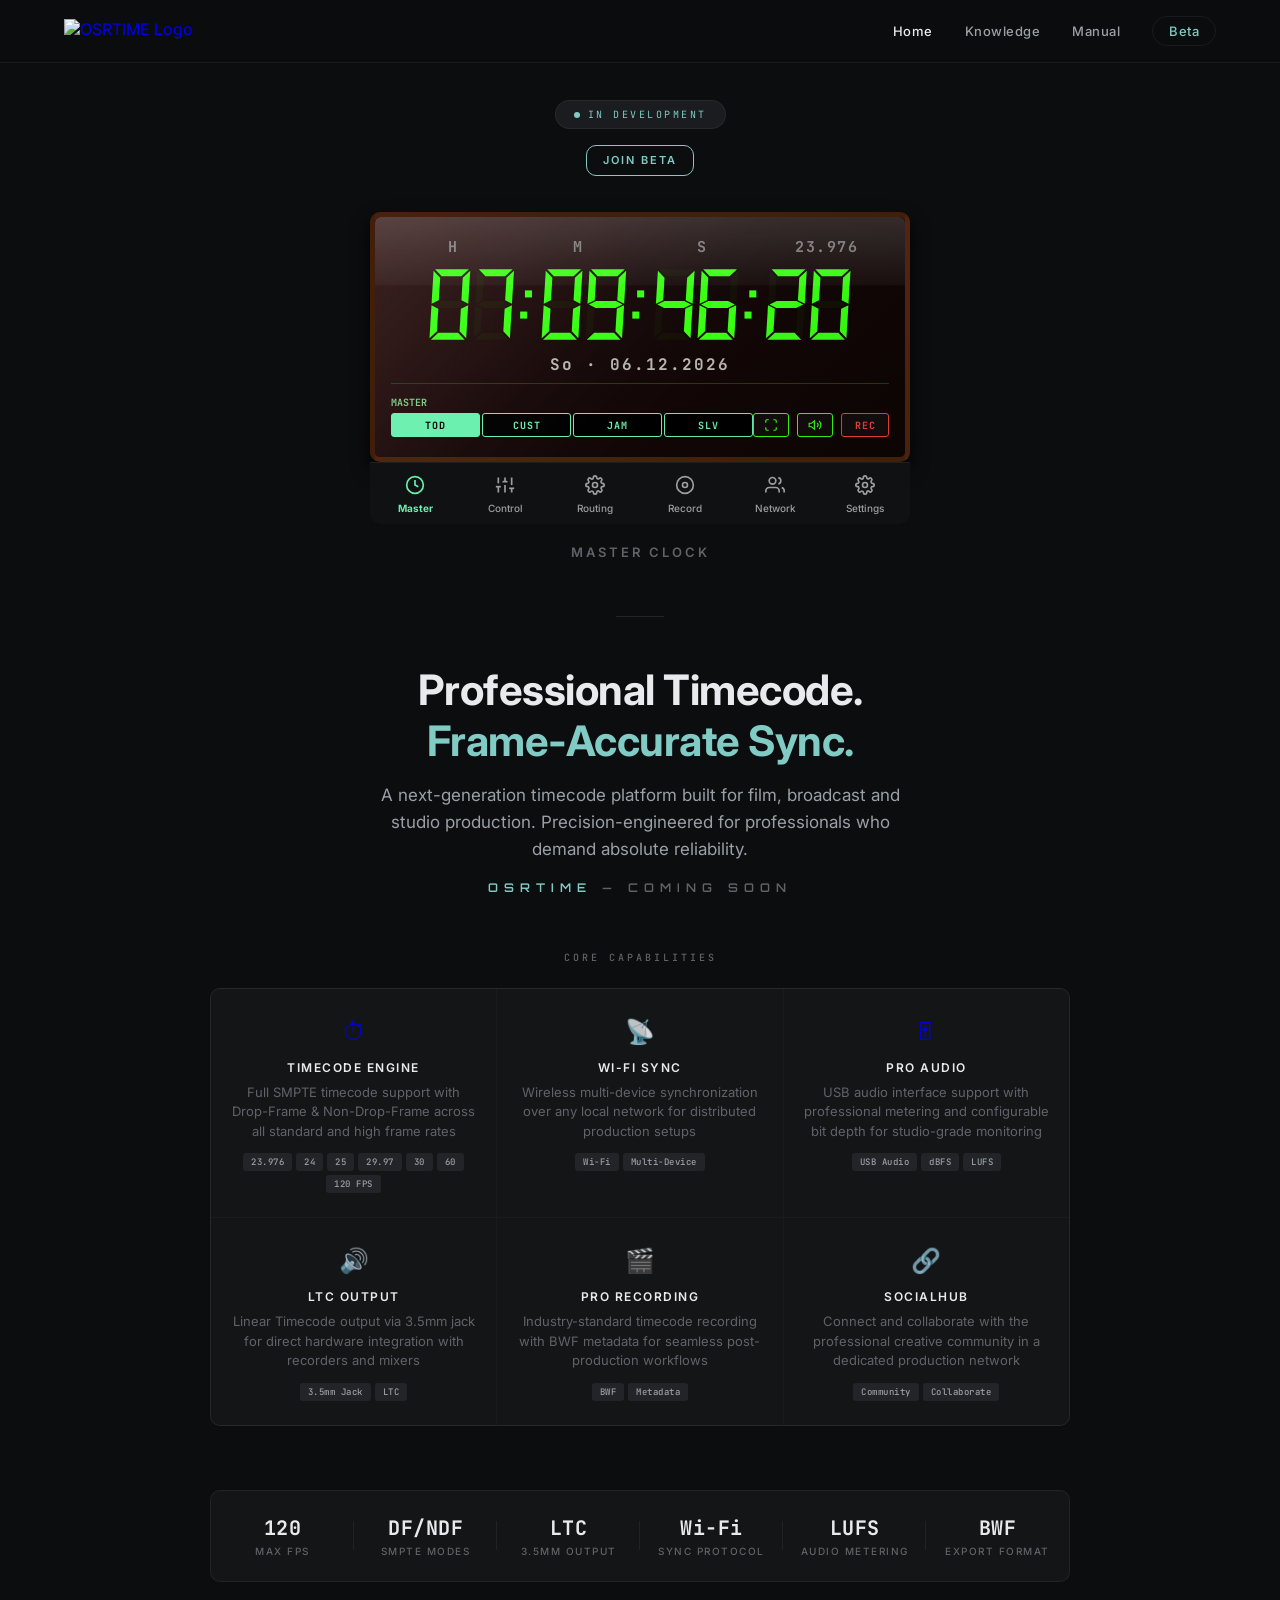
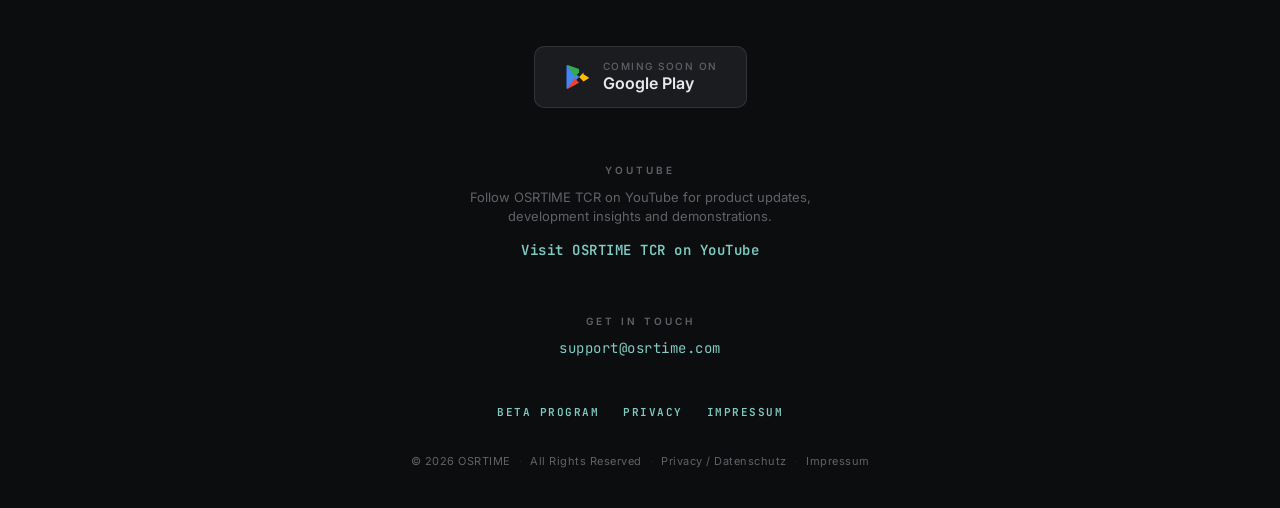
==== index.html @ d43bd81b "feat: launch knowledge center, manual and beta experience" ====
<!DOCTYPE html>
<html lang="de">
<head>
    <meta charset="UTF-8">
    <meta name="viewport" content="width=device-width, initial-scale=1.0">
    <title>OSRTIME – Professional Timecode & Synchronization</title>
    <meta name="description" content="OSRTIME – A next-generation timecode and synchronization platform for film, broadcast and studio professionals.">
    <meta name="theme-color" content="#111214">

    <link rel="icon" type="image/png" href="https://github.com/Clickybunty/assets/blob/main/osertime-logo-google-workspace.png?raw=true">
    
    <link rel="preconnect" href="https://fonts.googleapis.com">
    <link rel="preconnect" href="https://fonts.gstatic.com" crossorigin>
    <link href="https://fonts.googleapis.com/css2?family=Orbitron:wght@400;500;600;700;800;900&family=Inter:wght@300;400;500;600;700&family=JetBrains+Mono:wght@400;500;700&display=swap" rel="stylesheet">
    <style>
        /* ═══════════════════════════════════════════════════════
           OSRTIME – PROFESSIONAL STUDIO DESIGN
           ═══════════════════════════════════════════════════════ */

        *, *::before, *::after {
            margin: 0;
            padding: 0;
            box-sizing: border-box;
        }

        :root {
            /* ── Page Design System ── */
            --page-bg: #0C0D0F;
            --surface-1: #141517;
            --surface-2: #1A1C1F;
            --surface-3: #222428;
            --border-subtle: rgba(255, 255, 255, 0.06);
            --border-medium: rgba(255, 255, 255, 0.10);
            --text-primary: #E8EAED;
            --text-secondary: #9AA0A6;
            --text-muted: #5F6368;
            --accent-cool: #80CBC4;
            --accent-blue: #81D4FA;

            /* ── Master Clock Panel Colors (unchanged) ── */
            --neon-green: #39FF14;
            --neon-green-dim: rgba(57, 255, 20, 0.04);
            --neon-green-subtle: rgba(57, 255, 20, 0.02);
            --label-gray: #777777;
            --date-color: rgba(255, 255, 255, 0.7);
            --divider-green: #1B3F1B;
            --master-label: #81C784;
            --glass-top: #2E1010;
            --glass-mid: #140808;
            --glass-bottom: #0F0505;
            --rim-color: rgba(139, 69, 19, 0.4);
            --btn-bg: #140D0D;
            --nav-bg: #0F1113;
            --nav-selected: #69F0AE;
            --nav-unselected: #9E9E9E;
            --accent-red: #FF5252;
        }

        html {
            scroll-behavior: smooth;
        }

        body {
            background: var(--page-bg);
            color: var(--text-primary);
            font-family: 'Inter', system-ui, -apple-system, sans-serif;
            min-height: 100vh;
            overflow-x: hidden;
            -webkit-font-smoothing: antialiased;
            -moz-osx-font-smoothing: grayscale;
        }

        /* ── MAIN LAYOUT ── */
        .page-wrapper {
            display: flex;
            flex-direction: column;
            align-items: center;
            min-height: 100vh;
            padding: 48px 24px 40px;
            max-width: 960px;
            margin: 0 auto;
        }

        /* ── LOGO ── */
        .logo-container {
            margin-bottom: 20px;
            animation: fadeIn 0.8s ease-out 0.1s both;
        }
        .logo-container img {
            max-width: 180px;
            height: auto;
            opacity: 0.92;
            transition: opacity 0.3s ease;
        }
        .logo-container img:hover {
            opacity: 1;
        }

        /* ── STATUS BADGE ── */
        .status-badge {
            display: inline-flex;
            align-items: center;
            gap: 8px;
            background: var(--surface-2);
            border: 1px solid var(--border-subtle);
            border-radius: 100px;
            padding: 7px 18px;
            font-family: 'JetBrains Mono', monospace;
            font-size: 10px;
            letter-spacing: 2.5px;
            text-transform: uppercase;
            color: var(--accent-cool);
            margin-bottom: 36px;
            animation: fadeIn 0.8s ease-out 0.2s both;
        }
        .status-dot {
            width: 6px; height: 6px;
            background: var(--accent-cool);
            border-radius: 50%;
            animation: statusPulse 3s ease-in-out infinite;
        }
        @keyframes statusPulse {
            0%, 100% { opacity: 1; }
            50% { opacity: 0.35; }
        }

        /* ═══════════════════════════════════════════
           MASTER CLOCK PANEL (Unchanged – App Design)
           ═══════════════════════════════════════════ */
        .clock-panel {
            position: relative;
            width: 100%;
            max-width: 540px;
            background: linear-gradient(135deg, var(--glass-top) 0%, var(--glass-mid) 50%, var(--glass-bottom) 100%);
            border: 5px solid var(--rim-color);
            border-radius: 10px;
            padding: 0;
            margin-bottom: 0;
            overflow: hidden;
            animation: fadeSlideUp 0.9s ease-out 0.3s both;
            box-shadow:
                0 8px 18px rgba(0, 0, 0, 0.9),
                0 0 28px var(--neon-green-subtle);
        }

        /* ── Glass Reflection Overlay ── */
        .clock-panel::before {
            content: '';
            position: absolute;
            top: 0; left: 0; right: 0; bottom: 0;
            border-radius: 6px;
            background: linear-gradient(
                135deg,
                rgba(255, 255, 255, 0.08) 0%,
                rgba(255, 255, 255, 0.02) 40%,
                transparent 60%,
                rgba(0, 0, 0, 0.12) 100%
            );
            z-index: 3;
            pointer-events: none;
        }
        .clock-panel::after {
            content: '';
            position: absolute;
            top: 0; left: 0; right: 0; bottom: 0;
            border-radius: 6px;
            background: linear-gradient(
                to bottom,
                rgba(255, 255, 255, 0.15) 0%,
                rgba(255, 255, 255, 0.04) 28%,
                transparent 29%
            );
            z-index: 4;
            pointer-events: none;
        }

        /* ── Clock Inner Content ── */
        .clock-inner {
            position: relative;
            z-index: 2;
            padding: 20px 16px;
        }

        /* ── Row 1: Labels H M S F ── */
        .clock-labels {
            display: flex;
            align-items: center;
            justify-content: center;
            gap: 0;
            margin-bottom: 6px;
        }
        .clock-labels span {
            flex: 1;
            text-align: center;
            font-family: 'JetBrains Mono', monospace;
            font-size: 15px;
            font-weight: 700;
            letter-spacing: 1.5px;
            color: var(--label-gray);
        }

        /* ── Seven Segment Canvas ── */
        #master-clock-canvas {
            aspect-ratio: 6 / 1;
            display: block;
            width: 100%;
            max-width: 600px;
            height: auto;
            margin: 0 auto;
        }

        /* ── Date Line ── */
        .clock-date {
            text-align: center;
            font-family: 'JetBrains Mono', monospace;
            font-size: 16px;
            font-weight: 700;
            color: var(--date-color);
            letter-spacing: 2px;
            margin-top: 8px;
            margin-bottom: 8px;
        }

        /* ── Divider ── */
        .clock-divider {
            height: 1px;
            background: var(--divider-green);
            margin: 0 0 12px 0;
        }

        /* ── Clock Footer (MASTER + Buttons) ── */
        .clock-footer {
            display: flex;
            justify-content: space-between;
            align-items: flex-end;
        }
        .clock-footer-left { flex: 1; }

        .master-label {
            font-family: 'JetBrains Mono', monospace;
            font-size: 10px;
            font-weight: 700;
            color: var(--master-label);
            margin-bottom: 4px;
        }

        /* ── Source Selector Badges ── */
        .source-selectors { display: flex; gap: 2px; }
        .source-btn {
            flex: 1;
            height: 24px;
            display: flex;
            align-items: center;
            justify-content: center;
            background: #000;
            border: 1px solid var(--nav-selected);
            border-radius: 3px;
            font-family: 'JetBrains Mono', monospace;
            font-size: 10px;
            font-weight: 700;
            letter-spacing: 1px;
            color: var(--nav-selected);
            cursor: default;
        }
        .source-btn.active {
            background: var(--nav-selected);
            color: #000;
        }

        /* ── Action Buttons ── */
        .clock-actions { display: flex; gap: 8px; align-items: flex-end; }
        .action-btn {
            height: 24px; width: 36px;
            display: flex; align-items: center; justify-content: center;
            background: var(--btn-bg);
            border: 1px solid var(--neon-green);
            border-radius: 3px;
            cursor: default;
        }
        .action-btn svg {
            width: 14px; height: 14px;
            stroke: var(--neon-green); fill: none; stroke-width: 2;
        }
        .action-btn.rec-btn {
            width: 48px;
            border-color: #f44336;
            font-family: 'JetBrains Mono', monospace;
            font-size: 10px; font-weight: 700;
            color: #f44336; letter-spacing: 1px;
        }

        /* ── NAVIGATION BAR ── */
        .nav-bar {
            display: flex;
            justify-content: center;
            width: 100%;
            max-width: 540px;
            background: var(--nav-bg);
            border-top: 1px solid rgba(255, 255, 255, 0.06);
            border-radius: 0 0 10px 10px;
            padding: 8px 0 6px;
            margin-bottom: 0;
            animation: fadeSlideUp 0.9s ease-out 0.4s both;
        }
        .nav-item {
            flex: 1;
            display: flex;
            flex-direction: column;
            align-items: center;
            gap: 3px;
            padding: 4px 8px;
            cursor: default;
        }
        .nav-item .nav-icon svg {
            width: 20px; height: 20px;
            stroke: var(--nav-unselected); fill: none; stroke-width: 2;
        }
        .nav-item .nav-label {
            font-family: 'Inter', sans-serif;
            font-size: 10px; font-weight: 500;
            color: var(--nav-unselected);
        }
        .nav-item.active .nav-icon svg { stroke: var(--nav-selected); }
        .nav-item.active .nav-label {
            color: var(--nav-selected); font-weight: 700;
        }

        /* ═══════════════════════════════════════════
           PAGE CONTENT – PROFESSIONAL STUDIO DESIGN
           ═══════════════════════════════════════════ */

        /* ── Master Clock Title ── */
        .master-clock-title {
            font-family: 'Inter', sans-serif;
            font-size: 13px;
            font-weight: 600;
            letter-spacing: 3px;
            text-transform: uppercase;
            color: var(--text-muted);
            text-align: center;
            margin-top: 20px;
            margin-bottom: 56px;
            animation: fadeIn 0.8s ease-out 0.5s both;
        }

        /* ── Divider Line ── */
        .section-divider {
            width: 48px;
            height: 1px;
            background: var(--border-medium);
            margin: 0 auto 48px;
            animation: fadeIn 0.8s ease-out 0.6s both;
        }

        /* ── HEADLINE SECTION ── */
        .headline-section {
            text-align: center;
            margin-bottom: 16px;
            animation: fadeIn 0.8s ease-out 0.6s both;
        }
        .headline-main {
            font-family: 'Inter', sans-serif;
            font-size: clamp(26px, 4.5vw, 42px);
            font-weight: 700;
            letter-spacing: -0.5px;
            line-height: 1.2;
            color: var(--text-primary);
            margin-bottom: 16px;
        }
        .headline-main em {
            font-style: normal;
            color: var(--accent-cool);
        }
        .headline-sub {
            font-family: 'Inter', sans-serif;
            font-size: clamp(14px, 2vw, 17px);
            font-weight: 400;
            line-height: 1.6;
            color: var(--text-secondary);
            max-width: 520px;
            margin: 0 auto;
        }

        /* ── BRAND TAGLINE ── */
        .brand-tagline {
            text-align: center;
            margin-bottom: 56px;
            animation: fadeIn 0.8s ease-out 0.7s both;
        }
        .brand-tagline-text {
            font-family: 'Orbitron', sans-serif;
            font-size: 12px;
            font-weight: 600;
            letter-spacing: 6px;
            text-transform: uppercase;
            color: var(--text-muted);
        }
        .brand-tagline-text span {
            color: var(--accent-cool);
        }

        /* ── FEATURES GRID ── */
        .features-section {
            width: 100%;
            max-width: 860px;
            margin-bottom: 64px;
            animation: fadeIn 0.8s ease-out 0.8s both;
        }
        .features-label {
            font-family: 'JetBrains Mono', monospace;
            font-size: 10px;
            font-weight: 500;
            letter-spacing: 3px;
            text-transform: uppercase;
            color: var(--text-muted);
            text-align: center;
            margin-bottom: 24px;
        }
        .features-grid {
            display: grid;
            grid-template-columns: repeat(3, 1fr);
            gap: 1px;
            background: var(--border-subtle);
            border: 1px solid var(--border-subtle);
            border-radius: 10px;
            overflow: hidden;
        }
        .feature-card {
            display: block;
            text-decoration: none;
            background: var(--surface-1);
            padding: 28px 20px 24px;
            text-align: center;
            transition: all 0.3s ease;
        }
        .feature-card:hover, .feature-card:focus-visible {
            background: var(--surface-2);
            outline: none;
            box-shadow: inset 0 0 0 2px var(--nav-selected);
        }
        .feature-icon {
            font-size: 24px;
            margin-bottom: 14px;
            opacity: 0.85;
        }
        .feature-title {
            font-family: 'Inter', sans-serif;
            font-size: 12px;
            font-weight: 600;
            letter-spacing: 1.5px;
            text-transform: uppercase;
            color: var(--text-primary);
            margin-bottom: 8px;
        }
        .feature-desc {
            font-size: 13px;
            font-weight: 400;
            color: var(--text-muted);
            line-height: 1.5;
            margin-bottom: 12px;
        }
        .feature-tags {
            display: flex;
            flex-wrap: wrap;
            justify-content: center;
            gap: 4px;
        }
        .feature-tag {
            font-family: 'JetBrains Mono', monospace;
            font-size: 9px;
            font-weight: 500;
            letter-spacing: 0.5px;
            padding: 3px 8px;
            border-radius: 3px;
            background: var(--surface-3);
            color: var(--text-secondary);
        }

        /* ── PLAY STORE CTA ── */
        .cta-section {
            text-align: center;
            margin-bottom: 56px;
            animation: fadeIn 0.8s ease-out 0.95s both;
        }
        .cta-badge {
            display: inline-flex;
            align-items: center;
            gap: 12px;
            background: var(--surface-2);
            border: 1px solid var(--border-medium);
            border-radius: 10px;
            padding: 14px 28px;
            text-decoration: none;
            transition: all 0.3s ease;
        }
        .cta-badge:hover {
            background: var(--surface-3);
            border-color: var(--accent-cool);
        }
        .cta-badge-icon {
            width: 28px;
            height: 28px;
        }
        .cta-badge-text {
            text-align: left;
        }
        .cta-badge-label {
            font-family: 'Inter', sans-serif;
            font-size: 10px;
            font-weight: 500;
            letter-spacing: 1.5px;
            text-transform: uppercase;
            color: var(--text-muted);
            line-height: 1;
            margin-bottom: 3px;
        }
        .cta-badge-store {
            font-family: 'Inter', sans-serif;
            font-size: 16px;
            font-weight: 600;
            color: var(--text-primary);
            line-height: 1.2;
        }

        /* ── SPECS ROW ── */
        .specs-section {
            width: 100%;
            max-width: 860px;
            margin-bottom: 64px;
            animation: fadeIn 0.8s ease-out 0.9s both;
        }
        .specs-row {
            display: flex;
            justify-content: space-between;
            gap: 0;
            background: var(--surface-1);
            border: 1px solid var(--border-subtle);
            border-radius: 10px;
            padding: 24px 0;
        }
        .spec-item {
            flex: 1;
            text-align: center;
            position: relative;
        }
        .spec-item:not(:last-child)::after {
            content: '';
            position: absolute;
            right: 0;
            top: 15%;
            height: 70%;
            width: 1px;
            background: var(--border-subtle);
        }
        .spec-value {
            font-family: 'JetBrains Mono', monospace;
            font-size: 20px;
            font-weight: 700;
            color: var(--text-primary);
            letter-spacing: 0.5px;
            margin-bottom: 4px;
        }
        .spec-label {
            font-family: 'Inter', sans-serif;
            font-size: 10px;
            font-weight: 500;
            letter-spacing: 1.5px;
            text-transform: uppercase;
            color: var(--text-muted);
        }

        /* ── CONTACT ── */
        .contact-section {
            text-align: center;
            margin-bottom: 40px;
            animation: fadeIn 0.8s ease-out 1s both;
        }
        .contact-label {
            font-family: 'Inter', sans-serif;
            font-size: 10px;
            font-weight: 600;
            letter-spacing: 3px;
            text-transform: uppercase;
            color: var(--text-muted);
            margin-bottom: 10px;
        }
        .contact-link {
            font-family: 'JetBrains Mono', monospace;
            font-size: 14px;
            color: var(--accent-cool);
            text-decoration: none;
            letter-spacing: 0.5px;
            transition: color 0.25s ease;
            border-bottom: 1px solid transparent;
            padding-bottom: 2px;
        }
        .contact-link:hover {
            color: var(--accent-blue);
            border-bottom-color: var(--accent-blue);
        }

        /* ── FOOTER ── */
        .copyright {
            font-family: 'Inter', sans-serif;
            font-size: 11px;
            color: var(--text-muted);
            letter-spacing: 0.5px;
            animation: fadeIn 0.8s ease-out 1.1s both;
        }
        .footer-sep {
            margin: 0 8px;
            opacity: 0.3;
        }
        .impressum-link {
            color: var(--text-muted);
            text-decoration: none;
            transition: color 0.25s ease;
        }
        .impressum-link:hover {
            color: var(--text-secondary);
        }

        /* ── ANIMATIONS ── */
        @keyframes fadeIn {
            from { opacity: 0; transform: translateY(12px); }
            to { opacity: 1; transform: translateY(0); }
        }
        @keyframes fadeSlideUp {
            from { opacity: 0; transform: translateY(24px); }
            to { opacity: 1; transform: translateY(0); }
        }

        /* ── RESPONSIVE ── */
        @media (max-width: 768px) {
            .features-grid {
                grid-template-columns: repeat(2, 1fr);
            }
            .specs-row { flex-wrap: wrap; padding: 16px 0; }
            .spec-item { min-width: 33%; padding: 8px 0; }
            .spec-item::after { display: none; }
            .spec-value { font-size: 16px; }
        }
        @media (max-width: 600px) {
            .page-wrapper { padding: 100px 16px 32px; }
            .clock-labels span { font-size: 12px; }
            .source-btn { font-size: 8px; height: 22px; }
            .clock-actions { gap: 4px; }
            .action-btn { width: 32px; height: 22px; }
            .action-btn.rec-btn { width: 42px; }
            .nav-item .nav-label { font-size: 9px; }
        }
        @media (max-width: 480px) {
            .features-grid { grid-template-columns: 1fr; }
            .clock-inner { padding: 12px 10px; }
            .specs-row { gap: 16px; }
        }
    </style>
    <link rel="stylesheet" href="assets/css/global-header.css">
</head>
<body>

    <header class="global-header">
        <div class="global-header-inner">
            <a href="./" class="global-logo">
                <img src="https://raw.githubusercontent.com/Clickybunty/assets/main/osertimeDotcom.png" alt="OSRTIME Logo">
            </a>
            <nav class="global-nav">
                <a href="./" class="global-nav-link active">Home</a>
                <a href="knowledge/" class="global-nav-link">Knowledge</a>
                <a href="manual/" class="global-nav-link">Manual</a>
                <a href="beta/" class="global-nav-link beta-link">Beta</a>
            </nav>
            <button class="mobile-menu-btn" aria-label="Open menu">
                <svg viewBox="0 0 24 24" width="24" height="24" stroke="currentColor" stroke-width="2" stroke-linecap="round" stroke-linejoin="round" fill="none"><line x1="3" y1="12" x2="21" y2="12"></line><line x1="3" y1="6" x2="21" y2="6"></line><line x1="3" y1="18" x2="21" y2="18"></line></svg>
            </button>
        </div>
        <div class="mobile-nav">
            <a href="./" class="global-nav-link active">Home</a>
            <a href="knowledge/" class="global-nav-link">Knowledge</a>
            <a href="manual/" class="global-nav-link">Manual</a>
            <a href="beta/" class="global-nav-link beta-link">Beta</a>
        </div>
    </header>

    <div class="page-wrapper" style="padding-top: 100px;">

        <!-- Status Badge -->
        <div class="status-badge" id="status-badge" style="margin-bottom: 16px;">
            <div class="status-dot"></div>
            IN DEVELOPMENT
        </div>

        <div style="margin-bottom: 36px; animation: fadeIn 0.8s ease-out 0.25s both;">
            <a href="/beta" class="cta-badge" style="padding: 8px 16px; border-color: var(--accent-cool); background: transparent;">
                <span class="cta-badge-store" style="font-size: 11px; color: var(--accent-cool); text-transform: uppercase; letter-spacing: 2px;">Join Beta</span>
            </a>
        </div>

        <!-- ═══ MASTER CLOCK PANEL ═══ -->
        <div class="clock-panel" id="clock-panel">
            <div class="clock-inner">
                <div class="clock-labels">
                    <span>H</span>
                    <span>M</span>
                    <span>S</span>
                    <span id="fps-label">23.976</span>
                </div>
                <canvas id="master-clock-canvas" width="520" height="100"></canvas>
                <div class="clock-date" id="clock-date"></div>
                <div class="clock-divider"></div>
                <div class="clock-footer">
                    <div class="clock-footer-left">
                        <div class="master-label">MASTER</div>
                        <div class="source-selectors">
                            <div class="source-btn active" id="src-tod">TOD</div>
                            <div class="source-btn" id="src-cust">CUST</div>
                            <div class="source-btn" id="src-jam">JAM</div>
                            <div class="source-btn" id="src-slv">SLV</div>
                        </div>
                    </div>
                    <div class="clock-actions">
                        <div class="action-btn" id="btn-fullscreen">
                            <svg viewBox="0 0 24 24"><path d="M8 3H5a2 2 0 0 0-2 2v3M21 8V5a2 2 0 0 0-2-2h-3M3 16v3a2 2 0 0 0 2 2h3M16 21h3a2 2 0 0 0 2-2v-3"/></svg>
                        </div>
                        <div class="action-btn" id="btn-mute">
                            <svg viewBox="0 0 24 24"><polygon points="11 5 6 9 2 9 2 15 6 15 11 19 11 5"/><path d="M19.07 4.93a10 10 0 0 1 0 14.14M15.54 8.46a5 5 0 0 1 0 7.07"/></svg>
                        </div>
                        <div class="action-btn rec-btn" id="btn-rec">REC</div>
                    </div>
                </div>
            </div>
        </div>

        <!-- Navigation Bar -->
        <div class="nav-bar" id="nav-bar">
            <div class="nav-item active">
                <span class="nav-icon"><svg viewBox="0 0 24 24"><circle cx="12" cy="12" r="10"/><polyline points="12 6 12 12 16 14"/></svg></span>
                <span class="nav-label">Master</span>
            </div>
            <div class="nav-item">
                <span class="nav-icon"><svg viewBox="0 0 24 24"><line x1="4" y1="21" x2="4" y2="14"/><line x1="4" y1="10" x2="4" y2="3"/><line x1="12" y1="21" x2="12" y2="12"/><line x1="12" y1="8" x2="12" y2="3"/><line x1="20" y1="21" x2="20" y2="16"/><line x1="20" y1="12" x2="20" y2="3"/><line x1="1" y1="14" x2="7" y2="14"/><line x1="9" y1="8" x2="15" y2="8"/><line x1="17" y1="16" x2="23" y2="16"/></svg></span>
                <span class="nav-label">Control</span>
            </div>
            <div class="nav-item">
                <span class="nav-icon"><svg viewBox="0 0 24 24"><circle cx="12" cy="12" r="3"/><path d="M19.4 15a1.65 1.65 0 0 0 .33 1.82l.06.06a2 2 0 0 1-2.83 2.83l-.06-.06a1.65 1.65 0 0 0-1.82-.33 1.65 1.65 0 0 0-1 1.51V21a2 2 0 0 1-4 0v-.09A1.65 1.65 0 0 0 9 19.4a1.65 1.65 0 0 0-1.82.33l-.06.06a2 2 0 0 1-2.83-2.83l.06-.06A1.65 1.65 0 0 0 4.68 15a1.65 1.65 0 0 0-1.51-1H3a2 2 0 0 1 0-4h.09A1.65 1.65 0 0 0 4.6 9a1.65 1.65 0 0 0-.33-1.82l-.06-.06a2 2 0 0 1 2.83-2.83l.06.06A1.65 1.65 0 0 0 9 4.68a1.65 1.65 0 0 0 1-1.51V3a2 2 0 0 1 4 0v.09a1.65 1.65 0 0 0 1 1.51 1.65 1.65 0 0 0 1.82-.33l.06-.06a2 2 0 0 1 2.83 2.83l-.06.06A1.65 1.65 0 0 0 19.4 9a1.65 1.65 0 0 0 1.51 1H21a2 2 0 0 1 0 4h-.09a1.65 1.65 0 0 0-1.51 1z"/></svg></span>
                <span class="nav-label">Routing</span>
            </div>
            <div class="nav-item">
                <span class="nav-icon"><svg viewBox="0 0 24 24"><circle cx="12" cy="12" r="10"/><circle cx="12" cy="12" r="3"/></svg></span>
                <span class="nav-label">Record</span>
            </div>
            <div class="nav-item">
                <span class="nav-icon"><svg viewBox="0 0 24 24"><path d="M17 21v-2a4 4 0 0 0-4-4H5a4 4 0 0 0-4 4v2"/><circle cx="9" cy="7" r="4"/><path d="M23 21v-2a4 4 0 0 0-3-3.87"/><path d="M16 3.13a4 4 0 0 1 0 7.75"/></svg></span>
                <span class="nav-label">Network</span>
            </div>
            <div class="nav-item">
                <span class="nav-icon"><svg viewBox="0 0 24 24"><circle cx="12" cy="12" r="3"/><path d="M19.4 15a1.65 1.65 0 0 0 .33 1.82l.06.06a2 2 0 0 1-2.83 2.83l-.06-.06a1.65 1.65 0 0 0-1.82-.33 1.65 1.65 0 0 0-1 1.51V21a2 2 0 0 1-4 0v-.09A1.65 1.65 0 0 0 9 19.4a1.65 1.65 0 0 0-1.82.33l-.06.06a2 2 0 0 1-2.83-2.83l.06-.06A1.65 1.65 0 0 0 4.68 15a1.65 1.65 0 0 0-1.51-1H3a2 2 0 0 1 0-4h.09A1.65 1.65 0 0 0 4.6 9a1.65 1.65 0 0 0-.33-1.82l-.06-.06a2 2 0 0 1 2.83-2.83l.06.06A1.65 1.65 0 0 0 9 4.68a1.65 1.65 0 0 0 1-1.51V3a2 2 0 0 1 4 0v.09a1.65 1.65 0 0 0 1 1.51 1.65 1.65 0 0 0 1.82-.33l.06-.06a2 2 0 0 1 2.83 2.83l-.06.06A1.65 1.65 0 0 0 19.4 9a1.65 1.65 0 0 0 1.51 1H21a2 2 0 0 1 0 4h-.09a1.65 1.65 0 0 0-1.51 1z"/></svg></span>
                <span class="nav-label">Settings</span>
            </div>
        </div>

        <!-- Master Clock Title -->
        <div class="master-clock-title">Master Clock</div>

        <!-- Section Divider -->
        <div class="section-divider"></div>

        <!-- Headline -->
        <div class="headline-section">
            <h1 class="headline-main">
                Professional Timecode.<br><em>Frame-Accurate Sync.</em>
            </h1>
            <p class="headline-sub">
                A next-generation timecode platform built for film, broadcast and studio production. Precision-engineered for professionals who demand absolute reliability.
            </p>
        </div>

        <!-- Brand Tagline -->
        <div class="brand-tagline">
            <div class="brand-tagline-text">
                <span>OSRTIME</span> &mdash; Coming Soon
            </div>
        </div>

        <!-- Features Grid -->
        <div class="features-section">
            <div class="features-label">Core Capabilities</div>
            <div class="features-grid" id="features-grid">
                <a href="knowledge/" class="feature-card">
                    <div class="feature-icon">⏱</div>
                    <div class="feature-title">Timecode Engine</div>
                    <div class="feature-desc">Full SMPTE timecode support with Drop-Frame &amp; Non-Drop-Frame across all standard and high frame rates</div>
                    <div class="feature-tags">
                        <span class="feature-tag">23.976</span>
                        <span class="feature-tag">24</span>
                        <span class="feature-tag">25</span>
                        <span class="feature-tag">29.97</span>
                        <span class="feature-tag">30</span>
                        <span class="feature-tag">60</span>
                        <span class="feature-tag">120 FPS</span>
                    </div>
                </a>
                <a href="manual/#network-sync" class="feature-card">
                    <div class="feature-icon">📡</div>
                    <div class="feature-title">Wi-Fi Sync</div>
                    <div class="feature-desc">Wireless multi-device synchronization over any local network for distributed production setups</div>
                    <div class="feature-tags">
                        <span class="feature-tag">Wi-Fi</span>
                        <span class="feature-tag">Multi-Device</span>
                    </div>
                </a>
                <a href="manual/#routing" class="feature-card">
                    <div class="feature-icon">🎚</div>
                    <div class="feature-title">Pro Audio</div>
                    <div class="feature-desc">USB audio interface support with professional metering and configurable bit depth for studio-grade monitoring</div>
                    <div class="feature-tags">
                        <span class="feature-tag">USB Audio</span>
                        <span class="feature-tag">dBFS</span>
                        <span class="feature-tag">LUFS</span>
                    </div>
                </a>
                <a href="manual/#ltc" class="feature-card">
                    <div class="feature-icon">🔊</div>
                    <div class="feature-title">LTC Output</div>
                    <div class="feature-desc">Linear Timecode output via 3.5mm jack for direct hardware integration with recorders and mixers</div>
                    <div class="feature-tags">
                        <span class="feature-tag">3.5mm Jack</span>
                        <span class="feature-tag">LTC</span>
                    </div>
                </a>
                <a href="manual/#recording" class="feature-card">
                    <div class="feature-icon">🎬</div>
                    <div class="feature-title">Pro Recording</div>
                    <div class="feature-desc">Industry-standard timecode recording with BWF metadata for seamless post-production workflows</div>
                    <div class="feature-tags">
                        <span class="feature-tag">BWF</span>
                        <span class="feature-tag">Metadata</span>
                    </div>
                </a>
                <div class="feature-card">
                    <div class="feature-icon">🔗</div>
                    <div class="feature-title">SocialHub</div>
                    <div class="feature-desc">Connect and collaborate with the professional creative community in a dedicated production network</div>
                    <div class="feature-tags">
                        <span class="feature-tag">Community</span>
                        <span class="feature-tag">Collaborate</span>
                    </div>
                </div>
            </div>
        </div>

        <!-- Specs Row -->
        <div class="specs-section">
            <div class="specs-row">
                <div class="spec-item">
                    <div class="spec-value">120</div>
                    <div class="spec-label">Max FPS</div>
                </div>
                <div class="spec-item">
                    <div class="spec-value">DF/NDF</div>
                    <div class="spec-label">SMPTE Modes</div>
                </div>
                <div class="spec-item">
                    <div class="spec-value">LTC</div>
                    <div class="spec-label">3.5mm Output</div>
                </div>
                <div class="spec-item">
                    <div class="spec-value">Wi-Fi</div>
                    <div class="spec-label">Sync Protocol</div>
                </div>
                <div class="spec-item">
                    <div class="spec-value">LUFS</div>
                    <div class="spec-label">Audio Metering</div>
                </div>
                <div class="spec-item">
                    <div class="spec-value">BWF</div>
                    <div class="spec-label">Export Format</div>
                </div>
            </div>
        </div>

        <!-- Google Play Store CTA -->
        <div class="cta-section">
            <div class="cta-badge">
                <svg class="cta-badge-icon" viewBox="0 0 24 24" fill="none">
                    <path d="M3.609 1.814L13.792 12 3.61 22.186a.996.996 0 0 1-.61-.92V2.734a1 1 0 0 1 .609-.92z" fill="#4285F4"/>
                    <path d="M17.556 8.236l-3.764 3.764 3.764 3.764 4.243-2.404c.48-.272.48-.936 0-1.208l-4.243-2.404-.466.488h.466z" fill="#FBBC04"/>
                    <path d="M3.609 22.186a.996.996 0 0 0 .391.194l9.792-5.556-3.764-3.764L3.61 22.186z" fill="#EA4335"/>
                    <path d="M13.792 5.176L4 1.62a.996.996 0 0 0-.391.194L10.028 12l3.764-3.764v-3.06z" fill="#34A853"/>
                </svg>
                <div class="cta-badge-text">
                    <div class="cta-badge-label">Coming Soon on</div>
                    <div class="cta-badge-store">Google Play</div>
                </div>
            </div>
        </div>

        <!-- YouTube -->
        <div class="contact-section" style="margin-bottom: 56px;">
            <div class="contact-label" style="margin-bottom: 12px;">YouTube</div>
            <p style="font-size: 13px; color: var(--text-muted); max-width: 400px; margin: 0 auto 12px; line-height: 1.5;">Follow OSRTIME TCR on YouTube for product updates, development insights and demonstrations.</p>
            <a href="https://www.youtube.com/@OSRTIME-TCR" target="_blank" rel="noopener noreferrer" class="contact-link" style="font-weight: 600;">Visit OSRTIME TCR on YouTube</a>
        </div>

        <!-- Contact -->
        <div class="contact-section" style="margin-bottom: 48px;">
            <div class="contact-label">Get In Touch</div>
            <a href="mailto:support@osrtime.com" class="contact-link" id="contact-link">support@osrtime.com</a>
        </div>

        <!-- Secondary Navigation -->
        <div style="display: flex; gap: 24px; justify-content: center; flex-wrap: wrap; margin-bottom: 32px; animation: fadeIn 0.8s ease-out 1.05s both;">
            <a href="/beta/" class="contact-link" style="font-size: 11px; text-transform: uppercase; letter-spacing: 1.5px; font-weight: 600; text-decoration: none;">Beta Program</a>
            <a href="/privacy/" class="contact-link" style="font-size: 11px; text-transform: uppercase; letter-spacing: 1.5px; font-weight: 600; text-decoration: none;">Privacy</a>
            <a href="https://mein.online-impressum.de/hardwarestream/" target="_blank" rel="noopener noreferrer" class="contact-link" style="font-size: 11px; text-transform: uppercase; letter-spacing: 1.5px; font-weight: 600; text-decoration: none;">Impressum</a>
        </div>

        <!-- Footer -->
        <div class="copyright">
            © 2026 OSRTIME<span class="footer-sep">·</span>All Rights Reserved<span class="footer-sep">·</span><a href="/privacy/" class="impressum-link">Privacy / Datenschutz</a><span class="footer-sep">·</span><a href="https://mein.online-impressum.de/hardwarestream/" target="_blank" rel="noopener noreferrer" class="impressum-link" id="impressum-link">Impressum</a>
        </div>

    </div>

    <!-- ═══════════════════════════════════════════
         JAVASCRIPT ENGINE
         ═══════════════════════════════════════════ -->
    <script>
    (function() {
        'use strict';

        /* ════════════════════════════════════════════════════
           SEVEN-SEGMENT DISPLAY RENDERER
           ════════════════════════════════════════════════════ */
        const clockCanvas = document.getElementById('master-clock-canvas');
        const ctx = clockCanvas.getContext('2d');

        const ACTIVE_COLOR = '#39FF14';
        const INACTIVE_COLOR = 'rgba(57, 255, 20, 0.04)';

        const SEGMENTS = {
            '0': [1,1,1,1,1,1,0],
            '1': [0,1,1,0,0,0,0],
            '2': [1,1,0,1,1,0,1],
            '3': [1,1,1,1,0,0,1],
            '4': [0,1,1,0,0,1,1],
            '5': [1,0,1,1,0,1,1],
            '6': [1,0,1,1,1,1,1],
            '7': [1,1,1,0,0,0,0],
            '8': [1,1,1,1,1,1,1],
            '9': [1,1,1,1,0,1,1],
            '-': [0,0,0,0,0,0,1],
        };

        // Display metrics
        function getMetrics(height) {
            return {
                digitWidth: height * 0.52,
                digitSpacing: height * 0.10,
                colonWidth: height * 0.25,
                thickness: height * 0.1,
                slant: height * 0.06,
            };
        }

        function requiredWidth(text, height) {
            const m = getMetrics(height);
            let w = 0;
            for (let i = 0; i < text.length; i++) {
                if (text[i] === ':' || text[i] === ';') {
                    w += m.colonWidth + m.digitSpacing;
                } else {
                    w += m.digitWidth + m.digitSpacing;
                }
            }
            return w > 0 ? w - m.digitSpacing + m.slant : 0;
        }

        function slantOffset(y, height, slant) {
            return slant * (1 - (y / height));
        }

        function drawSegmentPolygon(points, active, x, height, slant) {
            ctx.fillStyle = active ? ACTIVE_COLOR : INACTIVE_COLOR;
            ctx.beginPath();
            const p0 = points[0];
            ctx.moveTo(x + p0[0] + slantOffset(p0[1], height, slant), p0[1]);
            for (let i = 1; i < points.length; i++) {
                const p = points[i];
                ctx.lineTo(x + p[0] + slantOffset(p[1], height, slant), p[1]);
            }
            ctx.closePath();
            ctx.fill();
        }

        function drawDigit(x, h, m, segments) {
            const w = m.digitWidth;
            const t = m.thickness;
            const gap = t * 0.2;
            const sl = m.slant;

            drawSegmentPolygon([
                [gap, 0], [w - gap, 0], [w - t - gap, t], [t + gap, t]
            ], segments[0], x, h, sl);

            drawSegmentPolygon([
                [w, gap], [w, h/2 - gap/2], [w - t, h/2 - gap/2 - t/2], [w - t, t + gap]
            ], segments[1], x, h, sl);

            drawSegmentPolygon([
                [w, h/2 + gap/2], [w, h - gap], [w - t, h - t - gap], [w - t, h/2 + gap/2 + t/2]
            ], segments[2], x, h, sl);

            drawSegmentPolygon([
                [gap, h], [w - gap, h], [w - t - gap, h - t], [t + gap, h - t]
            ], segments[3], x, h, sl);

            drawSegmentPolygon([
                [0, h/2 + gap/2], [0, h - gap], [t, h - t - gap], [t, h/2 + gap/2 + t/2]
            ], segments[4], x, h, sl);

            drawSegmentPolygon([
                [0, gap], [0, h/2 - gap/2], [t, h/2 - gap/2 - t/2], [t, t + gap]
            ], segments[5], x, h, sl);

            drawSegmentPolygon([
                [gap, h/2],
                [t + gap, h/2 - t/2],
                [w - t - gap, h/2 - t/2],
                [w - gap, h/2],
                [w - t - gap, h/2 + t/2],
                [t + gap, h/2 + t/2]
            ], segments[6], x, h, sl);
        }

        function drawColon(x, h, m) {
            const dotSize = m.thickness;
            const centerX = x + m.colonWidth / 2;
            const sl = m.slant;

            ctx.fillStyle = ACTIVE_COLOR;

            const topY = h * 0.35;
            const topSl = slantOffset(topY, h, sl);
            ctx.fillRect(
                centerX - dotSize/2 + topSl,
                topY - dotSize/2,
                dotSize,
                dotSize
            );

            const botY = h * 0.65;
            const botSl = slantOffset(botY, h, sl);
            ctx.fillRect(
                centerX - dotSize/2 - h * 0.05 + botSl,
                botY - dotSize/2,
                dotSize,
                dotSize
            );
        }

        function scaleCanvas() {
            const rect = clockCanvas.getBoundingClientRect();
            const dpr = window.devicePixelRatio || 1;
            clockCanvas.width = rect.width * dpr;
            clockCanvas.height = rect.height * dpr;
            ctx.scale(dpr, dpr);
            return rect;
        }

        function renderClock() {
            const rect = scaleCanvas();
            const displayW = rect.width;
            const displayH = rect.height;

            ctx.clearRect(0, 0, displayW, displayH);

            const now = new Date();
            const hh = String(now.getHours()).padStart(2, '0');
            const mm = String(now.getMinutes()).padStart(2, '0');
            const ss = String(now.getSeconds()).padStart(2, '0');
            const totalFrames = Math.floor((now.getTime() % 1000) / (1000 / 23.976));
            const ff = String(Math.min(totalFrames, 23)).padStart(2, '0');

            const tcText = `${hh}:${mm}:${ss}:${ff}`;

            const digitHeight = displayH * 0.85;
            const m = getMetrics(digitHeight);
            const totalW = requiredWidth(tcText, digitHeight);
            const yOffset = (displayH - digitHeight) / 2;

            let cx = (displayW - totalW) / 2;
            if (cx < 0) cx = 0;

            ctx.save();
            ctx.translate(0, yOffset);

            for (let i = 0; i < tcText.length; i++) {
                const char = tcText[i];
                if (char === ':') {
                    drawColon(cx, digitHeight, m);
                    cx += m.colonWidth + m.digitSpacing;
                } else {
                    const segs = SEGMENTS[char] || SEGMENTS['0'];
                    drawDigit(cx, digitHeight, m, segs);
                    cx += m.digitWidth + m.digitSpacing;
                }
            }

            ctx.restore();
            requestAnimationFrame(renderClock);
        }
        renderClock();

        /* ════════════════════════════════════
           DATE DISPLAY
           ════════════════════════════════════ */
        const dateEl = document.getElementById('clock-date');
        const dayNames = ['Mo', 'Di', 'Mi', 'Do', 'Fr', 'Sa', 'So'];

        function updateDate() {
            const now = new Date();
            const dayIdx = now.getDay();
            const adjustedIdx = dayIdx === 0 ? 6 : dayIdx - 1;
            const day = dayNames[adjustedIdx];
            const dd = String(now.getDate()).padStart(2, '0');
            const mo = String(now.getMonth() + 1).padStart(2, '0');
            const yyyy = now.getFullYear();
            dateEl.textContent = `${day} · ${dd}.${mo}.${yyyy}`;
        }
        updateDate();
        setInterval(updateDate, 1000);

        /* ════════════════════════════════════
           WINDOW RESIZE HANDLER
           ════════════════════════════════════ */
        let resizeTimeout;
        window.addEventListener('resize', () => {
            clearTimeout(resizeTimeout);
            resizeTimeout = setTimeout(() => {
                scaleCanvas();
            }, 100);
        });

    })();
    </script>
    <script src="assets/js/global-header.js"></script>
</body>
</html>
---- assets/css/global-header.css ----
/* ═══════════════════════════════════════════════════════
   GLOBAL OSRTIME HEADER & NAVIGATION
   ═══════════════════════════════════════════════════════ */

.global-header {
    width: 100%;
    position: fixed;
    top: 0;
    left: 0;
    z-index: 9999;
    display: flex;
    justify-content: center;
    border-bottom: 1px solid var(--border-subtle);
    background: rgba(12, 13, 15, 0.85);
    backdrop-filter: blur(12px);
    -webkit-backdrop-filter: blur(12px);
}
.global-header-inner {
    width: 100%;
    max-width: 1200px;
    display: flex;
    align-items: center;
    justify-content: space-between;
    padding: 16px 24px;
}
.global-logo {
    display: flex;
    align-items: center;
    text-decoration: none;
}
.global-logo img {
    height: 24px;
    width: auto;
    display: block;
}
.global-nav {
    display: flex;
    align-items: center;
    gap: 32px;
}
.global-nav-link {
    font-family: 'Inter', system-ui, sans-serif;
    font-size: 13px;
    font-weight: 500;
    letter-spacing: 0.5px;
    color: var(--text-secondary);
    text-decoration: none;
    transition: all 0.2s ease;
}
.global-nav-link:hover, .global-nav-link.active {
    color: var(--text-primary);
}
.global-nav-link.beta-link {
    color: var(--accent-cool);
    border: 1px solid var(--border-subtle);
    padding: 6px 16px;
    border-radius: 100px;
}
.global-nav-link.beta-link:hover {
    background: rgba(128, 203, 196, 0.1);
    border-color: var(--accent-cool);
}
.mobile-menu-btn {
    display: none;
    background: none;
    border: none;
    color: var(--text-secondary);
    cursor: pointer;
    padding: 4px;
}
.mobile-nav {
    display: none;
}
@media (max-width: 768px) {
    .global-nav {
        display: none;
    }
    .mobile-menu-btn {
        display: flex;
        align-items: center;
        justify-content: center;
    }
    .global-header.menu-open .mobile-nav {
        display: flex;
        flex-direction: column;
        position: absolute;
        top: 100%;
        left: 0;
        width: 100%;
        background: var(--surface-1);
        border-bottom: 1px solid var(--border-subtle);
        padding: 16px 24px;
        gap: 24px;
        box-shadow: 0 10px 30px rgba(0,0,0,0.5);
    }
}
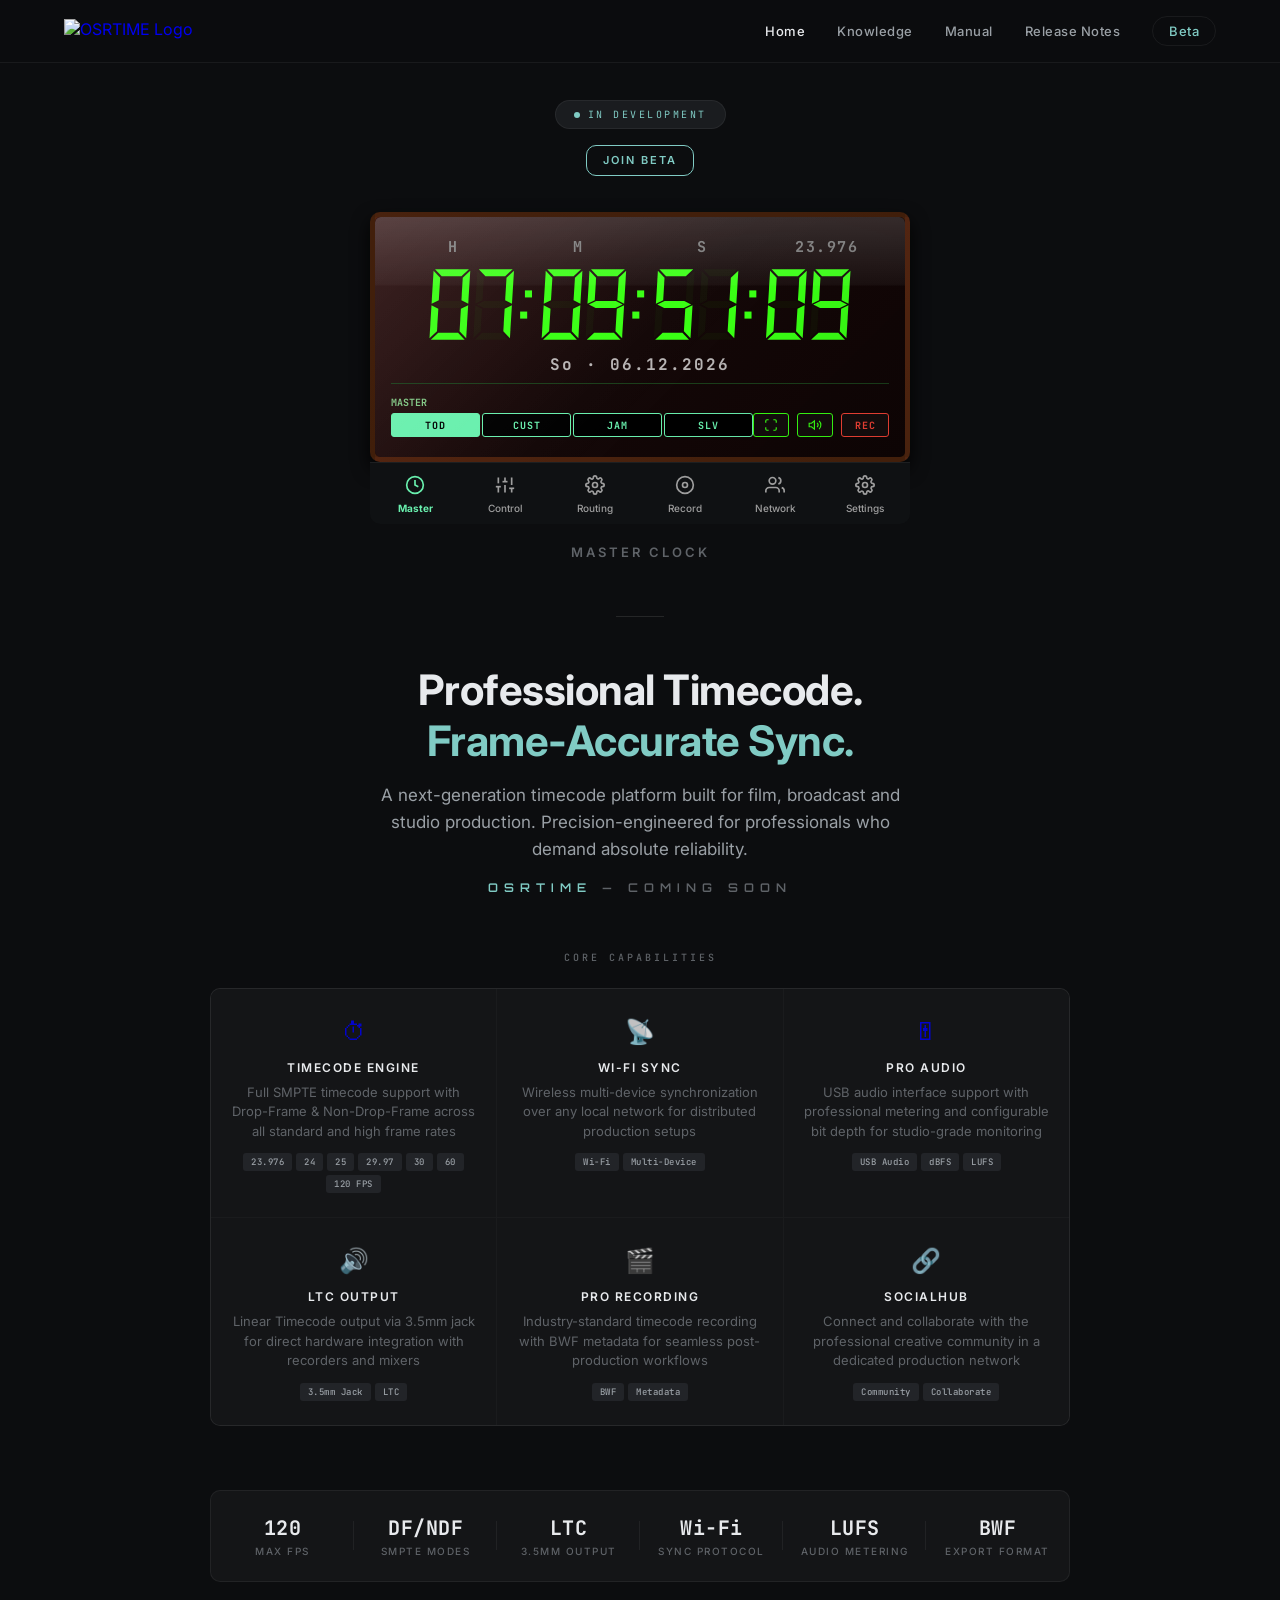
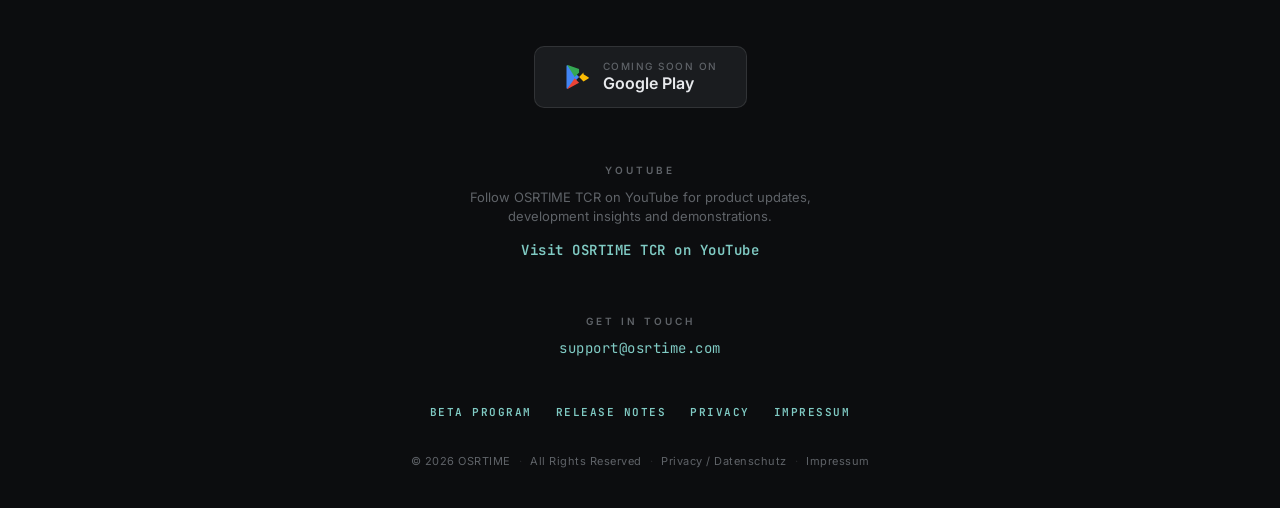
==== commit 82bb11de: "docs: add public release notes and changelog page" ====
--- a/index.html
+++ b/index.html
@@ -668,6 +668,7 @@
                 <a href="./" class="global-nav-link active">Home</a>
                 <a href="knowledge/" class="global-nav-link">Knowledge</a>
                 <a href="manual/" class="global-nav-link">Manual</a>
+                <a href="release-notes/" class="global-nav-link">Release Notes</a>
                 <a href="beta/" class="global-nav-link beta-link">Beta</a>
             </nav>
             <button class="mobile-menu-btn" aria-label="Open menu">
@@ -678,6 +679,7 @@
             <a href="./" class="global-nav-link active">Home</a>
             <a href="knowledge/" class="global-nav-link">Knowledge</a>
             <a href="manual/" class="global-nav-link">Manual</a>
+            <a href="release-notes/" class="global-nav-link">Release Notes</a>
             <a href="beta/" class="global-nav-link beta-link">Beta</a>
         </div>
     </header>
@@ -911,6 +913,7 @@
         <!-- Secondary Navigation -->
         <div style="display: flex; gap: 24px; justify-content: center; flex-wrap: wrap; margin-bottom: 32px; animation: fadeIn 0.8s ease-out 1.05s both;">
             <a href="/beta/" class="contact-link" style="font-size: 11px; text-transform: uppercase; letter-spacing: 1.5px; font-weight: 600; text-decoration: none;">Beta Program</a>
+            <a href="/release-notes/" class="contact-link" style="font-size: 11px; text-transform: uppercase; letter-spacing: 1.5px; font-weight: 600; text-decoration: none;">Release Notes</a>
             <a href="/privacy/" class="contact-link" style="font-size: 11px; text-transform: uppercase; letter-spacing: 1.5px; font-weight: 600; text-decoration: none;">Privacy</a>
             <a href="https://mein.online-impressum.de/hardwarestream/" target="_blank" rel="noopener noreferrer" class="contact-link" style="font-size: 11px; text-transform: uppercase; letter-spacing: 1.5px; font-weight: 600; text-decoration: none;">Impressum</a>
         </div>
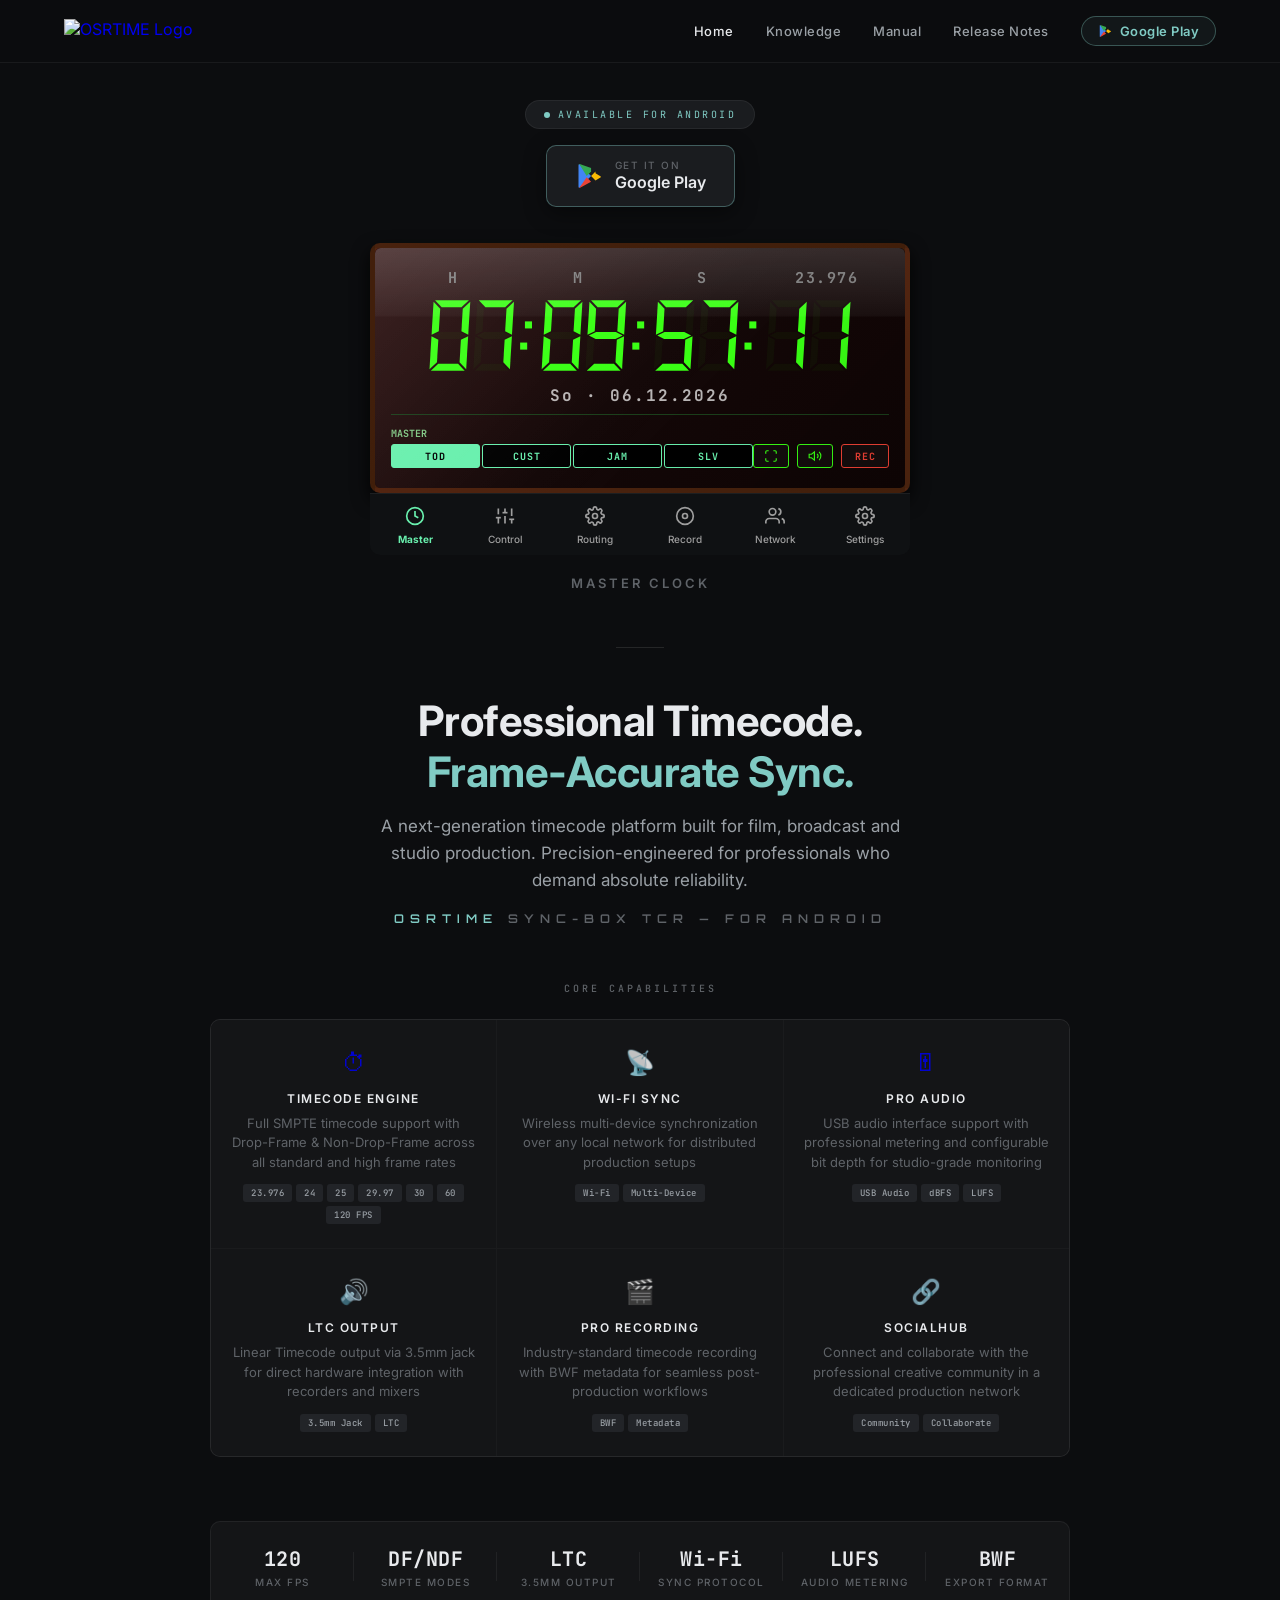
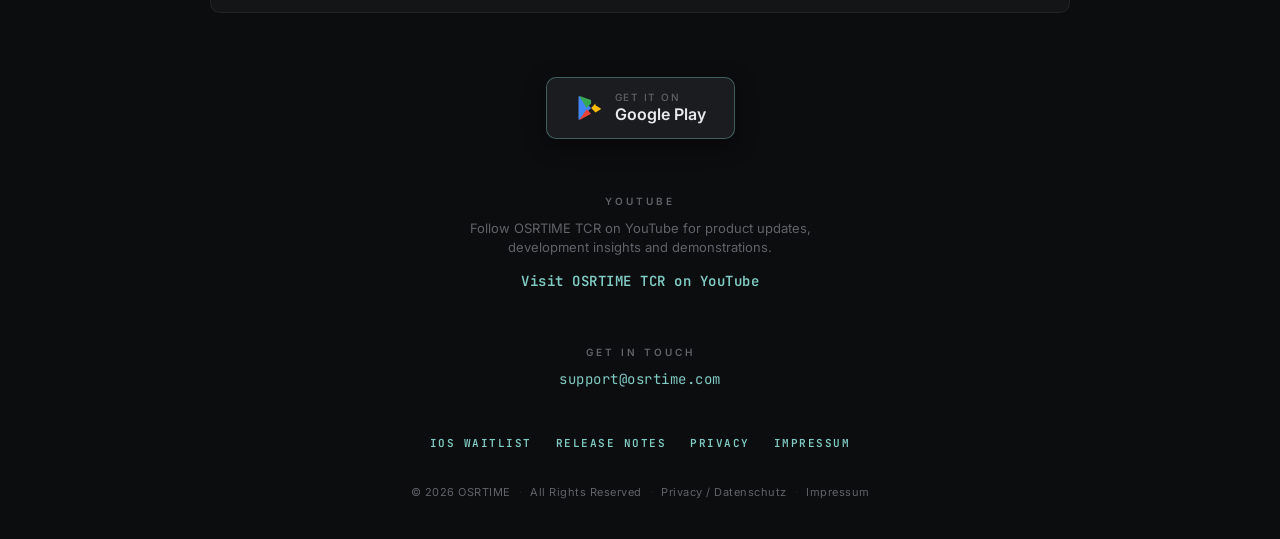
==== commit bf4f1ec1: "feat: switch onepager to Google Play download and iOS email waitlist" ====
--- a/index.html
+++ b/index.html
@@ -487,19 +487,29 @@
             align-items: center;
             gap: 12px;
             background: var(--surface-2);
-            border: 1px solid var(--border-medium);
+            border: 1px solid rgba(128, 203, 196, 0.38);
             border-radius: 10px;
             padding: 14px 28px;
             text-decoration: none;
-            transition: all 0.3s ease;
+            cursor: pointer;
+            box-shadow: 0 6px 22px rgba(0, 0, 0, 0.45);
+            transition: background 0.25s ease, border-color 0.25s ease, transform 0.2s ease, box-shadow 0.25s ease;
         }
         .cta-badge:hover {
             background: var(--surface-3);
             border-color: var(--accent-cool);
+            transform: translateY(-1px);
+            box-shadow: 0 8px 28px rgba(0, 0, 0, 0.6), 0 0 18px rgba(128, 203, 196, 0.12);
+        }
+        .cta-badge:focus-visible {
+            outline: 2px solid var(--accent-cool);
+            outline-offset: 3px;
+            border-color: var(--accent-cool);
         }
         .cta-badge-icon {
             width: 28px;
             height: 28px;
+            flex-shrink: 0;
         }
         .cta-badge-text {
             text-align: left;
@@ -669,7 +679,7 @@
                 <a href="knowledge/" class="global-nav-link">Knowledge</a>
                 <a href="manual/" class="global-nav-link">Manual</a>
                 <a href="release-notes/" class="global-nav-link">Release Notes</a>
-                <a href="beta/" class="global-nav-link beta-link">Beta</a>
+                <a href="https://play.google.com/store/apps/details?id=com.worldtimecode.world_timecode" target="_blank" rel="noopener noreferrer" class="global-nav-link store-link" aria-label="Get OSRTIME Sync-Box TCR on Google Play"><svg viewBox="0 0 24 24" width="14" height="14" fill="none" aria-hidden="true"><path d="M3.609 1.814L13.792 12 3.61 22.186a.996.996 0 0 1-.61-.92V2.734a1 1 0 0 1 .609-.92z" fill="#4285F4"/><path d="M17.556 8.236l-3.764 3.764 3.764 3.764 4.243-2.404c.48-.272.48-.936 0-1.208l-4.243-2.404-.466.488h.466z" fill="#FBBC04"/><path d="M3.609 22.186a.996.996 0 0 0 .391.194l9.792-5.556-3.764-3.764L3.61 22.186z" fill="#EA4335"/><path d="M13.792 5.176L4 1.62a.996.996 0 0 0-.391.194L10.028 12l3.764-3.764v-3.06z" fill="#34A853"/></svg>Google Play</a>
             </nav>
             <button class="mobile-menu-btn" aria-label="Open menu">
                 <svg viewBox="0 0 24 24" width="24" height="24" stroke="currentColor" stroke-width="2" stroke-linecap="round" stroke-linejoin="round" fill="none"><line x1="3" y1="12" x2="21" y2="12"></line><line x1="3" y1="6" x2="21" y2="6"></line><line x1="3" y1="18" x2="21" y2="18"></line></svg>
@@ -680,7 +690,7 @@
             <a href="knowledge/" class="global-nav-link">Knowledge</a>
             <a href="manual/" class="global-nav-link">Manual</a>
             <a href="release-notes/" class="global-nav-link">Release Notes</a>
-            <a href="beta/" class="global-nav-link beta-link">Beta</a>
+            <a href="https://play.google.com/store/apps/details?id=com.worldtimecode.world_timecode" target="_blank" rel="noopener noreferrer" class="global-nav-link store-link" aria-label="Get OSRTIME Sync-Box TCR on Google Play"><svg viewBox="0 0 24 24" width="14" height="14" fill="none" aria-hidden="true"><path d="M3.609 1.814L13.792 12 3.61 22.186a.996.996 0 0 1-.61-.92V2.734a1 1 0 0 1 .609-.92z" fill="#4285F4"/><path d="M17.556 8.236l-3.764 3.764 3.764 3.764 4.243-2.404c.48-.272.48-.936 0-1.208l-4.243-2.404-.466.488h.466z" fill="#FBBC04"/><path d="M3.609 22.186a.996.996 0 0 0 .391.194l9.792-5.556-3.764-3.764L3.61 22.186z" fill="#EA4335"/><path d="M13.792 5.176L4 1.62a.996.996 0 0 0-.391.194L10.028 12l3.764-3.764v-3.06z" fill="#34A853"/></svg>Google Play</a>
         </div>
     </header>
 
@@ -689,12 +699,21 @@
         <!-- Status Badge -->
         <div class="status-badge" id="status-badge" style="margin-bottom: 16px;">
             <div class="status-dot"></div>
-            IN DEVELOPMENT
+            AVAILABLE FOR ANDROID
         </div>
 
         <div style="margin-bottom: 36px; animation: fadeIn 0.8s ease-out 0.25s both;">
-            <a href="/beta" class="cta-badge" style="padding: 8px 16px; border-color: var(--accent-cool); background: transparent;">
-                <span class="cta-badge-store" style="font-size: 11px; color: var(--accent-cool); text-transform: uppercase; letter-spacing: 2px;">Join Beta</span>
+            <a href="https://play.google.com/store/apps/details?id=com.worldtimecode.world_timecode" target="_blank" rel="noopener noreferrer" class="cta-badge" aria-label="Get OSRTIME Sync-Box TCR on Google Play">
+                <svg class="cta-badge-icon" viewBox="0 0 24 24" fill="none" aria-hidden="true">
+                    <path d="M3.609 1.814L13.792 12 3.61 22.186a.996.996 0 0 1-.61-.92V2.734a1 1 0 0 1 .609-.92z" fill="#4285F4"/>
+                    <path d="M17.556 8.236l-3.764 3.764 3.764 3.764 4.243-2.404c.48-.272.48-.936 0-1.208l-4.243-2.404-.466.488h.466z" fill="#FBBC04"/>
+                    <path d="M3.609 22.186a.996.996 0 0 0 .391.194l9.792-5.556-3.764-3.764L3.61 22.186z" fill="#EA4335"/>
+                    <path d="M13.792 5.176L4 1.62a.996.996 0 0 0-.391.194L10.028 12l3.764-3.764v-3.06z" fill="#34A853"/>
+                </svg>
+                <div class="cta-badge-text">
+                    <div class="cta-badge-label">Get it on</div>
+                    <div class="cta-badge-store">Google Play</div>
+                </div>
             </a>
         </div>
 
@@ -780,7 +799,7 @@
         <!-- Brand Tagline -->
         <div class="brand-tagline">
             <div class="brand-tagline-text">
-                <span>OSRTIME</span> &mdash; Coming Soon
+                <span>OSRTIME</span> SYNC-BOX TCR &mdash; FOR ANDROID
             </div>
         </div>
 
@@ -883,18 +902,18 @@
 
         <!-- Google Play Store CTA -->
         <div class="cta-section">
-            <div class="cta-badge">
-                <svg class="cta-badge-icon" viewBox="0 0 24 24" fill="none">
+            <a href="https://play.google.com/store/apps/details?id=com.worldtimecode.world_timecode" target="_blank" rel="noopener noreferrer" class="cta-badge" aria-label="Get OSRTIME Sync-Box TCR on Google Play">
+                <svg class="cta-badge-icon" viewBox="0 0 24 24" fill="none" aria-hidden="true">
                     <path d="M3.609 1.814L13.792 12 3.61 22.186a.996.996 0 0 1-.61-.92V2.734a1 1 0 0 1 .609-.92z" fill="#4285F4"/>
                     <path d="M17.556 8.236l-3.764 3.764 3.764 3.764 4.243-2.404c.48-.272.48-.936 0-1.208l-4.243-2.404-.466.488h.466z" fill="#FBBC04"/>
                     <path d="M3.609 22.186a.996.996 0 0 0 .391.194l9.792-5.556-3.764-3.764L3.61 22.186z" fill="#EA4335"/>
                     <path d="M13.792 5.176L4 1.62a.996.996 0 0 0-.391.194L10.028 12l3.764-3.764v-3.06z" fill="#34A853"/>
                 </svg>
                 <div class="cta-badge-text">
-                    <div class="cta-badge-label">Coming Soon on</div>
+                    <div class="cta-badge-label">Get it on</div>
                     <div class="cta-badge-store">Google Play</div>
                 </div>
-            </div>
+            </a>
         </div>
 
         <!-- YouTube -->
@@ -912,7 +931,7 @@
 
         <!-- Secondary Navigation -->
         <div style="display: flex; gap: 24px; justify-content: center; flex-wrap: wrap; margin-bottom: 32px; animation: fadeIn 0.8s ease-out 1.05s both;">
-            <a href="/beta/" class="contact-link" style="font-size: 11px; text-transform: uppercase; letter-spacing: 1.5px; font-weight: 600; text-decoration: none;">Beta Program</a>
+            <a href="beta/#ios-waitlist" class="contact-link" style="font-size: 11px; text-transform: uppercase; letter-spacing: 1.5px; font-weight: 600; text-decoration: none;">iOS Waitlist</a>
             <a href="/release-notes/" class="contact-link" style="font-size: 11px; text-transform: uppercase; letter-spacing: 1.5px; font-weight: 600; text-decoration: none;">Release Notes</a>
             <a href="/privacy/" class="contact-link" style="font-size: 11px; text-transform: uppercase; letter-spacing: 1.5px; font-weight: 600; text-decoration: none;">Privacy</a>
             <a href="https://mein.online-impressum.de/hardwarestream/" target="_blank" rel="noopener noreferrer" class="contact-link" style="font-size: 11px; text-transform: uppercase; letter-spacing: 1.5px; font-weight: 600; text-decoration: none;">Impressum</a>
--- a/assets/css/global-header.css
+++ b/assets/css/global-header.css
@@ -50,15 +50,30 @@
 .global-nav-link:hover, .global-nav-link.active {
     color: var(--text-primary);
 }
-.global-nav-link.beta-link {
+.global-nav-link.beta-link,
+.global-nav-link.store-link {
+    display: inline-flex;
+    align-items: center;
+    gap: 8px;
     color: var(--accent-cool);
-    border: 1px solid var(--border-subtle);
+    background: rgba(128, 203, 196, 0.06);
+    border: 1px solid rgba(128, 203, 196, 0.35);
     padding: 6px 16px;
     border-radius: 100px;
+    font-weight: 600;
 }
-.global-nav-link.beta-link:hover {
-    background: rgba(128, 203, 196, 0.1);
+.global-nav-link.beta-link:hover,
+.global-nav-link.store-link:hover {
+    background: rgba(128, 203, 196, 0.14);
     border-color: var(--accent-cool);
+    color: var(--text-primary);
+}
+.global-nav-link.store-link:focus-visible {
+    outline: 2px solid var(--accent-cool);
+    outline-offset: 3px;
+}
+.global-nav-link.store-link svg {
+    flex-shrink: 0;
 }
 .mobile-menu-btn {
     display: none;
@@ -93,4 +108,8 @@
         gap: 24px;
         box-shadow: 0 10px 30px rgba(0,0,0,0.5);
     }
+    .mobile-nav .global-nav-link.store-link {
+        align-self: flex-start;
+        padding: 8px 18px;
+    }
 }
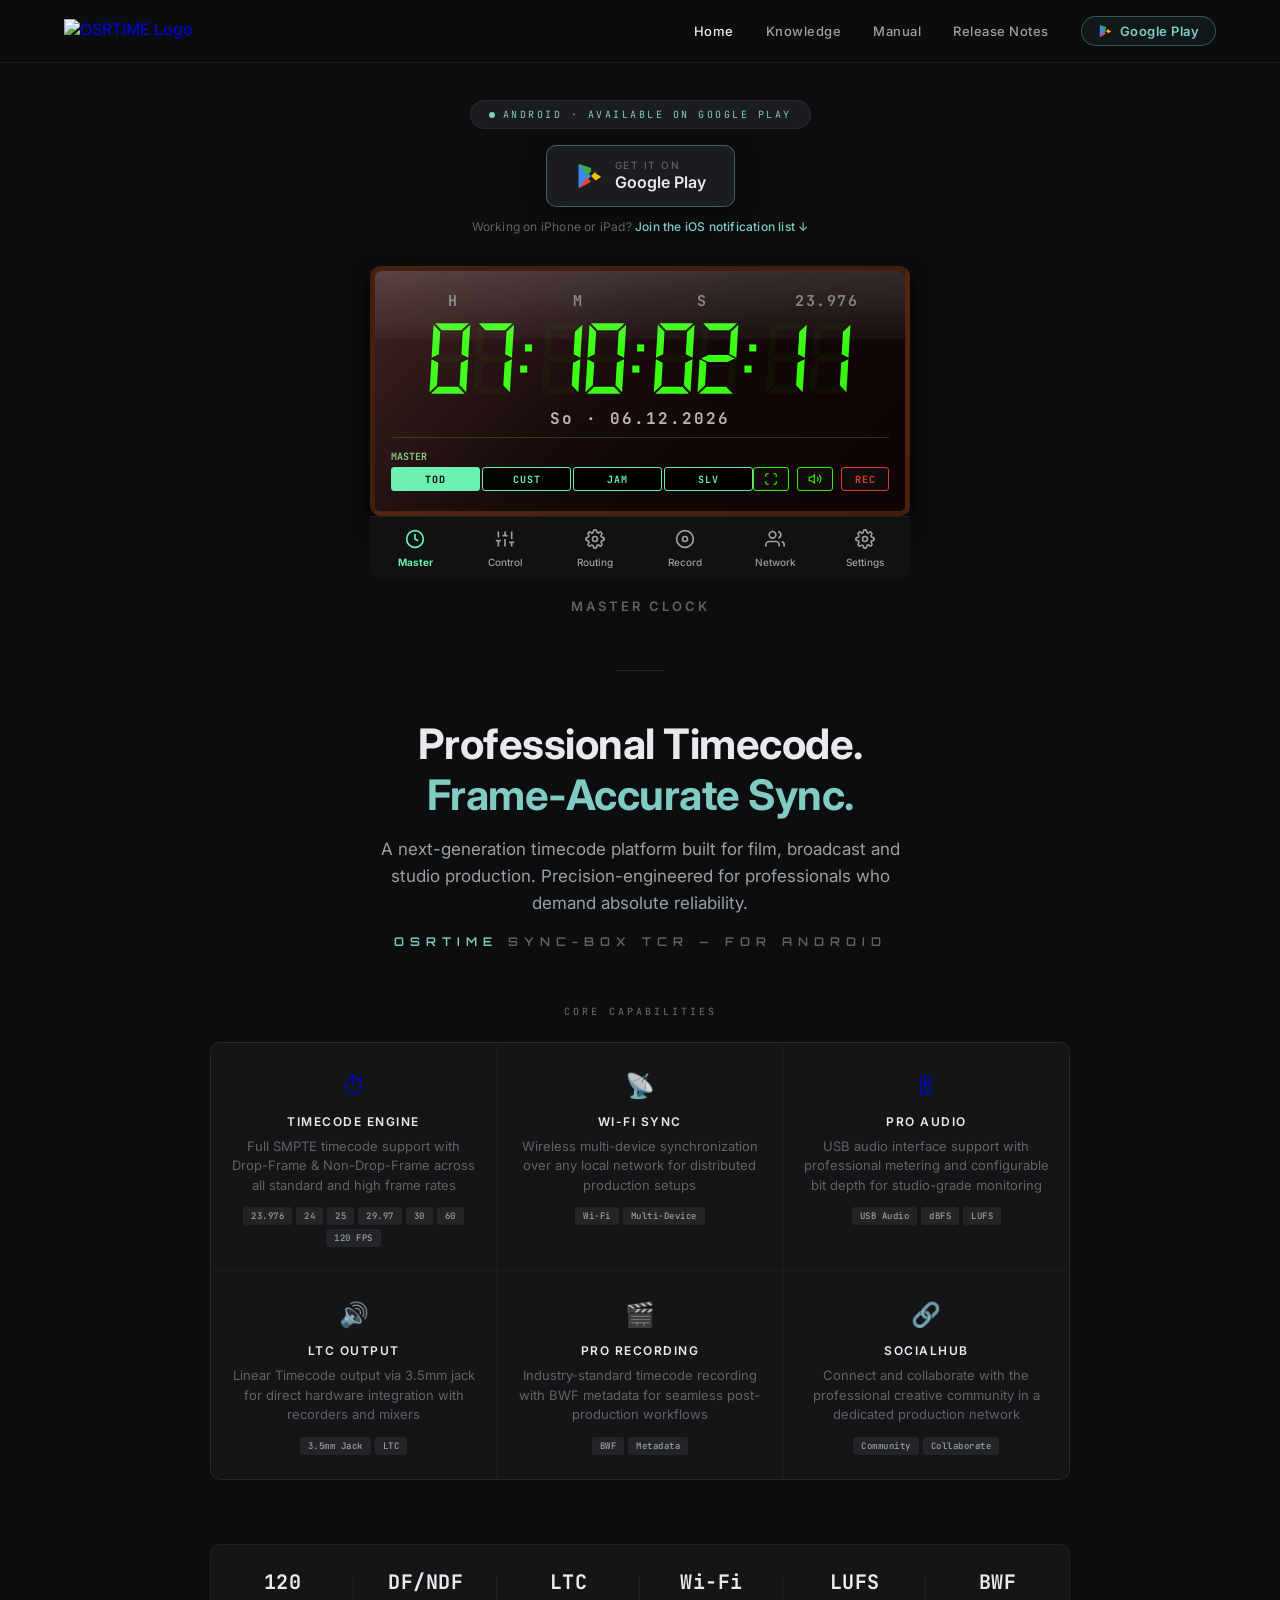
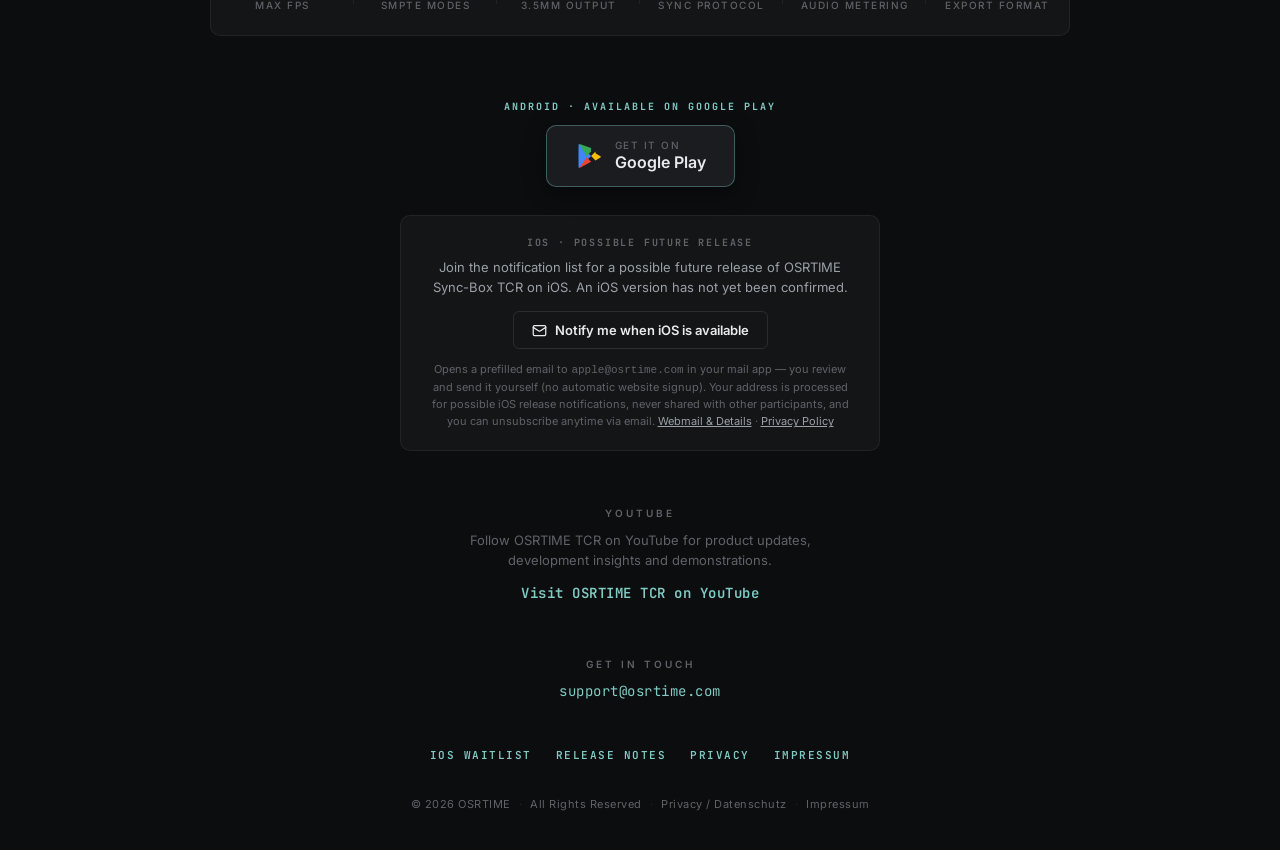
==== commit 2b3a9943: "feat: finalize Android Play Store launch and iOS notification request workflow" ====
--- a/index.html
+++ b/index.html
@@ -1,10 +1,10 @@
 <!DOCTYPE html>
-<html lang="de">
+<html lang="en">
 <head>
     <meta charset="UTF-8">
     <meta name="viewport" content="width=device-width, initial-scale=1.0">
     <title>OSRTIME – Professional Timecode & Synchronization</title>
-    <meta name="description" content="OSRTIME – A next-generation timecode and synchronization platform for film, broadcast and studio professionals.">
+    <meta name="description" content="OSRTIME Sync-Box TCR – Professional SMPTE timecode, LTC, USB field recording and multi-device synchronization. Available for Android on Google Play.">
     <meta name="theme-color" content="#111214">
 
     <link rel="icon" type="image/png" href="https://github.com/Clickybunty/assets/blob/main/osertime-logo-google-workspace.png?raw=true">
@@ -531,6 +531,91 @@
             color: var(--text-primary);
             line-height: 1.2;
         }
+        .hero-ios-jump {
+            margin-top: 12px;
+            font-size: 12px;
+            color: var(--text-muted);
+            letter-spacing: 0.2px;
+        }
+        .hero-ios-jump a {
+            color: var(--accent-cool);
+            text-decoration: none;
+            font-weight: 500;
+        }
+        .hero-ios-jump a:hover {
+            text-decoration: underline;
+        }
+        .platform-eyebrow {
+            font-family: 'JetBrains Mono', monospace;
+            font-size: 10px;
+            font-weight: 700;
+            letter-spacing: 2px;
+            text-transform: uppercase;
+            color: var(--accent-cool);
+            margin-bottom: 12px;
+        }
+        .ios-waitlist-box {
+            max-width: 480px;
+            margin: 28px auto 0;
+            background: var(--surface-1);
+            border: 1px solid var(--border-subtle);
+            border-radius: 10px;
+            padding: 20px 24px;
+            text-align: center;
+        }
+        .ios-waitlist-eyebrow {
+            font-family: 'JetBrains Mono', monospace;
+            font-size: 10px;
+            font-weight: 700;
+            letter-spacing: 1.8px;
+            text-transform: uppercase;
+            color: var(--text-muted);
+            margin-bottom: 8px;
+        }
+        .ios-waitlist-desc {
+            font-size: 13px;
+            color: var(--text-secondary);
+            line-height: 1.55;
+            margin-bottom: 14px;
+        }
+        .ios-notify-btn {
+            display: inline-flex;
+            align-items: center;
+            justify-content: center;
+            gap: 8px;
+            padding: 10px 18px;
+            background: transparent;
+            border: 1px solid var(--border-medium);
+            border-radius: 6px;
+            color: var(--text-primary);
+            font-family: 'Inter', sans-serif;
+            font-size: 13px;
+            font-weight: 600;
+            text-decoration: none;
+            transition: border-color 0.2s ease, color 0.2s ease, background 0.2s ease;
+        }
+        .ios-notify-btn:hover {
+            border-color: var(--accent-cool);
+            color: var(--accent-cool);
+            background: rgba(128, 203, 196, 0.05);
+        }
+        .ios-notify-btn:focus-visible {
+            outline: 2px solid var(--accent-cool);
+            outline-offset: 3px;
+        }
+        .ios-notify-meta {
+            margin-top: 12px;
+            font-size: 11px;
+            color: var(--text-muted);
+            line-height: 1.55;
+        }
+        .ios-notify-meta a {
+            color: var(--text-secondary);
+            text-decoration: underline;
+        }
+        .ios-notify-meta a:hover {
+            color: var(--accent-cool);
+        }
 
         /* ── SPECS ROW ── */
         .specs-section {
@@ -699,10 +784,10 @@
         <!-- Status Badge -->
         <div class="status-badge" id="status-badge" style="margin-bottom: 16px;">
             <div class="status-dot"></div>
-            AVAILABLE FOR ANDROID
-        </div>
-
-        <div style="margin-bottom: 36px; animation: fadeIn 0.8s ease-out 0.25s both;">
+            ANDROID &middot; AVAILABLE ON GOOGLE PLAY
+        </div>
+
+        <div style="margin-bottom: 32px; text-align: center; animation: fadeIn 0.8s ease-out 0.25s both;">
             <a href="https://play.google.com/store/apps/details?id=com.worldtimecode.world_timecode" target="_blank" rel="noopener noreferrer" class="cta-badge" aria-label="Get OSRTIME Sync-Box TCR on Google Play">
                 <svg class="cta-badge-icon" viewBox="0 0 24 24" fill="none" aria-hidden="true">
                     <path d="M3.609 1.814L13.792 12 3.61 22.186a.996.996 0 0 1-.61-.92V2.734a1 1 0 0 1 .609-.92z" fill="#4285F4"/>
@@ -715,6 +800,9 @@
                     <div class="cta-badge-store">Google Play</div>
                 </div>
             </a>
+            <div class="hero-ios-jump">
+                Working on iPhone or iPad? <a href="#platform-availability">Join the iOS notification list &darr;</a>
+            </div>
         </div>
 
         <!-- ═══ MASTER CLOCK PANEL ═══ -->
@@ -840,7 +928,7 @@
                         <span class="feature-tag">LUFS</span>
                     </div>
                 </a>
-                <a href="manual/#ltc" class="feature-card">
+                <a href="manual/#jam-sync" class="feature-card">
                     <div class="feature-icon">🔊</div>
                     <div class="feature-title">LTC Output</div>
                     <div class="feature-desc">Linear Timecode output via 3.5mm jack for direct hardware integration with recorders and mixers</div>
@@ -900,8 +988,9 @@
             </div>
         </div>
 
-        <!-- Google Play Store CTA -->
-        <div class="cta-section">
+        <!-- Platform Availability: Android Download & iOS Notification List -->
+        <div class="cta-section" id="platform-availability">
+            <div class="platform-eyebrow">Android &middot; Available on Google Play</div>
             <a href="https://play.google.com/store/apps/details?id=com.worldtimecode.world_timecode" target="_blank" rel="noopener noreferrer" class="cta-badge" aria-label="Get OSRTIME Sync-Box TCR on Google Play">
                 <svg class="cta-badge-icon" viewBox="0 0 24 24" fill="none" aria-hidden="true">
                     <path d="M3.609 1.814L13.792 12 3.61 22.186a.996.996 0 0 1-.61-.92V2.734a1 1 0 0 1 .609-.92z" fill="#4285F4"/>
@@ -914,6 +1003,21 @@
                     <div class="cta-badge-store">Google Play</div>
                 </div>
             </a>
+
+            <div class="ios-waitlist-box">
+                <div class="ios-waitlist-eyebrow">iOS &middot; Possible Future Release</div>
+                <p class="ios-waitlist-desc">
+                    Join the notification list for a possible future release of OSRTIME Sync-Box TCR on iOS. An iOS version has not yet been confirmed.
+                </p>
+                <a href="mailto:apple@osrtime.com?subject=OSRTIME%20iOS%20Waitlist%20%E2%80%93%20Notification%20Request&amp;body=Hello%20OSRTIME%20Team%2C%0D%0A%0D%0AI%20would%20like%20to%20join%20the%20OSRTIME%20iOS%20notification%20list%20and%20receive%20an%20email%20if%20OSRTIME%20Sync-Box%20TCR%20becomes%20available%20for%20iOS.%0D%0A%0D%0AI%20understand%20that%20an%20iOS%20release%20has%20not%20yet%20been%20confirmed.%0D%0A%0D%0ABest%20regards" class="ios-notify-btn">
+                    <svg viewBox="0 0 24 24" width="15" height="15" stroke="currentColor" stroke-width="2" fill="none" stroke-linecap="round" stroke-linejoin="round" aria-hidden="true"><rect x="2" y="4" width="20" height="16" rx="2"/><path d="m22 7-8.97 5.7a1.94 1.94 0 0 1-2.06 0L2 7"/></svg>
+                    Notify me when iOS is available
+                </a>
+                <div class="ios-notify-meta">
+                    Opens a prefilled email to <code>apple@osrtime.com</code> in your mail app &mdash; you review and send it yourself (no automatic website signup). Your address is processed for possible iOS release notifications, never shared with other participants, and you can unsubscribe anytime via email.
+                    <a href="beta/#ios-waitlist">Webmail &amp; Details</a> &middot; <a href="privacy/#ios-waitlist">Privacy Policy</a>
+                </div>
+            </div>
         </div>
 
         <!-- YouTube -->
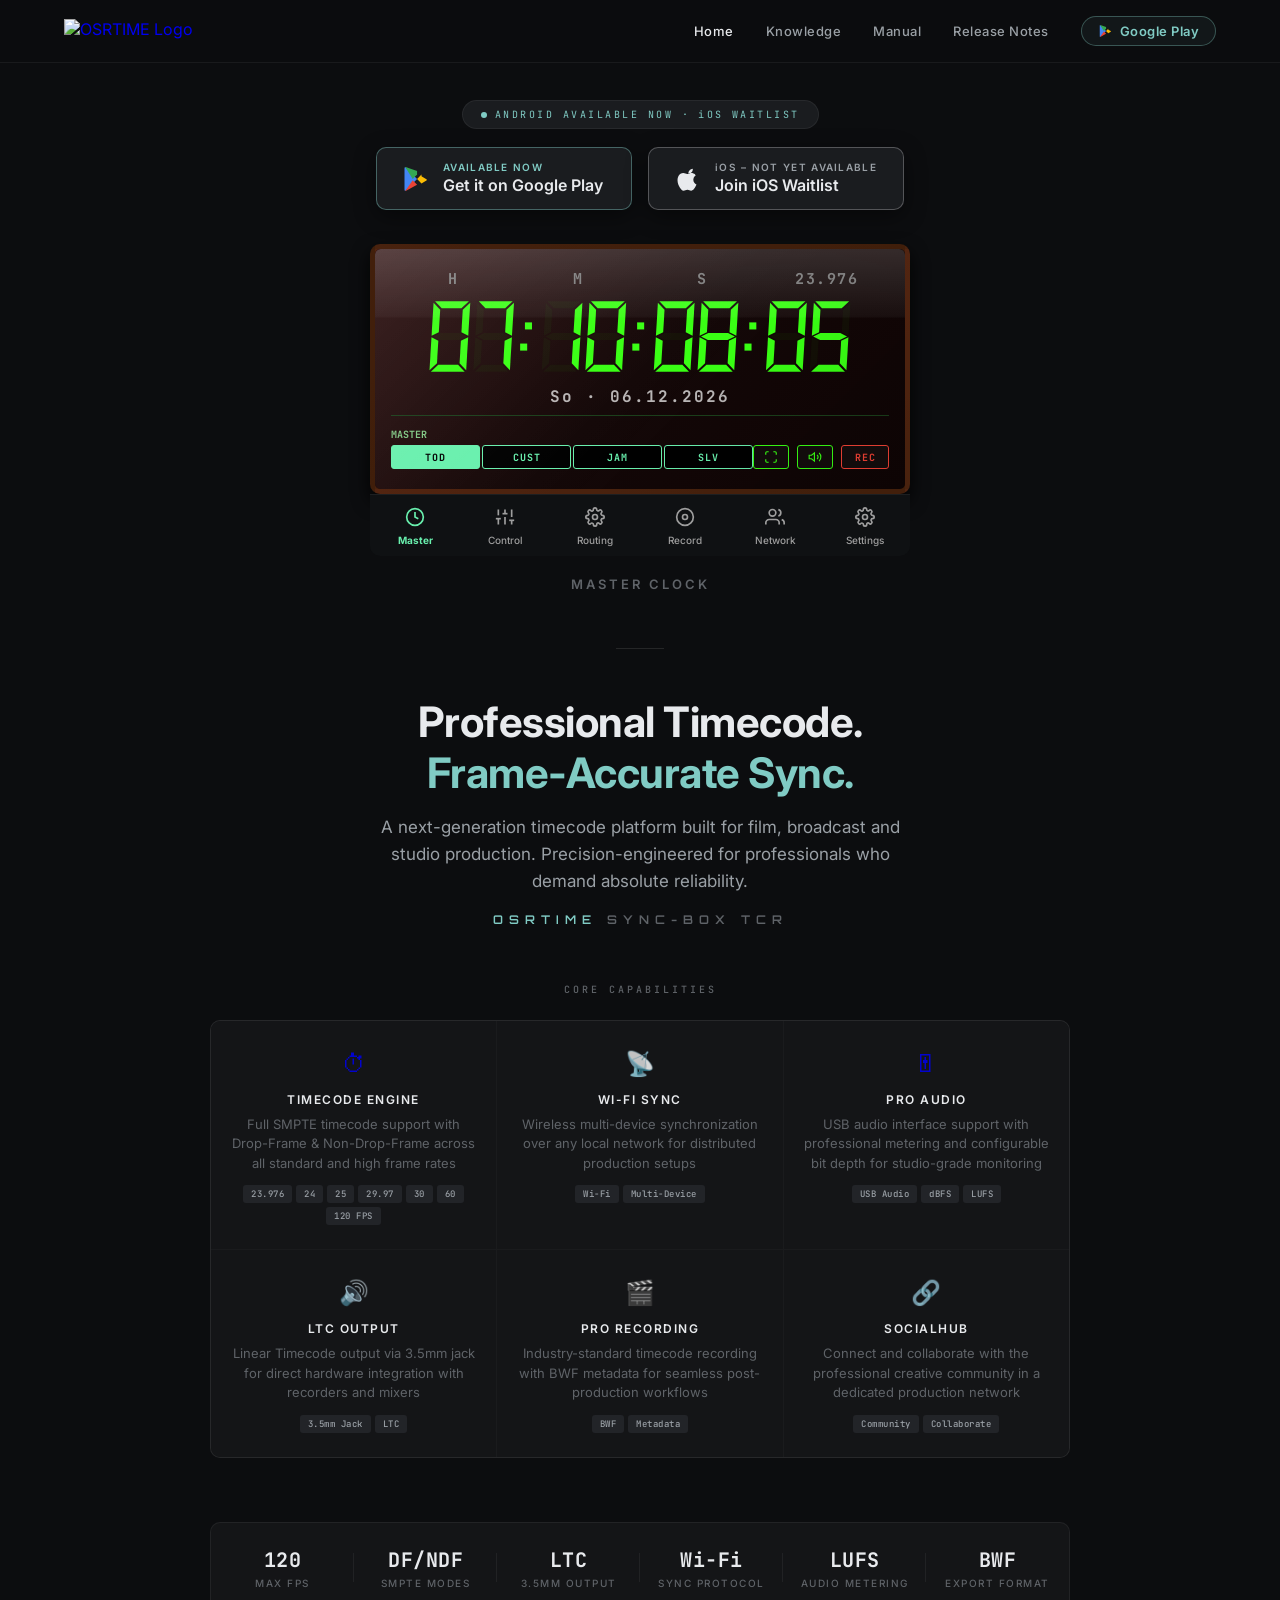
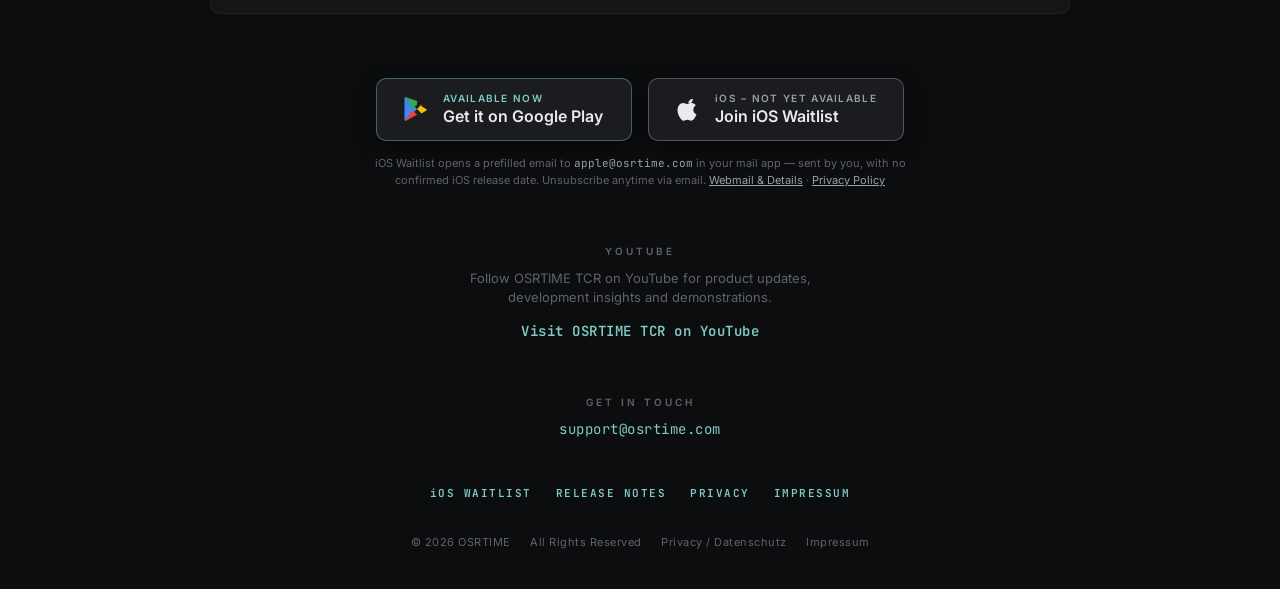
==== commit bb722c74: "feat: display prominent side-by-side Android and iOS waitlist CTAs on homepage" ====
--- a/index.html
+++ b/index.html
@@ -478,18 +478,27 @@
 
         /* ── PLAY STORE CTA ── */
         .cta-section {
+            width: 100%;
             text-align: center;
             margin-bottom: 56px;
             animation: fadeIn 0.8s ease-out 0.95s both;
         }
+        .cta-pair {
+            display: flex;
+            flex-wrap: wrap;
+            justify-content: center;
+            align-items: stretch;
+            gap: 16px;
+        }
         .cta-badge {
             display: inline-flex;
             align-items: center;
-            gap: 12px;
+            gap: 14px;
+            min-width: 256px;
             background: var(--surface-2);
-            border: 1px solid rgba(128, 203, 196, 0.38);
+            border: 1px solid rgba(128, 203, 196, 0.42);
             border-radius: 10px;
-            padding: 14px 28px;
+            padding: 14px 24px;
             text-decoration: none;
             cursor: pointer;
             box-shadow: 0 6px 22px rgba(0, 0, 0, 0.45);
@@ -499,12 +508,20 @@
             background: var(--surface-3);
             border-color: var(--accent-cool);
             transform: translateY(-1px);
-            box-shadow: 0 8px 28px rgba(0, 0, 0, 0.6), 0 0 18px rgba(128, 203, 196, 0.12);
+            box-shadow: 0 8px 28px rgba(0, 0, 0, 0.6), 0 0 18px rgba(128, 203, 196, 0.14);
+        }
+        .cta-badge.cta-ios {
+            border-color: rgba(232, 234, 237, 0.28);
+            color: var(--text-primary);
+        }
+        .cta-badge.cta-ios:hover {
+            background: var(--surface-3);
+            border-color: rgba(232, 234, 237, 0.65);
+            box-shadow: 0 8px 28px rgba(0, 0, 0, 0.6), 0 0 18px rgba(232, 234, 237, 0.10);
         }
         .cta-badge:focus-visible {
             outline: 2px solid var(--accent-cool);
             outline-offset: 3px;
-            border-color: var(--accent-cool);
         }
         .cta-badge-icon {
             width: 28px;
@@ -517,12 +534,15 @@
         .cta-badge-label {
             font-family: 'Inter', sans-serif;
             font-size: 10px;
-            font-weight: 500;
-            letter-spacing: 1.5px;
+            font-weight: 600;
+            letter-spacing: 1.3px;
             text-transform: uppercase;
-            color: var(--text-muted);
+            color: var(--accent-cool);
             line-height: 1;
-            margin-bottom: 3px;
+            margin-bottom: 4px;
+        }
+        .cta-badge.cta-ios .cta-badge-label {
+            color: var(--text-secondary);
         }
         .cta-badge-store {
             font-family: 'Inter', sans-serif;
@@ -531,89 +551,22 @@
             color: var(--text-primary);
             line-height: 1.2;
         }
-        .hero-ios-jump {
-            margin-top: 12px;
-            font-size: 12px;
-            color: var(--text-muted);
-            letter-spacing: 0.2px;
-        }
-        .hero-ios-jump a {
-            color: var(--accent-cool);
-            text-decoration: none;
-            font-weight: 500;
-        }
-        .hero-ios-jump a:hover {
-            text-decoration: underline;
-        }
-        .platform-eyebrow {
-            font-family: 'JetBrains Mono', monospace;
-            font-size: 10px;
-            font-weight: 700;
-            letter-spacing: 2px;
-            text-transform: uppercase;
-            color: var(--accent-cool);
-            margin-bottom: 12px;
-        }
-        .ios-waitlist-box {
-            max-width: 480px;
-            margin: 28px auto 0;
-            background: var(--surface-1);
-            border: 1px solid var(--border-subtle);
-            border-radius: 10px;
-            padding: 20px 24px;
-            text-align: center;
-        }
-        .ios-waitlist-eyebrow {
-            font-family: 'JetBrains Mono', monospace;
-            font-size: 10px;
-            font-weight: 700;
-            letter-spacing: 1.8px;
-            text-transform: uppercase;
-            color: var(--text-muted);
-            margin-bottom: 8px;
-        }
-        .ios-waitlist-desc {
-            font-size: 13px;
-            color: var(--text-secondary);
-            line-height: 1.55;
-            margin-bottom: 14px;
-        }
-        .ios-notify-btn {
-            display: inline-flex;
-            align-items: center;
-            justify-content: center;
-            gap: 8px;
-            padding: 10px 18px;
-            background: transparent;
-            border: 1px solid var(--border-medium);
-            border-radius: 6px;
-            color: var(--text-primary);
-            font-family: 'Inter', sans-serif;
-            font-size: 13px;
-            font-weight: 600;
-            text-decoration: none;
-            transition: border-color 0.2s ease, color 0.2s ease, background 0.2s ease;
-        }
-        .ios-notify-btn:hover {
-            border-color: var(--accent-cool);
-            color: var(--accent-cool);
-            background: rgba(128, 203, 196, 0.05);
-        }
-        .ios-notify-btn:focus-visible {
-            outline: 2px solid var(--accent-cool);
-            outline-offset: 3px;
-        }
-        .ios-notify-meta {
-            margin-top: 12px;
+        .cta-subnote {
+            max-width: 540px;
+            margin: 14px auto 0;
             font-size: 11px;
             color: var(--text-muted);
             line-height: 1.55;
         }
-        .ios-notify-meta a {
+        .cta-subnote code {
+            font-family: 'JetBrains Mono', monospace;
+            color: var(--text-secondary);
+        }
+        .cta-subnote a {
             color: var(--text-secondary);
             text-decoration: underline;
         }
-        .ios-notify-meta a:hover {
+        .cta-subnote a:hover {
             color: var(--accent-cool);
         }
 
@@ -737,6 +690,8 @@
         }
         @media (max-width: 600px) {
             .page-wrapper { padding: 100px 16px 32px; }
+            .cta-pair { flex-direction: column; align-items: center; gap: 12px; width: 100%; }
+            .cta-badge { width: 100%; max-width: 310px; min-width: 0; padding: 14px 22px; }
             .clock-labels span { font-size: 12px; }
             .source-btn { font-size: 8px; height: 22px; }
             .clock-actions { gap: 4px; }
@@ -782,26 +737,34 @@
     <div class="page-wrapper" style="padding-top: 100px;">
 
         <!-- Status Badge -->
-        <div class="status-badge" id="status-badge" style="margin-bottom: 16px;">
+        <div class="status-badge" id="status-badge" style="margin-bottom: 18px;">
             <div class="status-dot"></div>
-            ANDROID &middot; AVAILABLE ON GOOGLE PLAY
-        </div>
-
-        <div style="margin-bottom: 32px; text-align: center; animation: fadeIn 0.8s ease-out 0.25s both;">
-            <a href="https://play.google.com/store/apps/details?id=com.worldtimecode.world_timecode" target="_blank" rel="noopener noreferrer" class="cta-badge" aria-label="Get OSRTIME Sync-Box TCR on Google Play">
-                <svg class="cta-badge-icon" viewBox="0 0 24 24" fill="none" aria-hidden="true">
-                    <path d="M3.609 1.814L13.792 12 3.61 22.186a.996.996 0 0 1-.61-.92V2.734a1 1 0 0 1 .609-.92z" fill="#4285F4"/>
-                    <path d="M17.556 8.236l-3.764 3.764 3.764 3.764 4.243-2.404c.48-.272.48-.936 0-1.208l-4.243-2.404-.466.488h.466z" fill="#FBBC04"/>
-                    <path d="M3.609 22.186a.996.996 0 0 0 .391.194l9.792-5.556-3.764-3.764L3.61 22.186z" fill="#EA4335"/>
-                    <path d="M13.792 5.176L4 1.62a.996.996 0 0 0-.391.194L10.028 12l3.764-3.764v-3.06z" fill="#34A853"/>
-                </svg>
-                <div class="cta-badge-text">
-                    <div class="cta-badge-label">Get it on</div>
-                    <div class="cta-badge-store">Google Play</div>
-                </div>
-            </a>
-            <div class="hero-ios-jump">
-                Working on iPhone or iPad? <a href="#platform-availability">Join the iOS notification list &darr;</a>
+            ANDROID AVAILABLE NOW &middot; <span style="text-transform: none;">iOS</span> WAITLIST
+        </div>
+
+        <div style="width: 100%; margin-bottom: 34px; text-align: center; animation: fadeIn 0.8s ease-out 0.25s both;">
+            <div class="cta-pair">
+                <a href="https://play.google.com/store/apps/details?id=com.worldtimecode.world_timecode" target="_blank" rel="noopener noreferrer" class="cta-badge cta-android" aria-label="Get OSRTIME Sync-Box TCR on Google Play – Available now">
+                    <svg class="cta-badge-icon" viewBox="0 0 24 24" fill="none" aria-hidden="true">
+                        <path d="M3.609 1.814L13.792 12 3.61 22.186a.996.996 0 0 1-.61-.92V2.734a1 1 0 0 1 .609-.92z" fill="#4285F4"/>
+                        <path d="M17.556 8.236l-3.764 3.764 3.764 3.764 4.243-2.404c.48-.272.48-.936 0-1.208l-4.243-2.404-.466.488h.466z" fill="#FBBC04"/>
+                        <path d="M3.609 22.186a.996.996 0 0 0 .391.194l9.792-5.556-3.764-3.764L3.61 22.186z" fill="#EA4335"/>
+                        <path d="M13.792 5.176L4 1.62a.996.996 0 0 0-.391.194L10.028 12l3.764-3.764v-3.06z" fill="#34A853"/>
+                    </svg>
+                    <div class="cta-badge-text">
+                        <div class="cta-badge-label">Available now</div>
+                        <div class="cta-badge-store">Get it on Google Play</div>
+                    </div>
+                </a>
+                <a href="mailto:apple@osrtime.com?subject=OSRTIME%20iOS%20Waitlist%20%E2%80%93%20Notification%20Request&amp;body=Hello%20OSRTIME%20Team%2C%0D%0A%0D%0AI%20would%20like%20to%20join%20the%20OSRTIME%20iOS%20notification%20list%20and%20receive%20an%20email%20if%20OSRTIME%20Sync-Box%20TCR%20becomes%20available%20for%20iOS.%0D%0A%0D%0AI%20understand%20that%20an%20iOS%20release%20has%20not%20yet%20been%20confirmed.%0D%0A%0D%0ABest%20regards" class="cta-badge cta-ios" aria-label="Join iOS Waitlist – iOS not yet available, request email notification">
+                    <svg class="cta-badge-icon" viewBox="0 0 24 24" fill="none" aria-hidden="true">
+                        <path d="M18.71 19.5c-.83 1.24-1.71 2.45-3.05 2.47-1.34.03-1.77-.79-3.29-.79-1.53 0-2 .77-3.27.82-1.31.05-2.3-1.32-3.14-2.53C4.25 17 2.94 12.45 4.7 9.39c.87-1.52 2.43-2.48 4.12-2.51 1.28-.02 2.5.87 3.29.87.78 0 2.26-1.07 3.81-.91.65.03 2.47.26 3.64 1.98-.09.06-2.17 1.28-2.15 3.81.03 3.02 2.65 4.03 2.68 4.04-.03.07-.42 1.44-1.38 2.83zM15.96 6.32c.67-.81 1.12-1.94 1-3.07-.96.04-2.13.64-2.82 1.45-.61.7-1.15 1.85-.99 2.95 1.08.08 2.14-.52 2.81-1.33z" fill="#E8EAED"/>
+                    </svg>
+                    <div class="cta-badge-text">
+                        <div class="cta-badge-label"><span style="text-transform: none;">iOS</span> &ndash; Not yet available</div>
+                        <div class="cta-badge-store">Join iOS Waitlist</div>
+                    </div>
+                </a>
             </div>
         </div>
 
@@ -887,7 +850,7 @@
         <!-- Brand Tagline -->
         <div class="brand-tagline">
             <div class="brand-tagline-text">
-                <span>OSRTIME</span> SYNC-BOX TCR &mdash; FOR ANDROID
+                <span>OSRTIME</span> SYNC-BOX TCR
             </div>
         </div>
 
@@ -990,33 +953,31 @@
 
         <!-- Platform Availability: Android Download & iOS Notification List -->
         <div class="cta-section" id="platform-availability">
-            <div class="platform-eyebrow">Android &middot; Available on Google Play</div>
-            <a href="https://play.google.com/store/apps/details?id=com.worldtimecode.world_timecode" target="_blank" rel="noopener noreferrer" class="cta-badge" aria-label="Get OSRTIME Sync-Box TCR on Google Play">
-                <svg class="cta-badge-icon" viewBox="0 0 24 24" fill="none" aria-hidden="true">
-                    <path d="M3.609 1.814L13.792 12 3.61 22.186a.996.996 0 0 1-.61-.92V2.734a1 1 0 0 1 .609-.92z" fill="#4285F4"/>
-                    <path d="M17.556 8.236l-3.764 3.764 3.764 3.764 4.243-2.404c.48-.272.48-.936 0-1.208l-4.243-2.404-.466.488h.466z" fill="#FBBC04"/>
-                    <path d="M3.609 22.186a.996.996 0 0 0 .391.194l9.792-5.556-3.764-3.764L3.61 22.186z" fill="#EA4335"/>
-                    <path d="M13.792 5.176L4 1.62a.996.996 0 0 0-.391.194L10.028 12l3.764-3.764v-3.06z" fill="#34A853"/>
-                </svg>
-                <div class="cta-badge-text">
-                    <div class="cta-badge-label">Get it on</div>
-                    <div class="cta-badge-store">Google Play</div>
-                </div>
-            </a>
-
-            <div class="ios-waitlist-box">
-                <div class="ios-waitlist-eyebrow">iOS &middot; Possible Future Release</div>
-                <p class="ios-waitlist-desc">
-                    Join the notification list for a possible future release of OSRTIME Sync-Box TCR on iOS. An iOS version has not yet been confirmed.
-                </p>
-                <a href="mailto:apple@osrtime.com?subject=OSRTIME%20iOS%20Waitlist%20%E2%80%93%20Notification%20Request&amp;body=Hello%20OSRTIME%20Team%2C%0D%0A%0D%0AI%20would%20like%20to%20join%20the%20OSRTIME%20iOS%20notification%20list%20and%20receive%20an%20email%20if%20OSRTIME%20Sync-Box%20TCR%20becomes%20available%20for%20iOS.%0D%0A%0D%0AI%20understand%20that%20an%20iOS%20release%20has%20not%20yet%20been%20confirmed.%0D%0A%0D%0ABest%20regards" class="ios-notify-btn">
-                    <svg viewBox="0 0 24 24" width="15" height="15" stroke="currentColor" stroke-width="2" fill="none" stroke-linecap="round" stroke-linejoin="round" aria-hidden="true"><rect x="2" y="4" width="20" height="16" rx="2"/><path d="m22 7-8.97 5.7a1.94 1.94 0 0 1-2.06 0L2 7"/></svg>
-                    Notify me when iOS is available
+            <div class="cta-pair">
+                <a href="https://play.google.com/store/apps/details?id=com.worldtimecode.world_timecode" target="_blank" rel="noopener noreferrer" class="cta-badge cta-android" aria-label="Get OSRTIME Sync-Box TCR on Google Play – Available now">
+                    <svg class="cta-badge-icon" viewBox="0 0 24 24" fill="none" aria-hidden="true">
+                        <path d="M3.609 1.814L13.792 12 3.61 22.186a.996.996 0 0 1-.61-.92V2.734a1 1 0 0 1 .609-.92z" fill="#4285F4"/>
+                        <path d="M17.556 8.236l-3.764 3.764 3.764 3.764 4.243-2.404c.48-.272.48-.936 0-1.208l-4.243-2.404-.466.488h.466z" fill="#FBBC04"/>
+                        <path d="M3.609 22.186a.996.996 0 0 0 .391.194l9.792-5.556-3.764-3.764L3.61 22.186z" fill="#EA4335"/>
+                        <path d="M13.792 5.176L4 1.62a.996.996 0 0 0-.391.194L10.028 12l3.764-3.764v-3.06z" fill="#34A853"/>
+                    </svg>
+                    <div class="cta-badge-text">
+                        <div class="cta-badge-label">Available now</div>
+                        <div class="cta-badge-store">Get it on Google Play</div>
+                    </div>
                 </a>
-                <div class="ios-notify-meta">
-                    Opens a prefilled email to <code>apple@osrtime.com</code> in your mail app &mdash; you review and send it yourself (no automatic website signup). Your address is processed for possible iOS release notifications, never shared with other participants, and you can unsubscribe anytime via email.
-                    <a href="beta/#ios-waitlist">Webmail &amp; Details</a> &middot; <a href="privacy/#ios-waitlist">Privacy Policy</a>
-                </div>
+                <a href="mailto:apple@osrtime.com?subject=OSRTIME%20iOS%20Waitlist%20%E2%80%93%20Notification%20Request&amp;body=Hello%20OSRTIME%20Team%2C%0D%0A%0D%0AI%20would%20like%20to%20join%20the%20OSRTIME%20iOS%20notification%20list%20and%20receive%20an%20email%20if%20OSRTIME%20Sync-Box%20TCR%20becomes%20available%20for%20iOS.%0D%0A%0D%0AI%20understand%20that%20an%20iOS%20release%20has%20not%20yet%20been%20confirmed.%0D%0A%0D%0ABest%20regards" class="cta-badge cta-ios" aria-label="Join iOS Waitlist – iOS not yet available, request email notification">
+                    <svg class="cta-badge-icon" viewBox="0 0 24 24" fill="none" aria-hidden="true">
+                        <path d="M18.71 19.5c-.83 1.24-1.71 2.45-3.05 2.47-1.34.03-1.77-.79-3.29-.79-1.53 0-2 .77-3.27.82-1.31.05-2.3-1.32-3.14-2.53C4.25 17 2.94 12.45 4.7 9.39c.87-1.52 2.43-2.48 4.12-2.51 1.28-.02 2.5.87 3.29.87.78 0 2.26-1.07 3.81-.91.65.03 2.47.26 3.64 1.98-.09.06-2.17 1.28-2.15 3.81.03 3.02 2.65 4.03 2.68 4.04-.03.07-.42 1.44-1.38 2.83zM15.96 6.32c.67-.81 1.12-1.94 1-3.07-.96.04-2.13.64-2.82 1.45-.61.7-1.15 1.85-.99 2.95 1.08.08 2.14-.52 2.81-1.33z" fill="#E8EAED"/>
+                    </svg>
+                    <div class="cta-badge-text">
+                        <div class="cta-badge-label"><span style="text-transform: none;">iOS</span> &ndash; Not yet available</div>
+                        <div class="cta-badge-store">Join iOS Waitlist</div>
+                    </div>
+                </a>
+            </div>
+            <div class="cta-subnote">
+                iOS Waitlist opens a prefilled email to <code>apple@osrtime.com</code> in your mail app &mdash; sent by you, with no confirmed iOS release date. Unsubscribe anytime via email. <a href="beta/#ios-waitlist">Webmail &amp; Details</a> &middot; <a href="privacy/#ios-waitlist">Privacy Policy</a>
             </div>
         </div>
 
@@ -1035,7 +996,7 @@
 
         <!-- Secondary Navigation -->
         <div style="display: flex; gap: 24px; justify-content: center; flex-wrap: wrap; margin-bottom: 32px; animation: fadeIn 0.8s ease-out 1.05s both;">
-            <a href="beta/#ios-waitlist" class="contact-link" style="font-size: 11px; text-transform: uppercase; letter-spacing: 1.5px; font-weight: 600; text-decoration: none;">iOS Waitlist</a>
+            <a href="beta/#ios-waitlist" class="contact-link" style="font-size: 11px; text-transform: uppercase; letter-spacing: 1.5px; font-weight: 600; text-decoration: none;"><span style="text-transform: none;">iOS</span> Waitlist</a>
             <a href="/release-notes/" class="contact-link" style="font-size: 11px; text-transform: uppercase; letter-spacing: 1.5px; font-weight: 600; text-decoration: none;">Release Notes</a>
             <a href="/privacy/" class="contact-link" style="font-size: 11px; text-transform: uppercase; letter-spacing: 1.5px; font-weight: 600; text-decoration: none;">Privacy</a>
             <a href="https://mein.online-impressum.de/hardwarestream/" target="_blank" rel="noopener noreferrer" class="contact-link" style="font-size: 11px; text-transform: uppercase; letter-spacing: 1.5px; font-weight: 600; text-decoration: none;">Impressum</a>
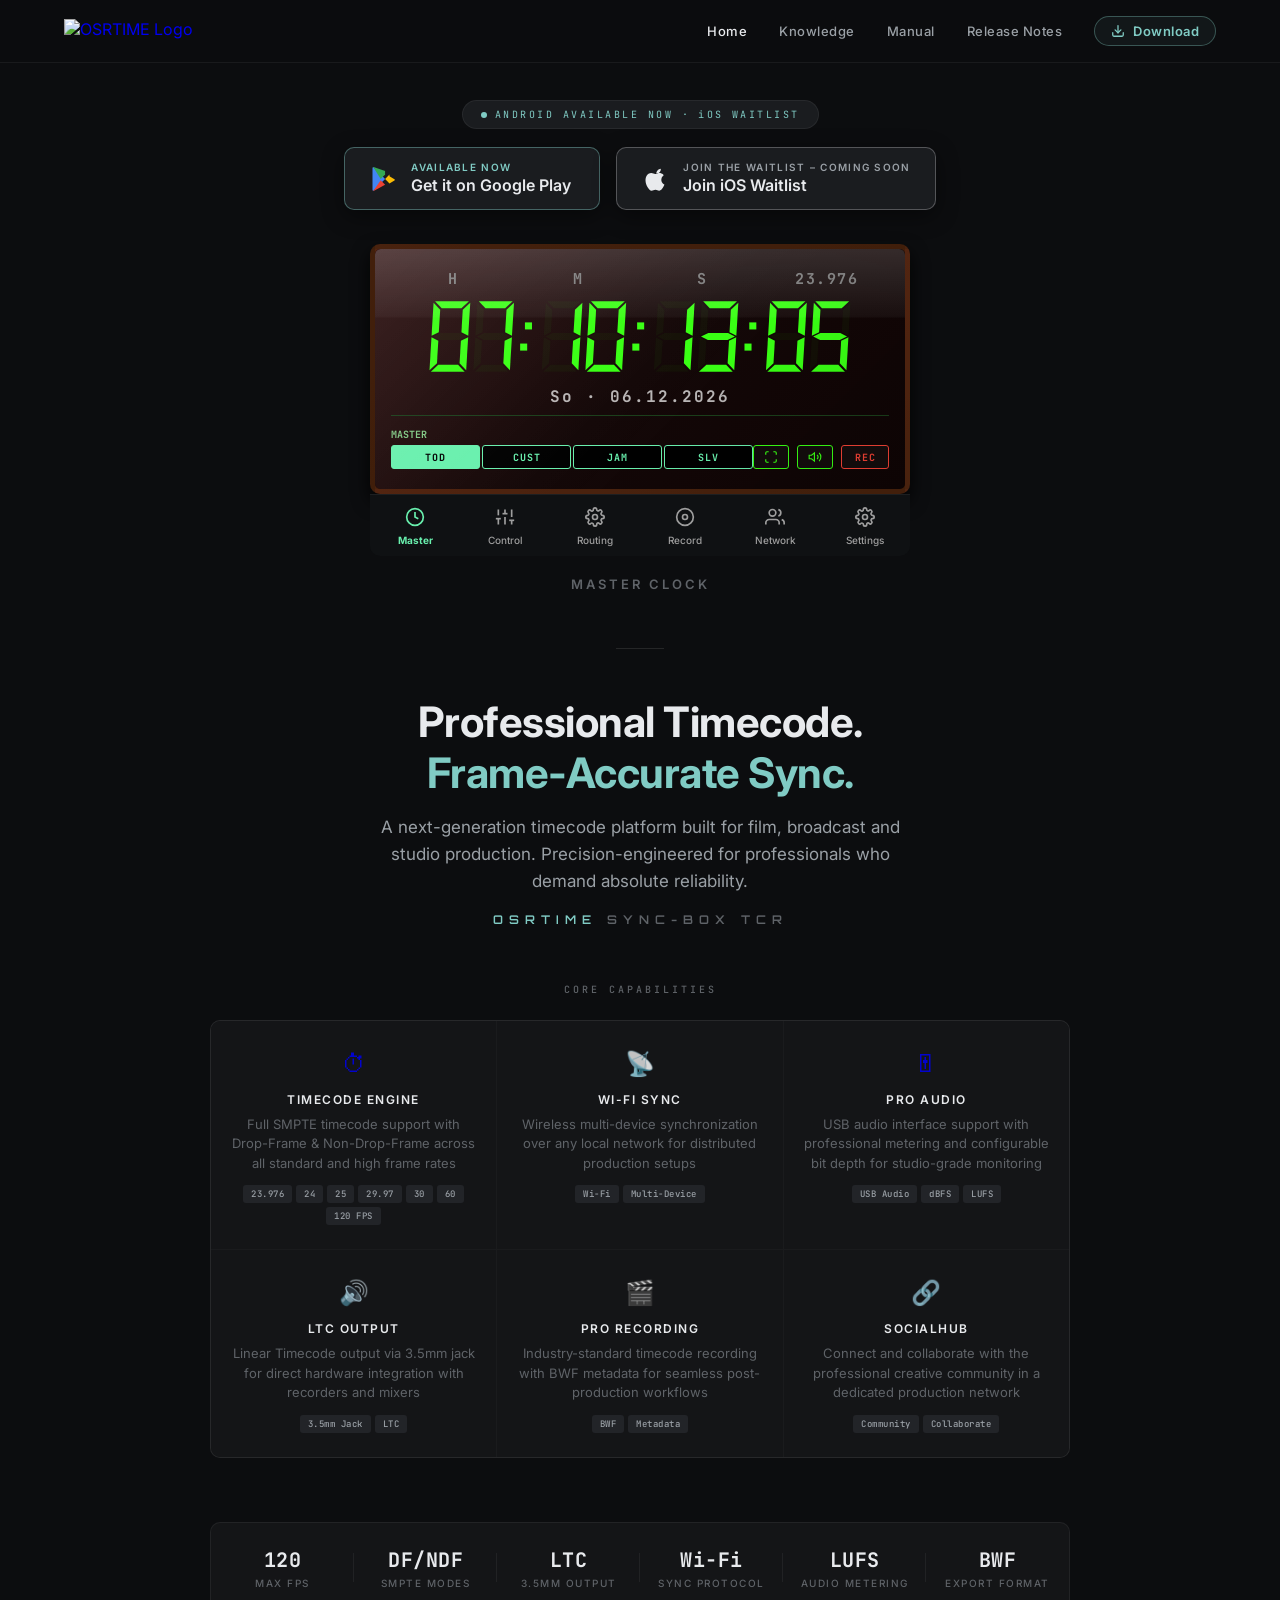
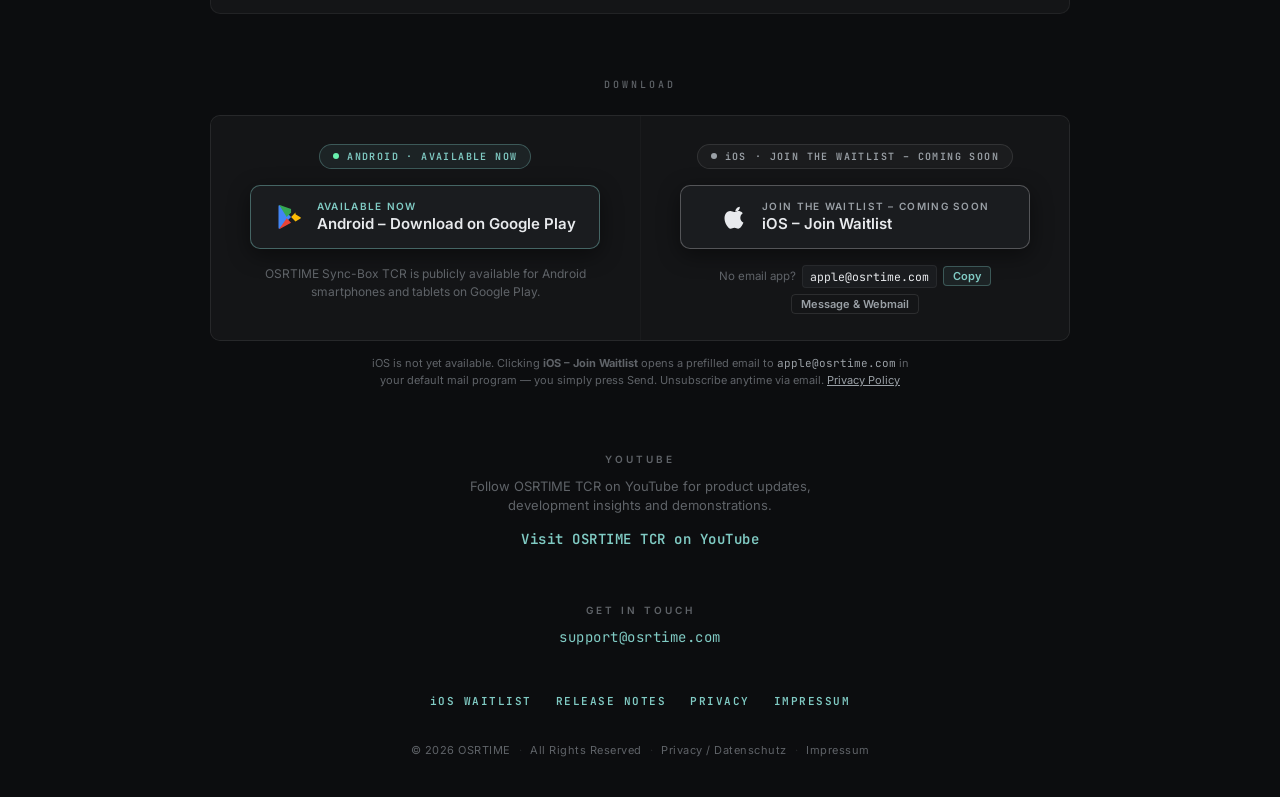
==== commit 848190d8: "feat: add Download nav section and unified iOS waitlist mailto with copy fallback" ====
--- a/index.html
+++ b/index.html
@@ -570,6 +570,263 @@
             color: var(--accent-cool);
         }
 
+        /* ── DOWNLOAD SECTION (#download) ── */
+        .download-section {
+            width: 100%;
+            max-width: 860px;
+            margin-bottom: 64px;
+            scroll-margin-top: 96px;
+            animation: fadeIn 0.8s ease-out 0.95s both;
+        }
+        .download-grid {
+            display: grid;
+            grid-template-columns: repeat(2, 1fr);
+            gap: 1px;
+            background: var(--border-subtle);
+            border: 1px solid var(--border-subtle);
+            border-radius: 10px;
+            overflow: hidden;
+        }
+        .download-card {
+            background: var(--surface-1);
+            padding: 28px 24px 26px;
+            display: flex;
+            flex-direction: column;
+            align-items: center;
+            text-align: center;
+            gap: 16px;
+        }
+        .download-pill {
+            display: inline-flex;
+            align-items: center;
+            gap: 8px;
+            padding: 5px 13px;
+            border-radius: 100px;
+            font-family: 'JetBrains Mono', monospace;
+            font-size: 10px;
+            font-weight: 600;
+            letter-spacing: 1.4px;
+            text-transform: uppercase;
+        }
+        .download-pill.android {
+            color: var(--accent-cool);
+            background: rgba(128, 203, 196, 0.08);
+            border: 1px solid rgba(128, 203, 196, 0.32);
+        }
+        .download-pill.ios {
+            color: var(--text-secondary);
+            background: rgba(255, 255, 255, 0.03);
+            border: 1px solid var(--border-medium);
+        }
+        .download-pill-dot {
+            width: 6px;
+            height: 6px;
+            border-radius: 50%;
+            flex-shrink: 0;
+        }
+        .download-pill.android .download-pill-dot {
+            background: var(--nav-selected);
+        }
+        .download-pill.ios .download-pill-dot {
+            background: var(--text-secondary);
+        }
+        .download-card .cta-badge {
+            width: 100%;
+            max-width: 350px;
+            justify-content: center;
+            padding: 15px 20px;
+        }
+        .download-card .cta-badge-store {
+            font-size: 15px;
+        }
+        .download-card-note {
+            font-size: 12px;
+            color: var(--text-muted);
+            line-height: 1.55;
+            max-width: 340px;
+        }
+        .download-fallback {
+            display: flex;
+            align-items: center;
+            justify-content: center;
+            flex-wrap: wrap;
+            gap: 6px;
+            font-size: 11.5px;
+            color: var(--text-muted);
+            line-height: 1.5;
+        }
+        .download-fallback code {
+            font-family: 'JetBrains Mono', monospace;
+            font-size: 11.5px;
+            color: var(--text-primary);
+            background: var(--surface-2);
+            border: 1px solid var(--border-subtle);
+            border-radius: 4px;
+            padding: 2px 7px;
+            user-select: all;
+        }
+        .inline-copy-btn,
+        .inline-modal-btn {
+            font-family: 'Inter', sans-serif;
+            font-size: 11px;
+            font-weight: 600;
+            color: var(--accent-cool);
+            background: rgba(128, 203, 196, 0.08);
+            border: 1px solid rgba(128, 203, 196, 0.32);
+            border-radius: 4px;
+            padding: 2px 9px;
+            cursor: pointer;
+            transition: background 0.2s ease, border-color 0.2s ease, color 0.2s ease;
+        }
+        .inline-copy-btn:hover,
+        .inline-modal-btn:hover {
+            background: rgba(128, 203, 196, 0.16);
+            border-color: var(--accent-cool);
+            color: var(--text-primary);
+        }
+        .inline-modal-btn {
+            color: var(--text-secondary);
+            background: transparent;
+            border-color: var(--border-medium);
+        }
+
+        /* ── iOS WAITLIST FALLBACK MODAL ── */
+        #ios-waitlist-modal {
+            display: none;
+            position: fixed;
+            inset: 0;
+            background: rgba(0, 0, 0, 0.85);
+            z-index: 10000;
+            align-items: center;
+            justify-content: center;
+            padding: 20px;
+            backdrop-filter: blur(6px);
+            -webkit-backdrop-filter: blur(6px);
+        }
+        #ios-waitlist-modal.open {
+            display: flex;
+        }
+        .waitlist-modal-inner {
+            background: var(--surface-1);
+            border: 1px solid var(--border-medium);
+            border-radius: 12px;
+            width: 100%;
+            max-width: 520px;
+            padding: 32px;
+            position: relative;
+            text-align: left;
+            animation: fadeSlideUp 0.25s ease-out forwards;
+            box-shadow: 0 24px 60px rgba(0, 0, 0, 0.75);
+        }
+        .waitlist-modal-close {
+            position: absolute;
+            top: 14px;
+            right: 18px;
+            background: transparent;
+            border: none;
+            color: var(--text-muted);
+            cursor: pointer;
+            font-size: 26px;
+            line-height: 1;
+            transition: color 0.2s ease;
+        }
+        .waitlist-modal-close:hover {
+            color: var(--text-primary);
+        }
+        .waitlist-modal-title {
+            font-family: 'Inter', sans-serif;
+            font-size: 19px;
+            font-weight: 700;
+            color: var(--text-primary);
+            margin-bottom: 10px;
+        }
+        .waitlist-modal-desc {
+            font-size: 13.5px;
+            color: var(--text-secondary);
+            line-height: 1.6;
+            margin-bottom: 14px;
+        }
+        .waitlist-modal-box {
+            background: var(--page-bg);
+            border: 1px solid var(--border-subtle);
+            border-radius: 8px;
+            padding: 12px 14px;
+            margin-bottom: 18px;
+            font-size: 12px;
+            color: var(--text-muted);
+            line-height: 1.6;
+        }
+        .waitlist-modal-box strong {
+            color: var(--text-secondary);
+        }
+        .waitlist-modal-email {
+            font-family: 'JetBrains Mono', monospace;
+            font-size: 14px;
+            font-weight: 700;
+            color: var(--text-primary);
+            user-select: all;
+        }
+        .waitlist-modal-pre {
+            margin-top: 8px;
+            padding-top: 8px;
+            border-top: 1px solid var(--border-subtle);
+            font-family: 'JetBrains Mono', monospace;
+            font-size: 11px;
+            color: var(--text-secondary);
+            white-space: pre-wrap;
+            line-height: 1.5;
+            user-select: all;
+        }
+        .waitlist-modal-actions {
+            display: grid;
+            grid-template-columns: repeat(2, 1fr);
+            gap: 10px;
+        }
+        .waitlist-btn-primary,
+        .waitlist-btn-secondary {
+            display: inline-flex;
+            justify-content: center;
+            align-items: center;
+            font-family: 'Inter', sans-serif;
+            font-size: 13px;
+            padding: 11px 14px;
+            border-radius: 6px;
+            text-decoration: none;
+            cursor: pointer;
+            transition: background 0.2s ease, border-color 0.2s ease, color 0.2s ease;
+        }
+        .waitlist-btn-primary {
+            background: var(--accent-cool);
+            border: 1px solid var(--accent-cool);
+            color: #0C0D0F;
+            font-weight: 700;
+        }
+        .waitlist-btn-primary:hover {
+            background: #a5d6d3;
+            border-color: #a5d6d3;
+        }
+        .waitlist-btn-secondary {
+            background: var(--surface-2);
+            border: 1px solid var(--border-medium);
+            color: var(--text-primary);
+            font-weight: 500;
+        }
+        .waitlist-btn-secondary:hover {
+            border-color: var(--accent-cool);
+            color: var(--accent-cool);
+        }
+        .waitlist-modal-foot {
+            margin-top: 14px;
+            font-size: 11px;
+            color: var(--text-muted);
+            text-align: center;
+            line-height: 1.5;
+        }
+        .waitlist-modal-foot a {
+            color: var(--text-secondary);
+            text-decoration: underline;
+        }
+
         /* ── SPECS ROW ── */
         .specs-section {
             width: 100%;
@@ -683,6 +940,9 @@
             .features-grid {
                 grid-template-columns: repeat(2, 1fr);
             }
+            .download-grid {
+                grid-template-columns: 1fr;
+            }
             .specs-row { flex-wrap: wrap; padding: 16px 0; }
             .spec-item { min-width: 33%; padding: 8px 0; }
             .spec-item::after { display: none; }
@@ -692,6 +952,11 @@
             .page-wrapper { padding: 100px 16px 32px; }
             .cta-pair { flex-direction: column; align-items: center; gap: 12px; width: 100%; }
             .cta-badge { width: 100%; max-width: 310px; min-width: 0; padding: 14px 22px; }
+            .download-card { padding: 24px 18px 22px; }
+            .download-card .cta-badge { max-width: 310px; padding: 14px 18px; }
+            .download-card .cta-badge-store { font-size: 14px; }
+            .waitlist-modal-inner { padding: 24px 18px; }
+            .waitlist-modal-actions { grid-template-columns: 1fr; }
             .clock-labels span { font-size: 12px; }
             .source-btn { font-size: 8px; height: 22px; }
             .clock-actions { gap: 4px; }
@@ -719,7 +984,7 @@
                 <a href="knowledge/" class="global-nav-link">Knowledge</a>
                 <a href="manual/" class="global-nav-link">Manual</a>
                 <a href="release-notes/" class="global-nav-link">Release Notes</a>
-                <a href="https://play.google.com/store/apps/details?id=com.worldtimecode.world_timecode" target="_blank" rel="noopener noreferrer" class="global-nav-link store-link" aria-label="Get OSRTIME Sync-Box TCR on Google Play"><svg viewBox="0 0 24 24" width="14" height="14" fill="none" aria-hidden="true"><path d="M3.609 1.814L13.792 12 3.61 22.186a.996.996 0 0 1-.61-.92V2.734a1 1 0 0 1 .609-.92z" fill="#4285F4"/><path d="M17.556 8.236l-3.764 3.764 3.764 3.764 4.243-2.404c.48-.272.48-.936 0-1.208l-4.243-2.404-.466.488h.466z" fill="#FBBC04"/><path d="M3.609 22.186a.996.996 0 0 0 .391.194l9.792-5.556-3.764-3.764L3.61 22.186z" fill="#EA4335"/><path d="M13.792 5.176L4 1.62a.996.996 0 0 0-.391.194L10.028 12l3.764-3.764v-3.06z" fill="#34A853"/></svg>Google Play</a>
+                <a href="#download" class="global-nav-link store-link" aria-label="Jump to Download section"><svg viewBox="0 0 24 24" width="14" height="14" stroke="currentColor" stroke-width="2.2" stroke-linecap="round" stroke-linejoin="round" fill="none" aria-hidden="true"><path d="M21 15v4a2 2 0 0 1-2 2H5a2 2 0 0 1-2-2v-4"/><polyline points="7 10 12 15 17 10"/><line x1="12" y1="15" x2="12" y2="3"/></svg>Download</a>
             </nav>
             <button class="mobile-menu-btn" aria-label="Open menu">
                 <svg viewBox="0 0 24 24" width="24" height="24" stroke="currentColor" stroke-width="2" stroke-linecap="round" stroke-linejoin="round" fill="none"><line x1="3" y1="12" x2="21" y2="12"></line><line x1="3" y1="6" x2="21" y2="6"></line><line x1="3" y1="18" x2="21" y2="18"></line></svg>
@@ -730,7 +995,7 @@
             <a href="knowledge/" class="global-nav-link">Knowledge</a>
             <a href="manual/" class="global-nav-link">Manual</a>
             <a href="release-notes/" class="global-nav-link">Release Notes</a>
-            <a href="https://play.google.com/store/apps/details?id=com.worldtimecode.world_timecode" target="_blank" rel="noopener noreferrer" class="global-nav-link store-link" aria-label="Get OSRTIME Sync-Box TCR on Google Play"><svg viewBox="0 0 24 24" width="14" height="14" fill="none" aria-hidden="true"><path d="M3.609 1.814L13.792 12 3.61 22.186a.996.996 0 0 1-.61-.92V2.734a1 1 0 0 1 .609-.92z" fill="#4285F4"/><path d="M17.556 8.236l-3.764 3.764 3.764 3.764 4.243-2.404c.48-.272.48-.936 0-1.208l-4.243-2.404-.466.488h.466z" fill="#FBBC04"/><path d="M3.609 22.186a.996.996 0 0 0 .391.194l9.792-5.556-3.764-3.764L3.61 22.186z" fill="#EA4335"/><path d="M13.792 5.176L4 1.62a.996.996 0 0 0-.391.194L10.028 12l3.764-3.764v-3.06z" fill="#34A853"/></svg>Google Play</a>
+            <a href="#download" class="global-nav-link store-link" aria-label="Jump to Download section"><svg viewBox="0 0 24 24" width="14" height="14" stroke="currentColor" stroke-width="2.2" stroke-linecap="round" stroke-linejoin="round" fill="none" aria-hidden="true"><path d="M21 15v4a2 2 0 0 1-2 2H5a2 2 0 0 1-2-2v-4"/><polyline points="7 10 12 15 17 10"/><line x1="12" y1="15" x2="12" y2="3"/></svg>Download</a>
         </div>
     </header>
 
@@ -744,7 +1009,7 @@
 
         <div style="width: 100%; margin-bottom: 34px; text-align: center; animation: fadeIn 0.8s ease-out 0.25s both;">
             <div class="cta-pair">
-                <a href="https://play.google.com/store/apps/details?id=com.worldtimecode.world_timecode" target="_blank" rel="noopener noreferrer" class="cta-badge cta-android" aria-label="Get OSRTIME Sync-Box TCR on Google Play – Available now">
+                <a href="https://play.google.com/store/apps/details?id=com.worldtimecode.world_timecode" target="_blank" rel="noopener noreferrer" class="cta-badge cta-android" aria-label="Android Available Now – Get OSRTIME Sync-Box TCR on Google Play">
                     <svg class="cta-badge-icon" viewBox="0 0 24 24" fill="none" aria-hidden="true">
                         <path d="M3.609 1.814L13.792 12 3.61 22.186a.996.996 0 0 1-.61-.92V2.734a1 1 0 0 1 .609-.92z" fill="#4285F4"/>
                         <path d="M17.556 8.236l-3.764 3.764 3.764 3.764 4.243-2.404c.48-.272.48-.936 0-1.208l-4.243-2.404-.466.488h.466z" fill="#FBBC04"/>
@@ -752,16 +1017,16 @@
                         <path d="M13.792 5.176L4 1.62a.996.996 0 0 0-.391.194L10.028 12l3.764-3.764v-3.06z" fill="#34A853"/>
                     </svg>
                     <div class="cta-badge-text">
-                        <div class="cta-badge-label">Available now</div>
+                        <div class="cta-badge-label">Available Now</div>
                         <div class="cta-badge-store">Get it on Google Play</div>
                     </div>
                 </a>
-                <a href="mailto:apple@osrtime.com?subject=OSRTIME%20iOS%20Waitlist%20%E2%80%93%20Notification%20Request&amp;body=Hello%20OSRTIME%20Team%2C%0D%0A%0D%0AI%20would%20like%20to%20join%20the%20OSRTIME%20iOS%20notification%20list%20and%20receive%20an%20email%20if%20OSRTIME%20Sync-Box%20TCR%20becomes%20available%20for%20iOS.%0D%0A%0D%0AI%20understand%20that%20an%20iOS%20release%20has%20not%20yet%20been%20confirmed.%0D%0A%0D%0ABest%20regards" class="cta-badge cta-ios" aria-label="Join iOS Waitlist – iOS not yet available, request email notification">
+                <a href="mailto:apple@osrtime.com?subject=OSRTIME%20iOS%20Waitlist%20%E2%80%93%20Registration%20Request&amp;body=Hello%20OSRTIME%20Team%2C%0D%0A%0D%0AI%20would%20like%20to%20join%20the%20OSRTIME%20iOS%20Waitlist%20and%20receive%20an%20email%20notification%20when%20the%20iOS%20version%20becomes%20available.%0D%0A%0D%0APlease%20add%20my%20email%20address%20to%20the%20notification%20list.%0D%0A%0D%0ABest%20regards" class="cta-badge cta-ios js-ios-waitlist" aria-label="Join iOS Waitlist – Coming Soon, opens prefilled email to apple@osrtime.com">
                     <svg class="cta-badge-icon" viewBox="0 0 24 24" fill="none" aria-hidden="true">
                         <path d="M18.71 19.5c-.83 1.24-1.71 2.45-3.05 2.47-1.34.03-1.77-.79-3.29-.79-1.53 0-2 .77-3.27.82-1.31.05-2.3-1.32-3.14-2.53C4.25 17 2.94 12.45 4.7 9.39c.87-1.52 2.43-2.48 4.12-2.51 1.28-.02 2.5.87 3.29.87.78 0 2.26-1.07 3.81-.91.65.03 2.47.26 3.64 1.98-.09.06-2.17 1.28-2.15 3.81.03 3.02 2.65 4.03 2.68 4.04-.03.07-.42 1.44-1.38 2.83zM15.96 6.32c.67-.81 1.12-1.94 1-3.07-.96.04-2.13.64-2.82 1.45-.61.7-1.15 1.85-.99 2.95 1.08.08 2.14-.52 2.81-1.33z" fill="#E8EAED"/>
                     </svg>
                     <div class="cta-badge-text">
-                        <div class="cta-badge-label"><span style="text-transform: none;">iOS</span> &ndash; Not yet available</div>
+                        <div class="cta-badge-label">Join the Waitlist &ndash; Coming Soon</div>
                         <div class="cta-badge-store">Join iOS Waitlist</div>
                     </div>
                 </a>
@@ -951,35 +1216,57 @@
             </div>
         </div>
 
-        <!-- Platform Availability: Android Download & iOS Notification List -->
-        <div class="cta-section" id="platform-availability">
-            <div class="cta-pair">
-                <a href="https://play.google.com/store/apps/details?id=com.worldtimecode.world_timecode" target="_blank" rel="noopener noreferrer" class="cta-badge cta-android" aria-label="Get OSRTIME Sync-Box TCR on Google Play – Available now">
-                    <svg class="cta-badge-icon" viewBox="0 0 24 24" fill="none" aria-hidden="true">
-                        <path d="M3.609 1.814L13.792 12 3.61 22.186a.996.996 0 0 1-.61-.92V2.734a1 1 0 0 1 .609-.92z" fill="#4285F4"/>
-                        <path d="M17.556 8.236l-3.764 3.764 3.764 3.764 4.243-2.404c.48-.272.48-.936 0-1.208l-4.243-2.404-.466.488h.466z" fill="#FBBC04"/>
-                        <path d="M3.609 22.186a.996.996 0 0 0 .391.194l9.792-5.556-3.764-3.764L3.61 22.186z" fill="#EA4335"/>
-                        <path d="M13.792 5.176L4 1.62a.996.996 0 0 0-.391.194L10.028 12l3.764-3.764v-3.06z" fill="#34A853"/>
-                    </svg>
-                    <div class="cta-badge-text">
-                        <div class="cta-badge-label">Available now</div>
-                        <div class="cta-badge-store">Get it on Google Play</div>
+        <!-- Download & Platform Availability (#download) -->
+        <section class="download-section" id="download" aria-labelledby="download-heading">
+            <div class="features-label" id="download-heading">Download</div>
+            <div class="download-grid">
+                <div class="download-card">
+                    <div class="download-pill android">
+                        <span class="download-pill-dot"></span>
+                        Android &middot; Available Now
                     </div>
-                </a>
-                <a href="mailto:apple@osrtime.com?subject=OSRTIME%20iOS%20Waitlist%20%E2%80%93%20Notification%20Request&amp;body=Hello%20OSRTIME%20Team%2C%0D%0A%0D%0AI%20would%20like%20to%20join%20the%20OSRTIME%20iOS%20notification%20list%20and%20receive%20an%20email%20if%20OSRTIME%20Sync-Box%20TCR%20becomes%20available%20for%20iOS.%0D%0A%0D%0AI%20understand%20that%20an%20iOS%20release%20has%20not%20yet%20been%20confirmed.%0D%0A%0D%0ABest%20regards" class="cta-badge cta-ios" aria-label="Join iOS Waitlist – iOS not yet available, request email notification">
-                    <svg class="cta-badge-icon" viewBox="0 0 24 24" fill="none" aria-hidden="true">
-                        <path d="M18.71 19.5c-.83 1.24-1.71 2.45-3.05 2.47-1.34.03-1.77-.79-3.29-.79-1.53 0-2 .77-3.27.82-1.31.05-2.3-1.32-3.14-2.53C4.25 17 2.94 12.45 4.7 9.39c.87-1.52 2.43-2.48 4.12-2.51 1.28-.02 2.5.87 3.29.87.78 0 2.26-1.07 3.81-.91.65.03 2.47.26 3.64 1.98-.09.06-2.17 1.28-2.15 3.81.03 3.02 2.65 4.03 2.68 4.04-.03.07-.42 1.44-1.38 2.83zM15.96 6.32c.67-.81 1.12-1.94 1-3.07-.96.04-2.13.64-2.82 1.45-.61.7-1.15 1.85-.99 2.95 1.08.08 2.14-.52 2.81-1.33z" fill="#E8EAED"/>
-                    </svg>
-                    <div class="cta-badge-text">
-                        <div class="cta-badge-label"><span style="text-transform: none;">iOS</span> &ndash; Not yet available</div>
-                        <div class="cta-badge-store">Join iOS Waitlist</div>
+                    <a href="https://play.google.com/store/apps/details?id=com.worldtimecode.world_timecode" target="_blank" rel="noopener noreferrer" class="cta-badge cta-android" aria-label="Android – Download on Google Play (Available Now)">
+                        <svg class="cta-badge-icon" viewBox="0 0 24 24" fill="none" aria-hidden="true">
+                            <path d="M3.609 1.814L13.792 12 3.61 22.186a.996.996 0 0 1-.61-.92V2.734a1 1 0 0 1 .609-.92z" fill="#4285F4"/>
+                            <path d="M17.556 8.236l-3.764 3.764 3.764 3.764 4.243-2.404c.48-.272.48-.936 0-1.208l-4.243-2.404-.466.488h.466z" fill="#FBBC04"/>
+                            <path d="M3.609 22.186a.996.996 0 0 0 .391.194l9.792-5.556-3.764-3.764L3.61 22.186z" fill="#EA4335"/>
+                            <path d="M13.792 5.176L4 1.62a.996.996 0 0 0-.391.194L10.028 12l3.764-3.764v-3.06z" fill="#34A853"/>
+                        </svg>
+                        <div class="cta-badge-text">
+                            <div class="cta-badge-label">Available Now</div>
+                            <div class="cta-badge-store">Android &ndash; Download on Google Play</div>
+                        </div>
+                    </a>
+                    <div class="download-card-note">
+                        OSRTIME Sync-Box TCR is publicly available for Android smartphones and tablets on Google Play.
                     </div>
-                </a>
+                </div>
+                <div class="download-card">
+                    <div class="download-pill ios">
+                        <span class="download-pill-dot"></span>
+                        <span style="text-transform: none;">iOS</span> &middot; Join the Waitlist &ndash; Coming Soon
+                    </div>
+                    <a href="mailto:apple@osrtime.com?subject=OSRTIME%20iOS%20Waitlist%20%E2%80%93%20Registration%20Request&amp;body=Hello%20OSRTIME%20Team%2C%0D%0A%0D%0AI%20would%20like%20to%20join%20the%20OSRTIME%20iOS%20Waitlist%20and%20receive%20an%20email%20notification%20when%20the%20iOS%20version%20becomes%20available.%0D%0A%0D%0APlease%20add%20my%20email%20address%20to%20the%20notification%20list.%0D%0A%0D%0ABest%20regards" class="cta-badge cta-ios js-ios-waitlist" aria-label="iOS – Join Waitlist (Coming Soon, opens prefilled email to apple@osrtime.com)">
+                        <svg class="cta-badge-icon" viewBox="0 0 24 24" fill="none" aria-hidden="true">
+                            <path d="M18.71 19.5c-.83 1.24-1.71 2.45-3.05 2.47-1.34.03-1.77-.79-3.29-.79-1.53 0-2 .77-3.27.82-1.31.05-2.3-1.32-3.14-2.53C4.25 17 2.94 12.45 4.7 9.39c.87-1.52 2.43-2.48 4.12-2.51 1.28-.02 2.5.87 3.29.87.78 0 2.26-1.07 3.81-.91.65.03 2.47.26 3.64 1.98-.09.06-2.17 1.28-2.15 3.81.03 3.02 2.65 4.03 2.68 4.04-.03.07-.42 1.44-1.38 2.83zM15.96 6.32c.67-.81 1.12-1.94 1-3.07-.96.04-2.13.64-2.82 1.45-.61.7-1.15 1.85-.99 2.95 1.08.08 2.14-.52 2.81-1.33z" fill="#E8EAED"/>
+                        </svg>
+                        <div class="cta-badge-text">
+                            <div class="cta-badge-label">Join the Waitlist &ndash; Coming Soon</div>
+                            <div class="cta-badge-store">iOS &ndash; Join Waitlist</div>
+                        </div>
+                    </a>
+                    <div class="download-fallback">
+                        <span>No email app?</span>
+                        <code>apple@osrtime.com</code>
+                        <button type="button" class="inline-copy-btn" data-copy-text="apple@osrtime.com" aria-label="Copy apple@osrtime.com">Copy</button>
+                        <button type="button" class="inline-modal-btn" id="btn-open-waitlist-helper">Message &amp; Webmail</button>
+                    </div>
+                </div>
             </div>
-            <div class="cta-subnote">
-                iOS Waitlist opens a prefilled email to <code>apple@osrtime.com</code> in your mail app &mdash; sent by you, with no confirmed iOS release date. Unsubscribe anytime via email. <a href="beta/#ios-waitlist">Webmail &amp; Details</a> &middot; <a href="privacy/#ios-waitlist">Privacy Policy</a>
+            <div class="cta-subnote" style="text-align: center;">
+                iOS is not yet available. Clicking <strong>iOS &ndash; Join Waitlist</strong> opens a prefilled email to <code>apple@osrtime.com</code> in your default mail program &mdash; you simply press Send. Unsubscribe anytime via email. <a href="privacy/#ios-waitlist">Privacy Policy</a>
             </div>
-        </div>
+        </section>
 
         <!-- YouTube -->
         <div class="contact-section" style="margin-bottom: 56px;">
@@ -996,7 +1283,7 @@
 
         <!-- Secondary Navigation -->
         <div style="display: flex; gap: 24px; justify-content: center; flex-wrap: wrap; margin-bottom: 32px; animation: fadeIn 0.8s ease-out 1.05s both;">
-            <a href="beta/#ios-waitlist" class="contact-link" style="font-size: 11px; text-transform: uppercase; letter-spacing: 1.5px; font-weight: 600; text-decoration: none;"><span style="text-transform: none;">iOS</span> Waitlist</a>
+            <a href="mailto:apple@osrtime.com?subject=OSRTIME%20iOS%20Waitlist%20%E2%80%93%20Registration%20Request&amp;body=Hello%20OSRTIME%20Team%2C%0D%0A%0D%0AI%20would%20like%20to%20join%20the%20OSRTIME%20iOS%20Waitlist%20and%20receive%20an%20email%20notification%20when%20the%20iOS%20version%20becomes%20available.%0D%0A%0D%0APlease%20add%20my%20email%20address%20to%20the%20notification%20list.%0D%0A%0D%0ABest%20regards" class="contact-link js-ios-waitlist" style="font-size: 11px; text-transform: uppercase; letter-spacing: 1.5px; font-weight: 600; text-decoration: none;"><span style="text-transform: none;">iOS</span> Waitlist</a>
             <a href="/release-notes/" class="contact-link" style="font-size: 11px; text-transform: uppercase; letter-spacing: 1.5px; font-weight: 600; text-decoration: none;">Release Notes</a>
             <a href="/privacy/" class="contact-link" style="font-size: 11px; text-transform: uppercase; letter-spacing: 1.5px; font-weight: 600; text-decoration: none;">Privacy</a>
             <a href="https://mein.online-impressum.de/hardwarestream/" target="_blank" rel="noopener noreferrer" class="contact-link" style="font-size: 11px; text-transform: uppercase; letter-spacing: 1.5px; font-weight: 600; text-decoration: none;">Impressum</a>
@@ -1231,6 +1518,140 @@
 
     })();
     </script>
+    <!-- ═══════════════════════════════════════════
+         iOS WAITLIST FALLBACK MODAL
+         ═══════════════════════════════════════════ -->
+    <div id="ios-waitlist-modal" role="dialog" aria-modal="true" aria-labelledby="ios-waitlist-modal-title">
+        <div class="waitlist-modal-inner">
+            <button type="button" class="waitlist-modal-close" id="btn-close-waitlist-modal" aria-label="Close dialog">&times;</button>
+            <div class="waitlist-modal-title" id="ios-waitlist-modal-title">OSRTIME iOS Waitlist</div>
+            <p class="waitlist-modal-desc">
+                Your configured email program should open with a prefilled waitlist request. If no email app opened on this device, copy the address and text below or open Gmail in your browser:
+            </p>
+            <div class="waitlist-modal-box">
+                <div><strong>To:</strong> <span class="waitlist-modal-email">apple@osrtime.com</span></div>
+                <div><strong>Subject:</strong> OSRTIME iOS Waitlist &ndash; Registration Request</div>
+                <div class="waitlist-modal-pre">Hello OSRTIME Team,
+
+I would like to join the OSRTIME iOS Waitlist and receive an email notification when the iOS version becomes available.
+
+Please add my email address to the notification list.
+
+Best regards</div>
+            </div>
+            <div class="waitlist-modal-actions">
+                <button type="button" class="waitlist-btn-primary" id="btn-modal-copy-email" data-copy-text="apple@osrtime.com">Copy Email Address</button>
+                <button type="button" class="waitlist-btn-secondary" id="btn-modal-copy-msg">Copy Subject &amp; Text</button>
+                <a href="mailto:apple@osrtime.com?subject=OSRTIME%20iOS%20Waitlist%20%E2%80%93%20Registration%20Request&amp;body=Hello%20OSRTIME%20Team%2C%0D%0A%0D%0AI%20would%20like%20to%20join%20the%20OSRTIME%20iOS%20Waitlist%20and%20receive%20an%20email%20notification%20when%20the%20iOS%20version%20becomes%20available.%0D%0A%0D%0APlease%20add%20my%20email%20address%20to%20the%20notification%20list.%0D%0A%0D%0ABest%20regards" class="waitlist-btn-secondary">Open Email App</a>
+                <a href="https://mail.google.com/mail/?view=cm&amp;fs=1&amp;to=apple@osrtime.com&amp;su=OSRTIME%20iOS%20Waitlist%20%E2%80%93%20Registration%20Request&amp;body=Hello%20OSRTIME%20Team%2C%0A%0AI%20would%20like%20to%20join%20the%20OSRTIME%20iOS%20Waitlist%20and%20receive%20an%20email%20notification%20when%20the%20iOS%20version%20becomes%20available.%0A%0APlease%20add%20my%20email%20address%20to%20the%20notification%20list.%0A%0ABest%20regards" target="_blank" rel="noopener noreferrer" class="waitlist-btn-secondary">Open in Gmail</a>
+            </div>
+            <div class="waitlist-modal-foot">
+                Nothing is sent automatically by this website &mdash; your email is only sent when you submit it in your mail client. <a href="privacy/#ios-waitlist">Privacy Policy</a>
+            </div>
+        </div>
+    </div>
+
     <script src="assets/js/global-header.js"></script>
+    <script>
+    (function () {
+        'use strict';
+        const modal = document.getElementById('ios-waitlist-modal');
+        const btnClose = document.getElementById('btn-close-waitlist-modal');
+        const btnHelper = document.getElementById('btn-open-waitlist-helper');
+        const btnCopyMsg = document.getElementById('btn-modal-copy-msg');
+
+        const FULL_TEMPLATE =
+            'Subject: OSRTIME iOS Waitlist – Registration Request\r\n\r\n' +
+            'Hello OSRTIME Team,\r\n\r\n' +
+            'I would like to join the OSRTIME iOS Waitlist and receive an email notification when the iOS version becomes available.\r\n\r\n' +
+            'Please add my email address to the notification list.\r\n\r\n' +
+            'Best regards';
+
+        function openModal() {
+            if (!modal) return;
+            modal.classList.add('open');
+            document.body.style.overflow = 'hidden';
+        }
+
+        function closeModal() {
+            if (!modal) return;
+            modal.classList.remove('open');
+            document.body.style.overflow = '';
+        }
+
+        function copyWithFeedback(btn, text) {
+            function markDone() {
+                const orig = btn.getAttribute('data-orig-label') || btn.textContent;
+                btn.setAttribute('data-orig-label', orig);
+                btn.textContent = 'Copied!';
+                setTimeout(function () {
+                    btn.textContent = orig;
+                }, 2000);
+            }
+            if (navigator.clipboard && navigator.clipboard.writeText) {
+                navigator.clipboard.writeText(text).then(markDone).catch(function () {
+                    fallbackCopy(text, markDone);
+                });
+            } else {
+                fallbackCopy(text, markDone);
+            }
+        }
+
+        function fallbackCopy(text, cb) {
+            const ta = document.createElement('textarea');
+            ta.value = text;
+            ta.setAttribute('readonly', '');
+            ta.style.position = 'fixed';
+            ta.style.opacity = '0';
+            document.body.appendChild(ta);
+            ta.select();
+            try { document.execCommand('copy'); if (cb) cb(); } catch (e) {}
+            document.body.removeChild(ta);
+        }
+
+        document.querySelectorAll('.js-ios-waitlist').forEach(function (link) {
+            link.addEventListener('auxclick', function (e) {
+                if (e.button === 1) {
+                    e.preventDefault();
+                    openModal();
+                }
+            });
+            link.addEventListener('click', function (e) {
+                if (e.ctrlKey || e.metaKey || e.shiftKey) {
+                    e.preventDefault();
+                    window.location.href = link.href;
+                }
+                setTimeout(openModal, 120);
+            });
+        });
+
+        if (btnHelper) btnHelper.addEventListener('click', openModal);
+        if (btnClose) btnClose.addEventListener('click', closeModal);
+
+        if (modal) {
+            modal.addEventListener('click', function (e) {
+                if (e.target === modal) closeModal();
+            });
+        }
+
+        document.addEventListener('keydown', function (e) {
+            if (e.key === 'Escape' && modal && modal.classList.contains('open')) {
+                closeModal();
+            }
+        });
+
+        document.querySelectorAll('[data-copy-text]').forEach(function (btn) {
+            btn.addEventListener('click', function () {
+                copyWithFeedback(btn, btn.getAttribute('data-copy-text'));
+            });
+        });
+
+        if (btnCopyMsg) {
+            btnCopyMsg.addEventListener('click', function () {
+                copyWithFeedback(btnCopyMsg, FULL_TEMPLATE);
+            });
+        }
+    })();
+    </script>
 </body>
 </html>
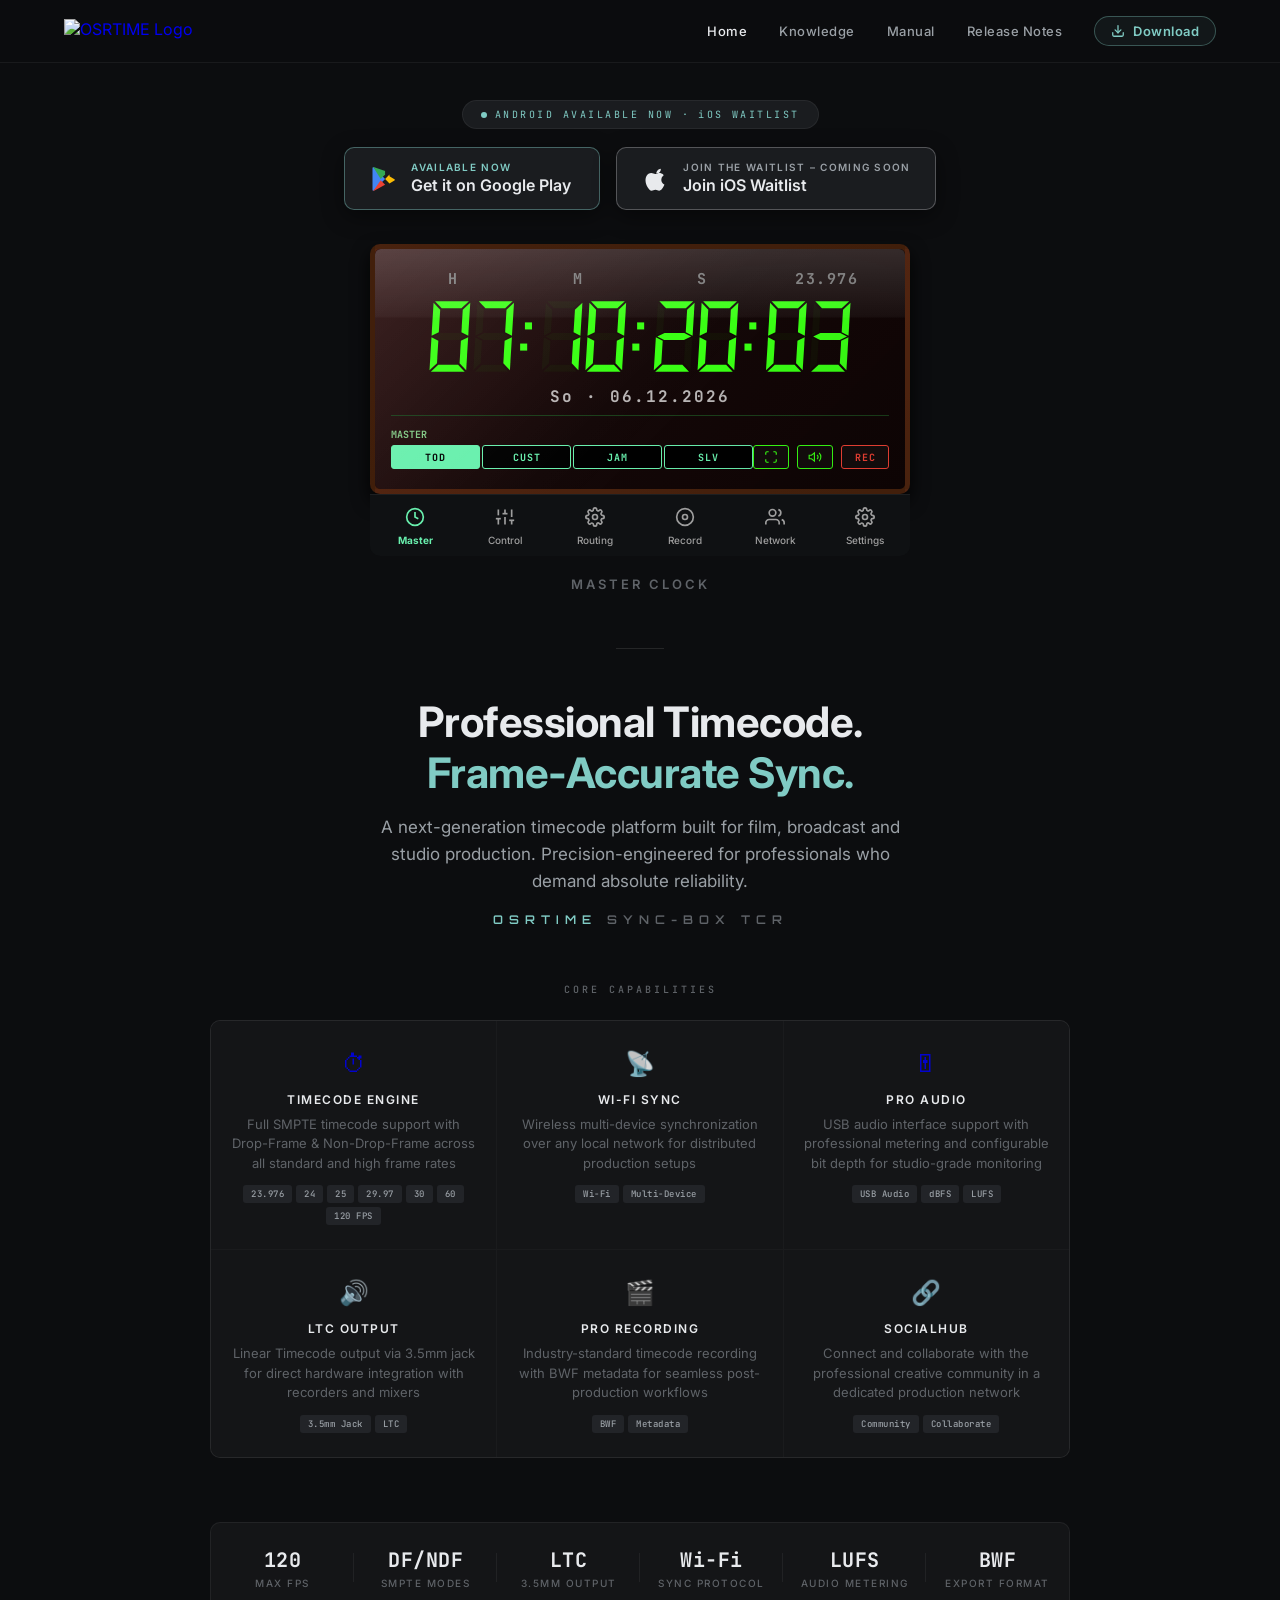
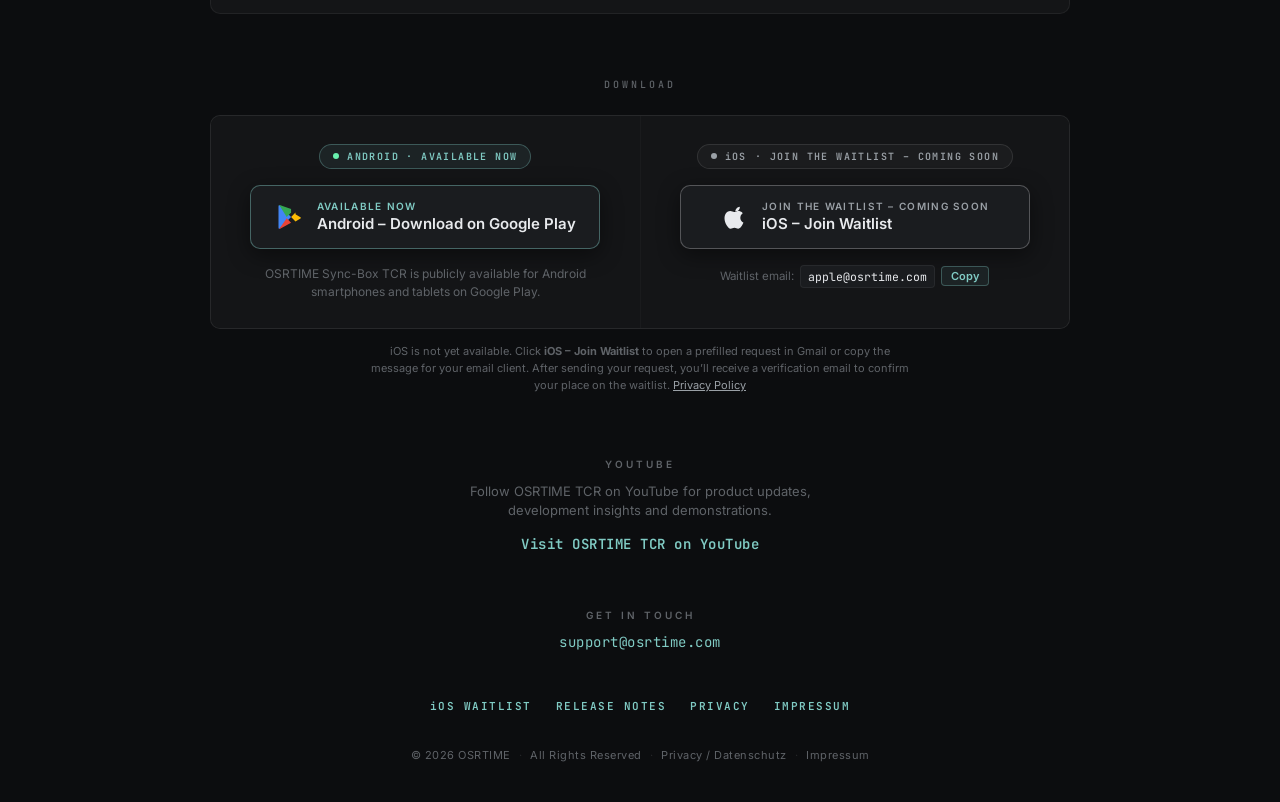
==== commit 43e5157d: "fix: open iOS waitlist modal without triggering OS mailto dialog" ====
--- a/index.html
+++ b/index.html
@@ -495,6 +495,7 @@
             align-items: center;
             gap: 14px;
             min-width: 256px;
+            font-family: inherit;
             background: var(--surface-2);
             border: 1px solid rgba(128, 203, 196, 0.42);
             border-radius: 10px;
@@ -730,7 +731,24 @@
             line-height: 1;
             transition: color 0.2s ease;
         }
+        .waitlist-modal-close {
+            width: 32px;
+            height: 32px;
+            display: inline-flex;
+            align-items: center;
+            justify-content: center;
+            padding: 0;
+            border-radius: 6px;
+        }
         .waitlist-modal-close:hover {
+            color: var(--text-primary);
+        }
+        .waitlist-modal-close:focus {
+            outline: none;
+        }
+        .waitlist-modal-close:focus-visible {
+            outline: 2px solid var(--accent-cool);
+            outline-offset: 2px;
             color: var(--text-primary);
         }
         .waitlist-modal-title {
@@ -777,6 +795,16 @@
             line-height: 1.5;
             user-select: all;
         }
+        .waitlist-modal-verify {
+            font-size: 12.5px;
+            color: var(--text-secondary);
+            background: rgba(128, 203, 196, 0.06);
+            border-left: 3px solid var(--accent-cool);
+            border-radius: 0 6px 6px 0;
+            padding: 10px 13px;
+            margin-bottom: 18px;
+            line-height: 1.55;
+        }
         .waitlist-modal-actions {
             display: grid;
             grid-template-columns: repeat(2, 1fr);
@@ -787,6 +815,7 @@
             display: inline-flex;
             justify-content: center;
             align-items: center;
+            gap: 8px;
             font-family: 'Inter', sans-serif;
             font-size: 13px;
             padding: 11px 14px;
@@ -794,6 +823,11 @@
             text-decoration: none;
             cursor: pointer;
             transition: background 0.2s ease, border-color 0.2s ease, color 0.2s ease;
+        }
+        .waitlist-btn-full {
+            grid-column: 1 / -1;
+            padding: 13px 16px;
+            font-size: 14px;
         }
         .waitlist-btn-primary {
             background: var(--accent-cool);
@@ -1021,7 +1055,7 @@
                         <div class="cta-badge-store">Get it on Google Play</div>
                     </div>
                 </a>
-                <a href="mailto:apple@osrtime.com?subject=OSRTIME%20iOS%20Waitlist%20%E2%80%93%20Registration%20Request&amp;body=Hello%20OSRTIME%20Team%2C%0D%0A%0D%0AI%20would%20like%20to%20join%20the%20OSRTIME%20iOS%20Waitlist%20and%20receive%20an%20email%20notification%20when%20the%20iOS%20version%20becomes%20available.%0D%0A%0D%0APlease%20add%20my%20email%20address%20to%20the%20notification%20list.%0D%0A%0D%0ABest%20regards" class="cta-badge cta-ios js-ios-waitlist" aria-label="Join iOS Waitlist – Coming Soon, opens prefilled email to apple@osrtime.com">
+                <button type="button" class="cta-badge cta-ios js-ios-waitlist" aria-haspopup="dialog" aria-controls="ios-waitlist-modal" aria-label="Join iOS Waitlist – Coming Soon">
                     <svg class="cta-badge-icon" viewBox="0 0 24 24" fill="none" aria-hidden="true">
                         <path d="M18.71 19.5c-.83 1.24-1.71 2.45-3.05 2.47-1.34.03-1.77-.79-3.29-.79-1.53 0-2 .77-3.27.82-1.31.05-2.3-1.32-3.14-2.53C4.25 17 2.94 12.45 4.7 9.39c.87-1.52 2.43-2.48 4.12-2.51 1.28-.02 2.5.87 3.29.87.78 0 2.26-1.07 3.81-.91.65.03 2.47.26 3.64 1.98-.09.06-2.17 1.28-2.15 3.81.03 3.02 2.65 4.03 2.68 4.04-.03.07-.42 1.44-1.38 2.83zM15.96 6.32c.67-.81 1.12-1.94 1-3.07-.96.04-2.13.64-2.82 1.45-.61.7-1.15 1.85-.99 2.95 1.08.08 2.14-.52 2.81-1.33z" fill="#E8EAED"/>
                     </svg>
@@ -1029,7 +1063,7 @@
                         <div class="cta-badge-label">Join the Waitlist &ndash; Coming Soon</div>
                         <div class="cta-badge-store">Join iOS Waitlist</div>
                     </div>
-                </a>
+                </button>
             </div>
         </div>
 
@@ -1246,7 +1280,7 @@
                         <span class="download-pill-dot"></span>
                         <span style="text-transform: none;">iOS</span> &middot; Join the Waitlist &ndash; Coming Soon
                     </div>
-                    <a href="mailto:apple@osrtime.com?subject=OSRTIME%20iOS%20Waitlist%20%E2%80%93%20Registration%20Request&amp;body=Hello%20OSRTIME%20Team%2C%0D%0A%0D%0AI%20would%20like%20to%20join%20the%20OSRTIME%20iOS%20Waitlist%20and%20receive%20an%20email%20notification%20when%20the%20iOS%20version%20becomes%20available.%0D%0A%0D%0APlease%20add%20my%20email%20address%20to%20the%20notification%20list.%0D%0A%0D%0ABest%20regards" class="cta-badge cta-ios js-ios-waitlist" aria-label="iOS – Join Waitlist (Coming Soon, opens prefilled email to apple@osrtime.com)">
+                    <button type="button" class="cta-badge cta-ios js-ios-waitlist" aria-haspopup="dialog" aria-controls="ios-waitlist-modal" aria-label="iOS – Join Waitlist (Coming Soon)">
                         <svg class="cta-badge-icon" viewBox="0 0 24 24" fill="none" aria-hidden="true">
                             <path d="M18.71 19.5c-.83 1.24-1.71 2.45-3.05 2.47-1.34.03-1.77-.79-3.29-.79-1.53 0-2 .77-3.27.82-1.31.05-2.3-1.32-3.14-2.53C4.25 17 2.94 12.45 4.7 9.39c.87-1.52 2.43-2.48 4.12-2.51 1.28-.02 2.5.87 3.29.87.78 0 2.26-1.07 3.81-.91.65.03 2.47.26 3.64 1.98-.09.06-2.17 1.28-2.15 3.81.03 3.02 2.65 4.03 2.68 4.04-.03.07-.42 1.44-1.38 2.83zM15.96 6.32c.67-.81 1.12-1.94 1-3.07-.96.04-2.13.64-2.82 1.45-.61.7-1.15 1.85-.99 2.95 1.08.08 2.14-.52 2.81-1.33z" fill="#E8EAED"/>
                         </svg>
@@ -1254,17 +1288,16 @@
                             <div class="cta-badge-label">Join the Waitlist &ndash; Coming Soon</div>
                             <div class="cta-badge-store">iOS &ndash; Join Waitlist</div>
                         </div>
-                    </a>
+                    </button>
                     <div class="download-fallback">
-                        <span>No email app?</span>
+                        <span>Waitlist email:</span>
                         <code>apple@osrtime.com</code>
                         <button type="button" class="inline-copy-btn" data-copy-text="apple@osrtime.com" aria-label="Copy apple@osrtime.com">Copy</button>
-                        <button type="button" class="inline-modal-btn" id="btn-open-waitlist-helper">Message &amp; Webmail</button>
                     </div>
                 </div>
             </div>
             <div class="cta-subnote" style="text-align: center;">
-                iOS is not yet available. Clicking <strong>iOS &ndash; Join Waitlist</strong> opens a prefilled email to <code>apple@osrtime.com</code> in your default mail program &mdash; you simply press Send. Unsubscribe anytime via email. <a href="privacy/#ios-waitlist">Privacy Policy</a>
+                iOS is not yet available. Click <strong>iOS &ndash; Join Waitlist</strong> to open a prefilled request in Gmail or copy the message for your email client. After sending your request, you&rsquo;ll receive a verification email to confirm your place on the waitlist. <a href="privacy/#ios-waitlist">Privacy Policy</a>
             </div>
         </section>
 
@@ -1283,7 +1316,7 @@
 
         <!-- Secondary Navigation -->
         <div style="display: flex; gap: 24px; justify-content: center; flex-wrap: wrap; margin-bottom: 32px; animation: fadeIn 0.8s ease-out 1.05s both;">
-            <a href="mailto:apple@osrtime.com?subject=OSRTIME%20iOS%20Waitlist%20%E2%80%93%20Registration%20Request&amp;body=Hello%20OSRTIME%20Team%2C%0D%0A%0D%0AI%20would%20like%20to%20join%20the%20OSRTIME%20iOS%20Waitlist%20and%20receive%20an%20email%20notification%20when%20the%20iOS%20version%20becomes%20available.%0D%0A%0D%0APlease%20add%20my%20email%20address%20to%20the%20notification%20list.%0D%0A%0D%0ABest%20regards" class="contact-link js-ios-waitlist" style="font-size: 11px; text-transform: uppercase; letter-spacing: 1.5px; font-weight: 600; text-decoration: none;"><span style="text-transform: none;">iOS</span> Waitlist</a>
+            <button type="button" class="contact-link js-ios-waitlist" aria-haspopup="dialog" aria-controls="ios-waitlist-modal" style="background: none; border: none; border-bottom: 1px solid transparent; cursor: pointer; font-size: 11px; text-transform: uppercase; letter-spacing: 1.5px; font-weight: 600; padding: 0 0 2px;"><span style="text-transform: none;">iOS</span> Waitlist</button>
             <a href="/release-notes/" class="contact-link" style="font-size: 11px; text-transform: uppercase; letter-spacing: 1.5px; font-weight: 600; text-decoration: none;">Release Notes</a>
             <a href="/privacy/" class="contact-link" style="font-size: 11px; text-transform: uppercase; letter-spacing: 1.5px; font-weight: 600; text-decoration: none;">Privacy</a>
             <a href="https://mein.online-impressum.de/hardwarestream/" target="_blank" rel="noopener noreferrer" class="contact-link" style="font-size: 11px; text-transform: uppercase; letter-spacing: 1.5px; font-weight: 600; text-decoration: none;">Impressum</a>
@@ -1519,19 +1552,19 @@
     })();
     </script>
     <!-- ═══════════════════════════════════════════
-         iOS WAITLIST FALLBACK MODAL
+         iOS WAITLIST MODAL
          ═══════════════════════════════════════════ -->
     <div id="ios-waitlist-modal" role="dialog" aria-modal="true" aria-labelledby="ios-waitlist-modal-title">
         <div class="waitlist-modal-inner">
             <button type="button" class="waitlist-modal-close" id="btn-close-waitlist-modal" aria-label="Close dialog">&times;</button>
             <div class="waitlist-modal-title" id="ios-waitlist-modal-title">OSRTIME iOS Waitlist</div>
             <p class="waitlist-modal-desc">
-                Your configured email program should open with a prefilled waitlist request. If no email app opened on this device, copy the address and text below or open Gmail in your browser:
+                Open a prefilled draft directly in Gmail, or copy the recipient address, subject and message text below to send the request from any other email provider:
             </p>
             <div class="waitlist-modal-box">
-                <div><strong>To:</strong> <span class="waitlist-modal-email">apple@osrtime.com</span></div>
+                <div><strong>To:</strong> <span class="waitlist-modal-email" id="waitlist-modal-email-text">apple@osrtime.com</span></div>
                 <div><strong>Subject:</strong> OSRTIME iOS Waitlist &ndash; Registration Request</div>
-                <div class="waitlist-modal-pre">Hello OSRTIME Team,
+                <div class="waitlist-modal-pre" id="waitlist-modal-pre-text">Hello OSRTIME Team,
 
 I would like to join the OSRTIME iOS Waitlist and receive an email notification when the iOS version becomes available.
 
@@ -1539,14 +1572,16 @@
 
 Best regards</div>
             </div>
+            <div class="waitlist-modal-verify">
+                After sending your request, you&rsquo;ll receive a verification email. Please follow its instructions to confirm your place on the waitlist.
+            </div>
             <div class="waitlist-modal-actions">
-                <button type="button" class="waitlist-btn-primary" id="btn-modal-copy-email" data-copy-text="apple@osrtime.com">Copy Email Address</button>
+                <button type="button" class="waitlist-btn-secondary" id="btn-modal-copy-email" data-copy-text="apple@osrtime.com">Copy Email Address</button>
                 <button type="button" class="waitlist-btn-secondary" id="btn-modal-copy-msg">Copy Subject &amp; Text</button>
-                <a href="mailto:apple@osrtime.com?subject=OSRTIME%20iOS%20Waitlist%20%E2%80%93%20Registration%20Request&amp;body=Hello%20OSRTIME%20Team%2C%0D%0A%0D%0AI%20would%20like%20to%20join%20the%20OSRTIME%20iOS%20Waitlist%20and%20receive%20an%20email%20notification%20when%20the%20iOS%20version%20becomes%20available.%0D%0A%0D%0APlease%20add%20my%20email%20address%20to%20the%20notification%20list.%0D%0A%0D%0ABest%20regards" class="waitlist-btn-secondary">Open Email App</a>
-                <a href="https://mail.google.com/mail/?view=cm&amp;fs=1&amp;to=apple@osrtime.com&amp;su=OSRTIME%20iOS%20Waitlist%20%E2%80%93%20Registration%20Request&amp;body=Hello%20OSRTIME%20Team%2C%0A%0AI%20would%20like%20to%20join%20the%20OSRTIME%20iOS%20Waitlist%20and%20receive%20an%20email%20notification%20when%20the%20iOS%20version%20becomes%20available.%0A%0APlease%20add%20my%20email%20address%20to%20the%20notification%20list.%0A%0ABest%20regards" target="_blank" rel="noopener noreferrer" class="waitlist-btn-secondary">Open in Gmail</a>
+                <a href="https://mail.google.com/mail/?view=cm&amp;fs=1&amp;to=apple@osrtime.com&amp;su=OSRTIME%20iOS%20Waitlist%20%E2%80%93%20Registration%20Request&amp;body=Hello%20OSRTIME%20Team%2C%0A%0AI%20would%20like%20to%20join%20the%20OSRTIME%20iOS%20Waitlist%20and%20receive%20an%20email%20notification%20when%20the%20iOS%20version%20becomes%20available.%0A%0APlease%20add%20my%20email%20address%20to%20the%20notification%20list.%0A%0ABest%20regards" target="_blank" rel="noopener noreferrer" class="waitlist-btn-primary waitlist-btn-full" id="btn-modal-open-gmail">Open in Gmail</a>
             </div>
             <div class="waitlist-modal-foot">
-                Nothing is sent automatically by this website &mdash; your email is only sent when you submit it in your mail client. <a href="privacy/#ios-waitlist">Privacy Policy</a>
+                Nothing is sent automatically when opening this dialog &mdash; your request is only submitted once you send the email yourself. <a href="privacy/#ios-waitlist">Privacy Policy</a>
             </div>
         </div>
     </div>
@@ -1557,8 +1592,8 @@
         'use strict';
         const modal = document.getElementById('ios-waitlist-modal');
         const btnClose = document.getElementById('btn-close-waitlist-modal');
-        const btnHelper = document.getElementById('btn-open-waitlist-helper');
         const btnCopyMsg = document.getElementById('btn-modal-copy-msg');
+        let lastTrigger = null;
 
         const FULL_TEMPLATE =
             'Subject: OSRTIME iOS Waitlist – Registration Request\r\n\r\n' +
@@ -1567,37 +1602,47 @@
             'Please add my email address to the notification list.\r\n\r\n' +
             'Best regards';
 
-        function openModal() {
+        function openModal(trigger) {
             if (!modal) return;
+            lastTrigger = trigger || document.activeElement;
             modal.classList.add('open');
             document.body.style.overflow = 'hidden';
+            if (btnClose) btnClose.focus();
         }
 
         function closeModal() {
-            if (!modal) return;
+            if (!modal || !modal.classList.contains('open')) return;
             modal.classList.remove('open');
             document.body.style.overflow = '';
-        }
-
-        function copyWithFeedback(btn, text) {
-            function markDone() {
-                const orig = btn.getAttribute('data-orig-label') || btn.textContent;
-                btn.setAttribute('data-orig-label', orig);
-                btn.textContent = 'Copied!';
-                setTimeout(function () {
-                    btn.textContent = orig;
-                }, 2000);
+            if (lastTrigger && typeof lastTrigger.focus === 'function') {
+                lastTrigger.focus();
             }
-            if (navigator.clipboard && navigator.clipboard.writeText) {
-                navigator.clipboard.writeText(text).then(markDone).catch(function () {
-                    fallbackCopy(text, markDone);
-                });
-            } else {
-                fallbackCopy(text, markDone);
-            }
-        }
-
-        function fallbackCopy(text, cb) {
+        }
+
+        function setTemporaryLabel(btn, label) {
+            const orig = btn.getAttribute('data-orig-label') || btn.textContent;
+            btn.setAttribute('data-orig-label', orig);
+            btn.textContent = label;
+            clearTimeout(btn._labelTimer);
+            btn._labelTimer = setTimeout(function () {
+                btn.textContent = orig;
+            }, 2000);
+        }
+
+        function selectFallbackNode(selectId) {
+            const el = selectId ? document.getElementById(selectId) : null;
+            if (!el || !window.getSelection) return;
+            try {
+                const range = document.createRange();
+                range.selectNodeContents(el);
+                const sel = window.getSelection();
+                sel.removeAllRanges();
+                sel.addRange(range);
+            } catch (err) {}
+        }
+
+        function fallbackCopy(text, onSuccess, onFailure) {
+            let ok = false;
             const ta = document.createElement('textarea');
             ta.value = text;
             ta.setAttribute('readonly', '');
@@ -1605,27 +1650,40 @@
             ta.style.opacity = '0';
             document.body.appendChild(ta);
             ta.select();
-            try { document.execCommand('copy'); if (cb) cb(); } catch (e) {}
+            try {
+                ok = !!document.execCommand('copy');
+            } catch (err) {
+                ok = false;
+            }
             document.body.removeChild(ta);
-        }
-
-        document.querySelectorAll('.js-ios-waitlist').forEach(function (link) {
-            link.addEventListener('auxclick', function (e) {
-                if (e.button === 1) {
-                    e.preventDefault();
-                    openModal();
-                }
-            });
-            link.addEventListener('click', function (e) {
-                if (e.ctrlKey || e.metaKey || e.shiftKey) {
-                    e.preventDefault();
-                    window.location.href = link.href;
-                }
-                setTimeout(openModal, 120);
+            if (ok) onSuccess();
+            else onFailure();
+        }
+
+        function copyWithFeedback(btn, text, fallbackSelectId) {
+            function onSuccess() {
+                setTemporaryLabel(btn, 'Copied!');
+            }
+            function onFailure() {
+                selectFallbackNode(fallbackSelectId);
+                setTemporaryLabel(btn, 'Select text above');
+            }
+            if (navigator.clipboard && navigator.clipboard.writeText) {
+                navigator.clipboard.writeText(text).then(onSuccess).catch(function () {
+                    fallbackCopy(text, onSuccess, onFailure);
+                });
+            } else {
+                fallbackCopy(text, onSuccess, onFailure);
+            }
+        }
+
+        document.querySelectorAll('.js-ios-waitlist').forEach(function (trigger) {
+            trigger.addEventListener('click', function (e) {
+                e.preventDefault();
+                openModal(trigger);
             });
         });
 
-        if (btnHelper) btnHelper.addEventListener('click', openModal);
         if (btnClose) btnClose.addEventListener('click', closeModal);
 
         if (modal) {
@@ -1635,20 +1693,36 @@
         }
 
         document.addEventListener('keydown', function (e) {
-            if (e.key === 'Escape' && modal && modal.classList.contains('open')) {
+            if (!modal || !modal.classList.contains('open')) return;
+            if (e.key === 'Escape') {
+                e.preventDefault();
                 closeModal();
+                return;
+            }
+            if (e.key === 'Tab') {
+                const focusable = modal.querySelectorAll('button, [href], [tabindex]:not([tabindex="-1"])');
+                if (!focusable.length) return;
+                const first = focusable[0];
+                const last = focusable[focusable.length - 1];
+                if (e.shiftKey && document.activeElement === first) {
+                    e.preventDefault();
+                    last.focus();
+                } else if (!e.shiftKey && document.activeElement === last) {
+                    e.preventDefault();
+                    first.focus();
+                }
             }
         });
 
         document.querySelectorAll('[data-copy-text]').forEach(function (btn) {
             btn.addEventListener('click', function () {
-                copyWithFeedback(btn, btn.getAttribute('data-copy-text'));
+                copyWithFeedback(btn, btn.getAttribute('data-copy-text'), 'waitlist-modal-email-text');
             });
         });
 
         if (btnCopyMsg) {
             btnCopyMsg.addEventListener('click', function () {
-                copyWithFeedback(btnCopyMsg, FULL_TEMPLATE);
+                copyWithFeedback(btnCopyMsg, FULL_TEMPLATE, 'waitlist-modal-pre-text');
             });
         }
     })();
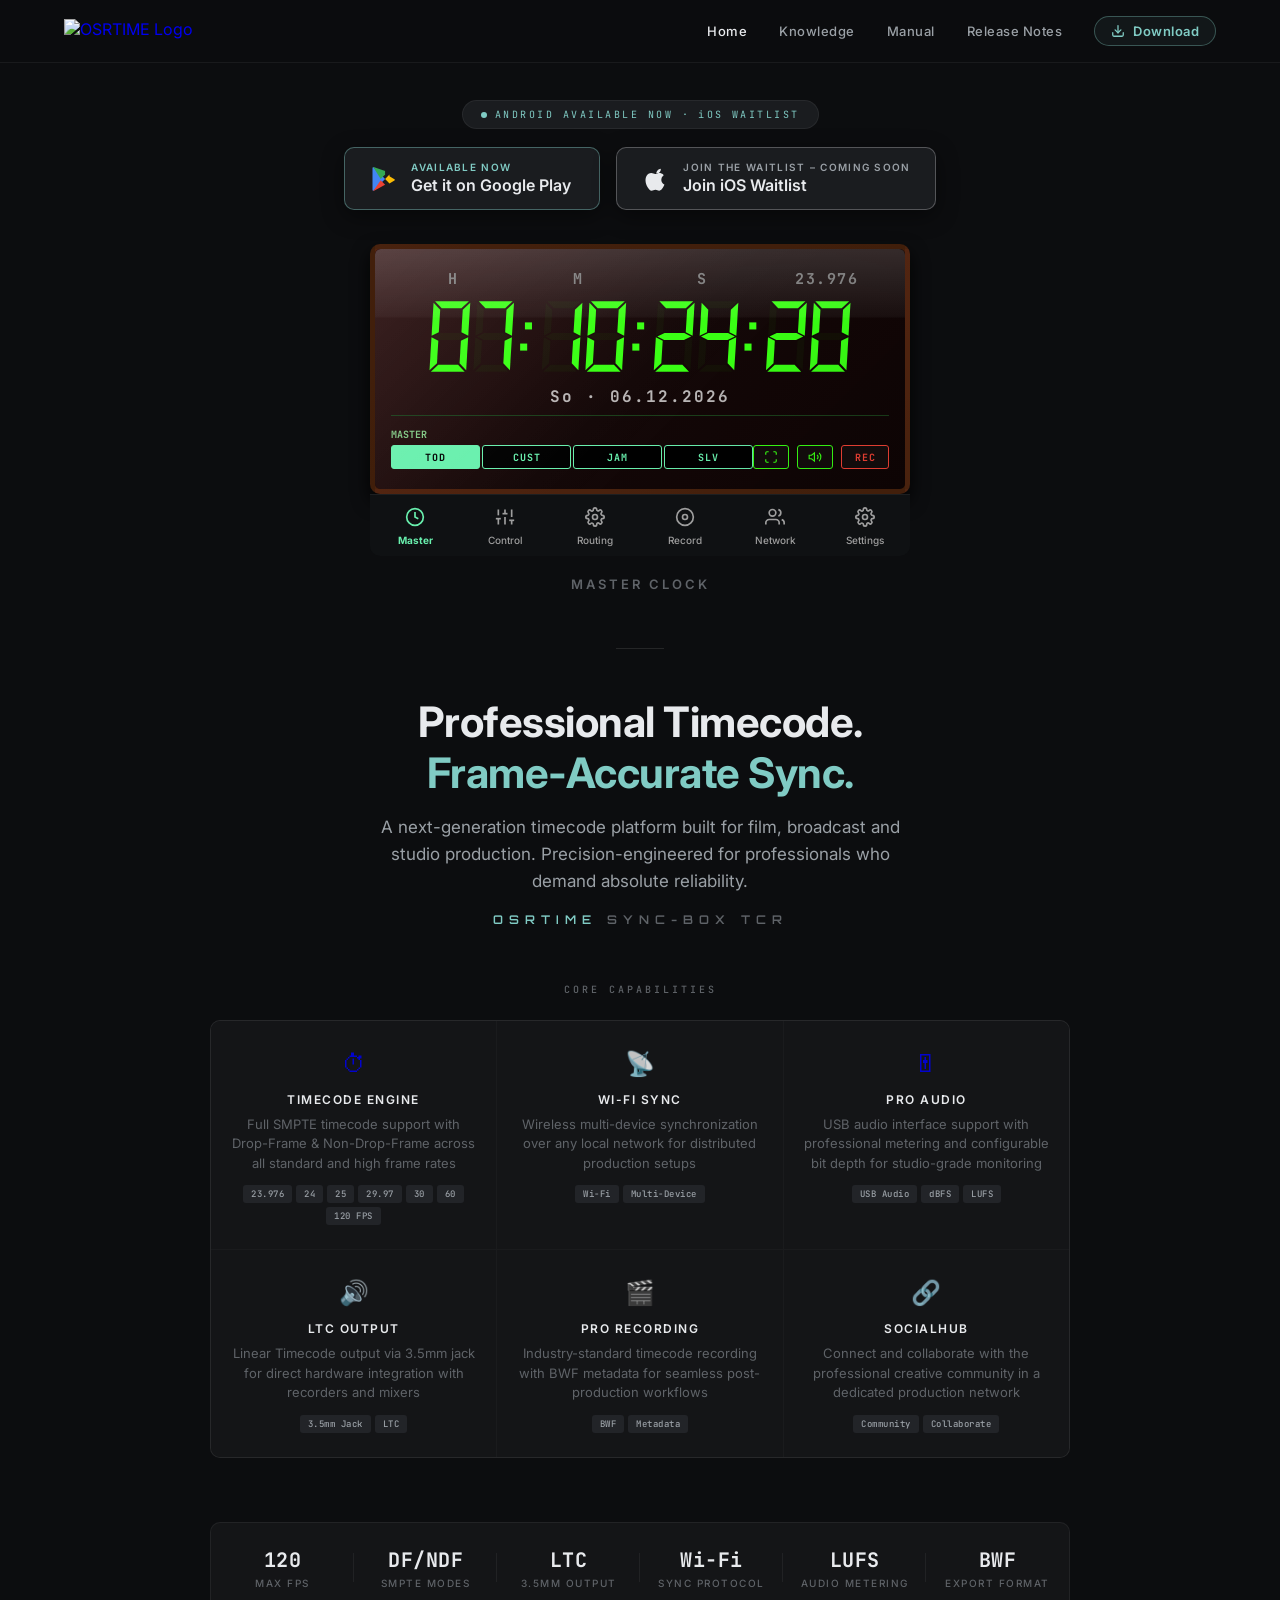
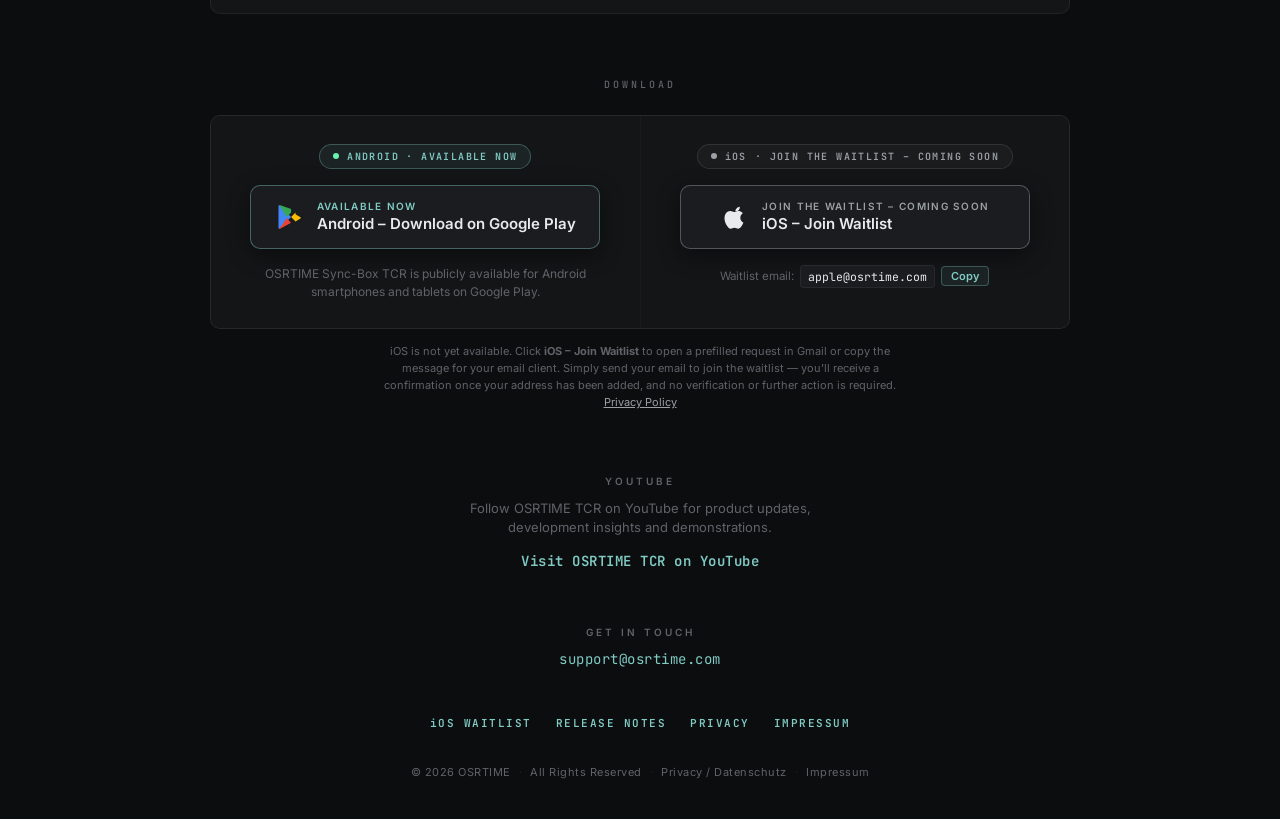
==== commit fcda164f: "fix: remove iOS waitlist verification instructions" ====
--- a/index.html
+++ b/index.html
@@ -795,7 +795,7 @@
             line-height: 1.5;
             user-select: all;
         }
-        .waitlist-modal-verify {
+        .waitlist-modal-notice {
             font-size: 12.5px;
             color: var(--text-secondary);
             background: rgba(128, 203, 196, 0.06);
@@ -1297,7 +1297,7 @@
                 </div>
             </div>
             <div class="cta-subnote" style="text-align: center;">
-                iOS is not yet available. Click <strong>iOS &ndash; Join Waitlist</strong> to open a prefilled request in Gmail or copy the message for your email client. After sending your request, you&rsquo;ll receive a verification email to confirm your place on the waitlist. <a href="privacy/#ios-waitlist">Privacy Policy</a>
+                iOS is not yet available. Click <strong>iOS &ndash; Join Waitlist</strong> to open a prefilled request in Gmail or copy the message for your email client. Simply send your email to join the waitlist &mdash; you&rsquo;ll receive a confirmation once your address has been added, and no verification or further action is required. <a href="privacy/#ios-waitlist">Privacy Policy</a>
             </div>
         </section>
 
@@ -1572,8 +1572,8 @@
 
 Best regards</div>
             </div>
-            <div class="waitlist-modal-verify">
-                After sending your request, you&rsquo;ll receive a verification email. Please follow its instructions to confirm your place on the waitlist.
+            <div class="waitlist-modal-notice">
+                Simply send your email to join the OSRTIME iOS Waitlist. You&rsquo;ll receive a confirmation once your address has been added. No verification or further action is required.
             </div>
             <div class="waitlist-modal-actions">
                 <button type="button" class="waitlist-btn-secondary" id="btn-modal-copy-email" data-copy-text="apple@osrtime.com">Copy Email Address</button>
